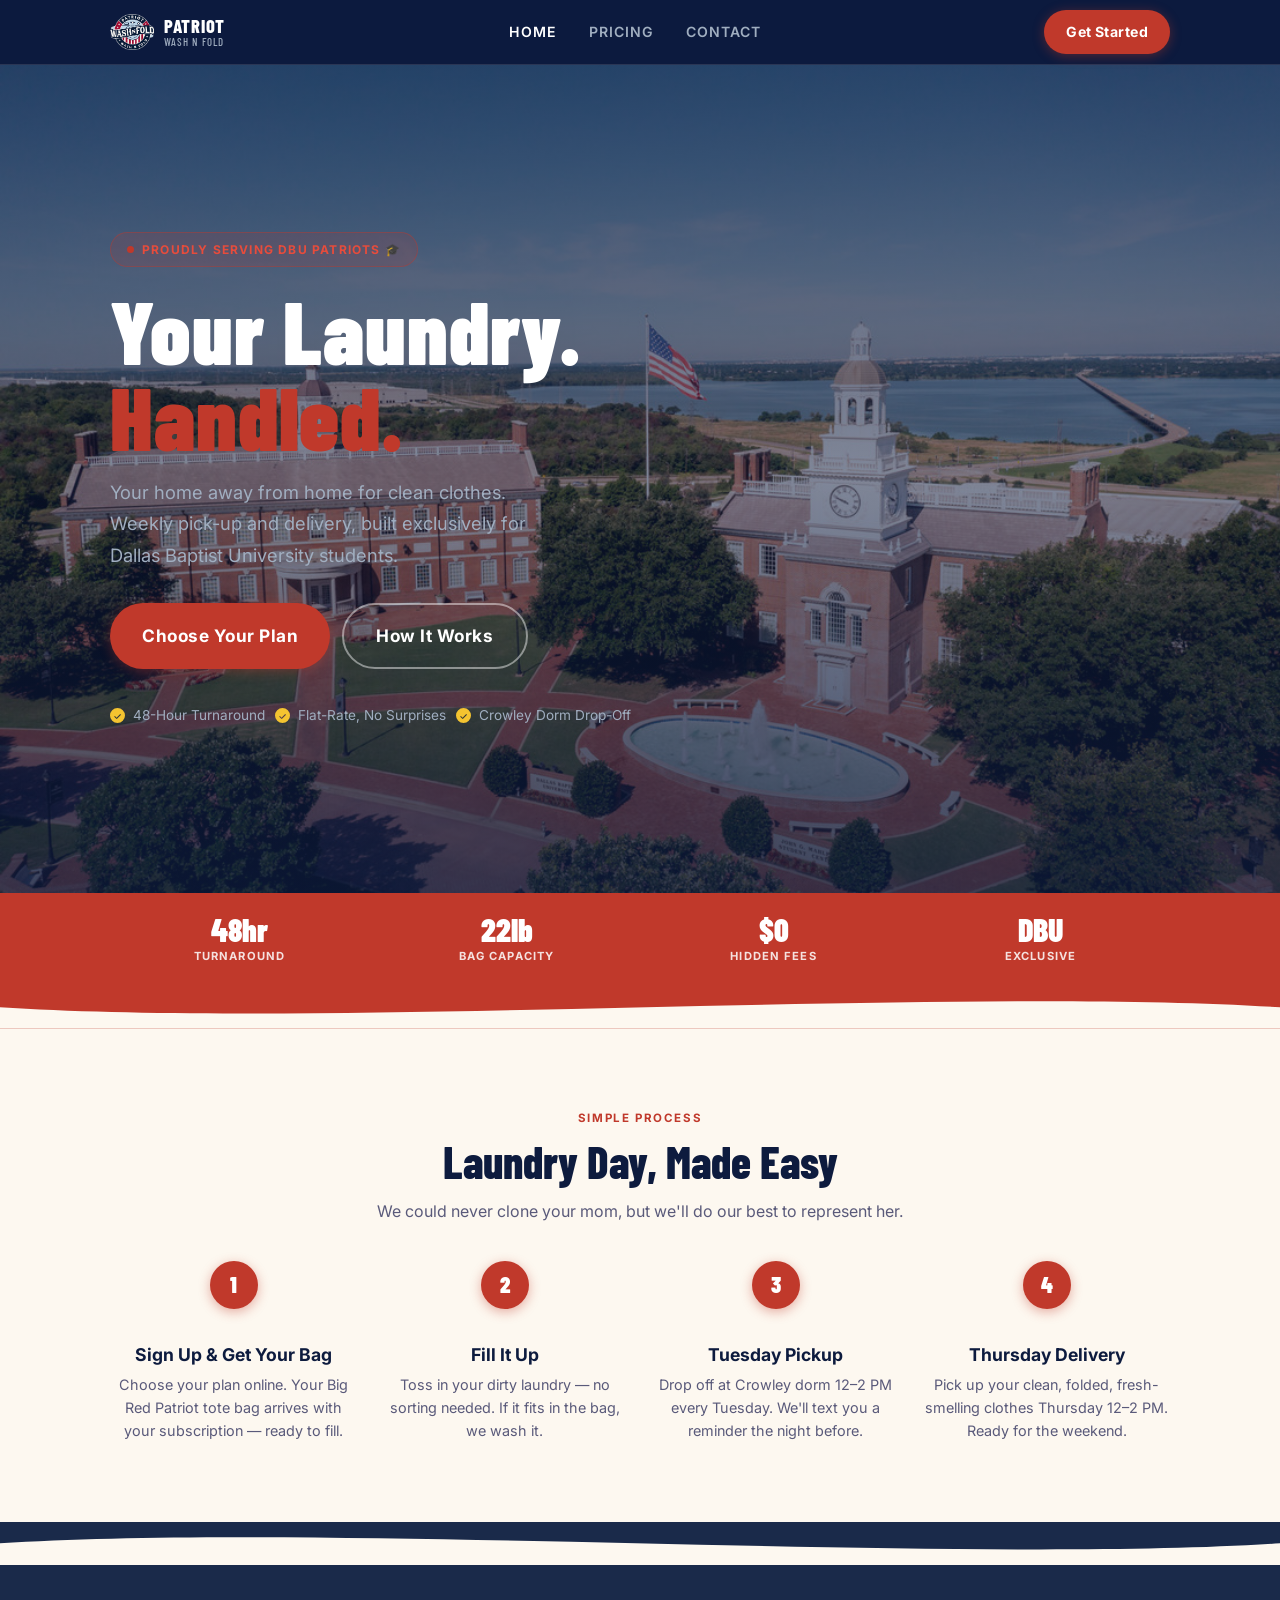
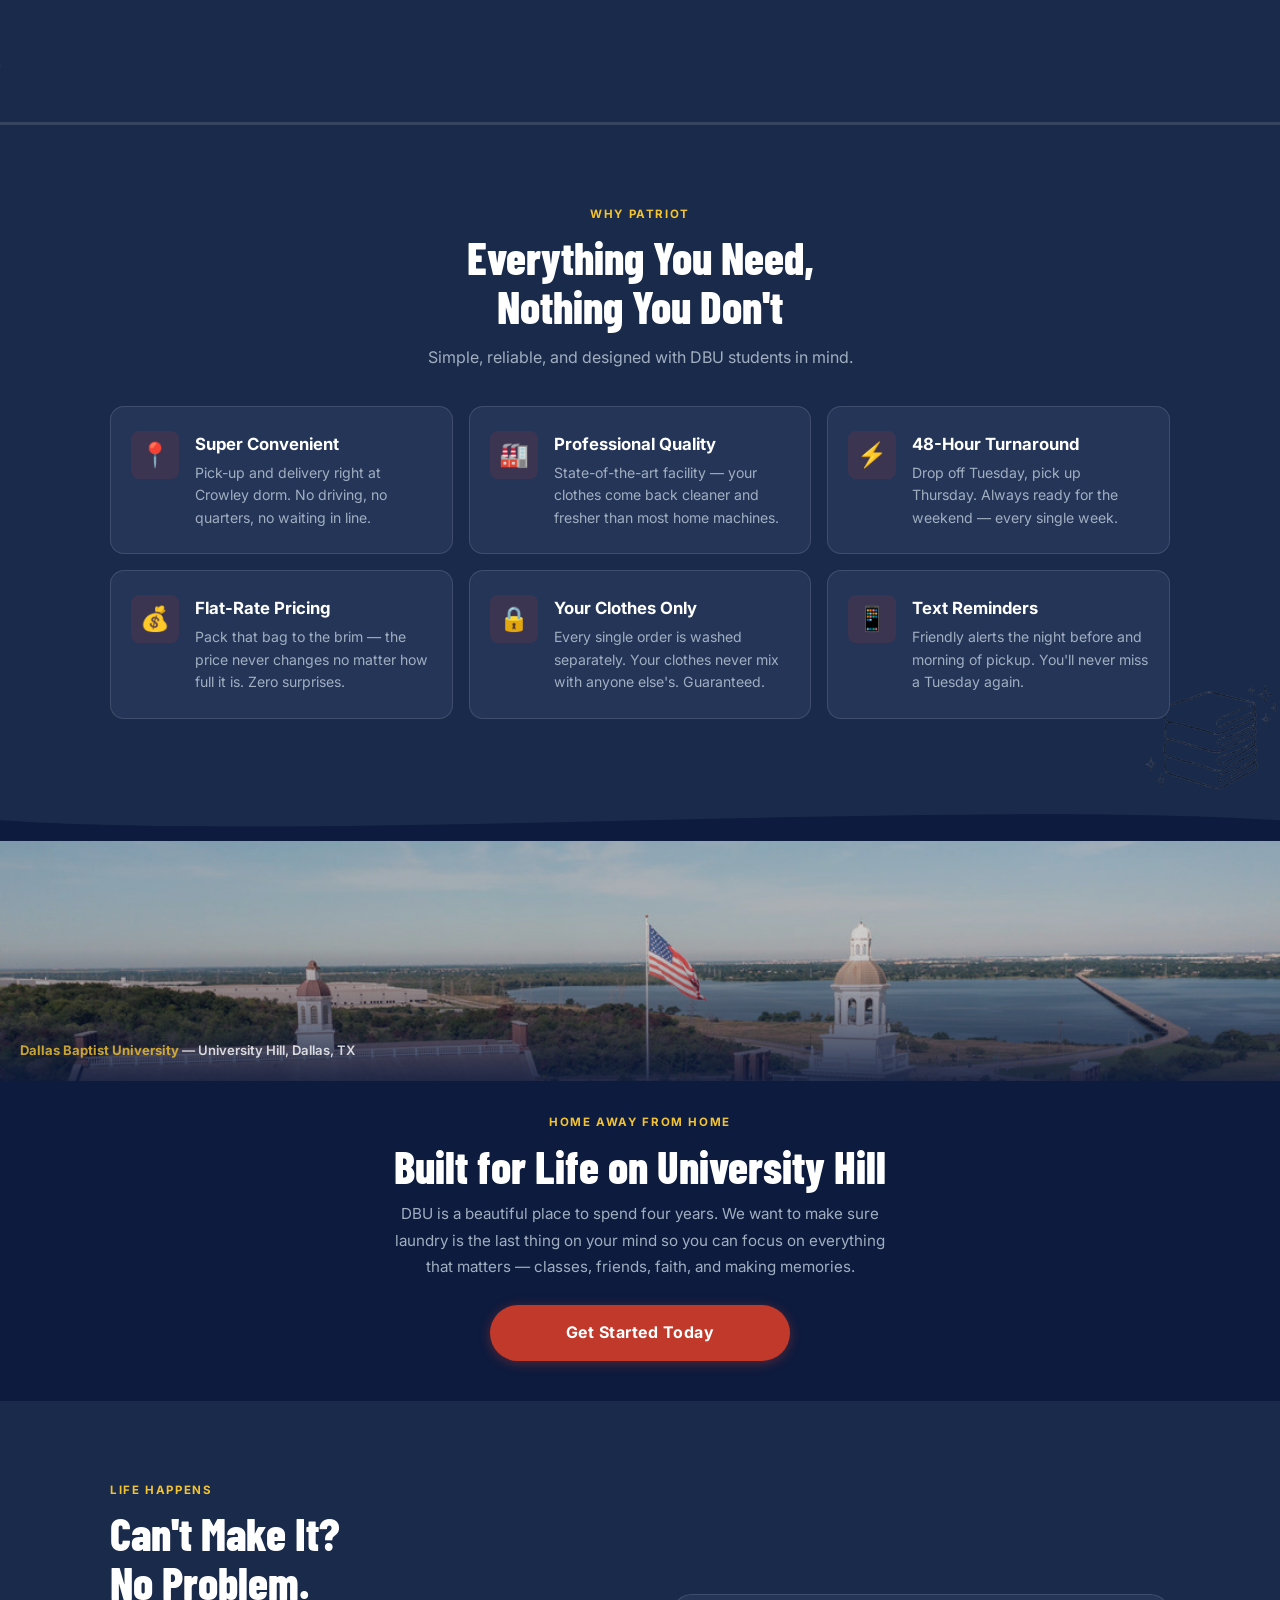
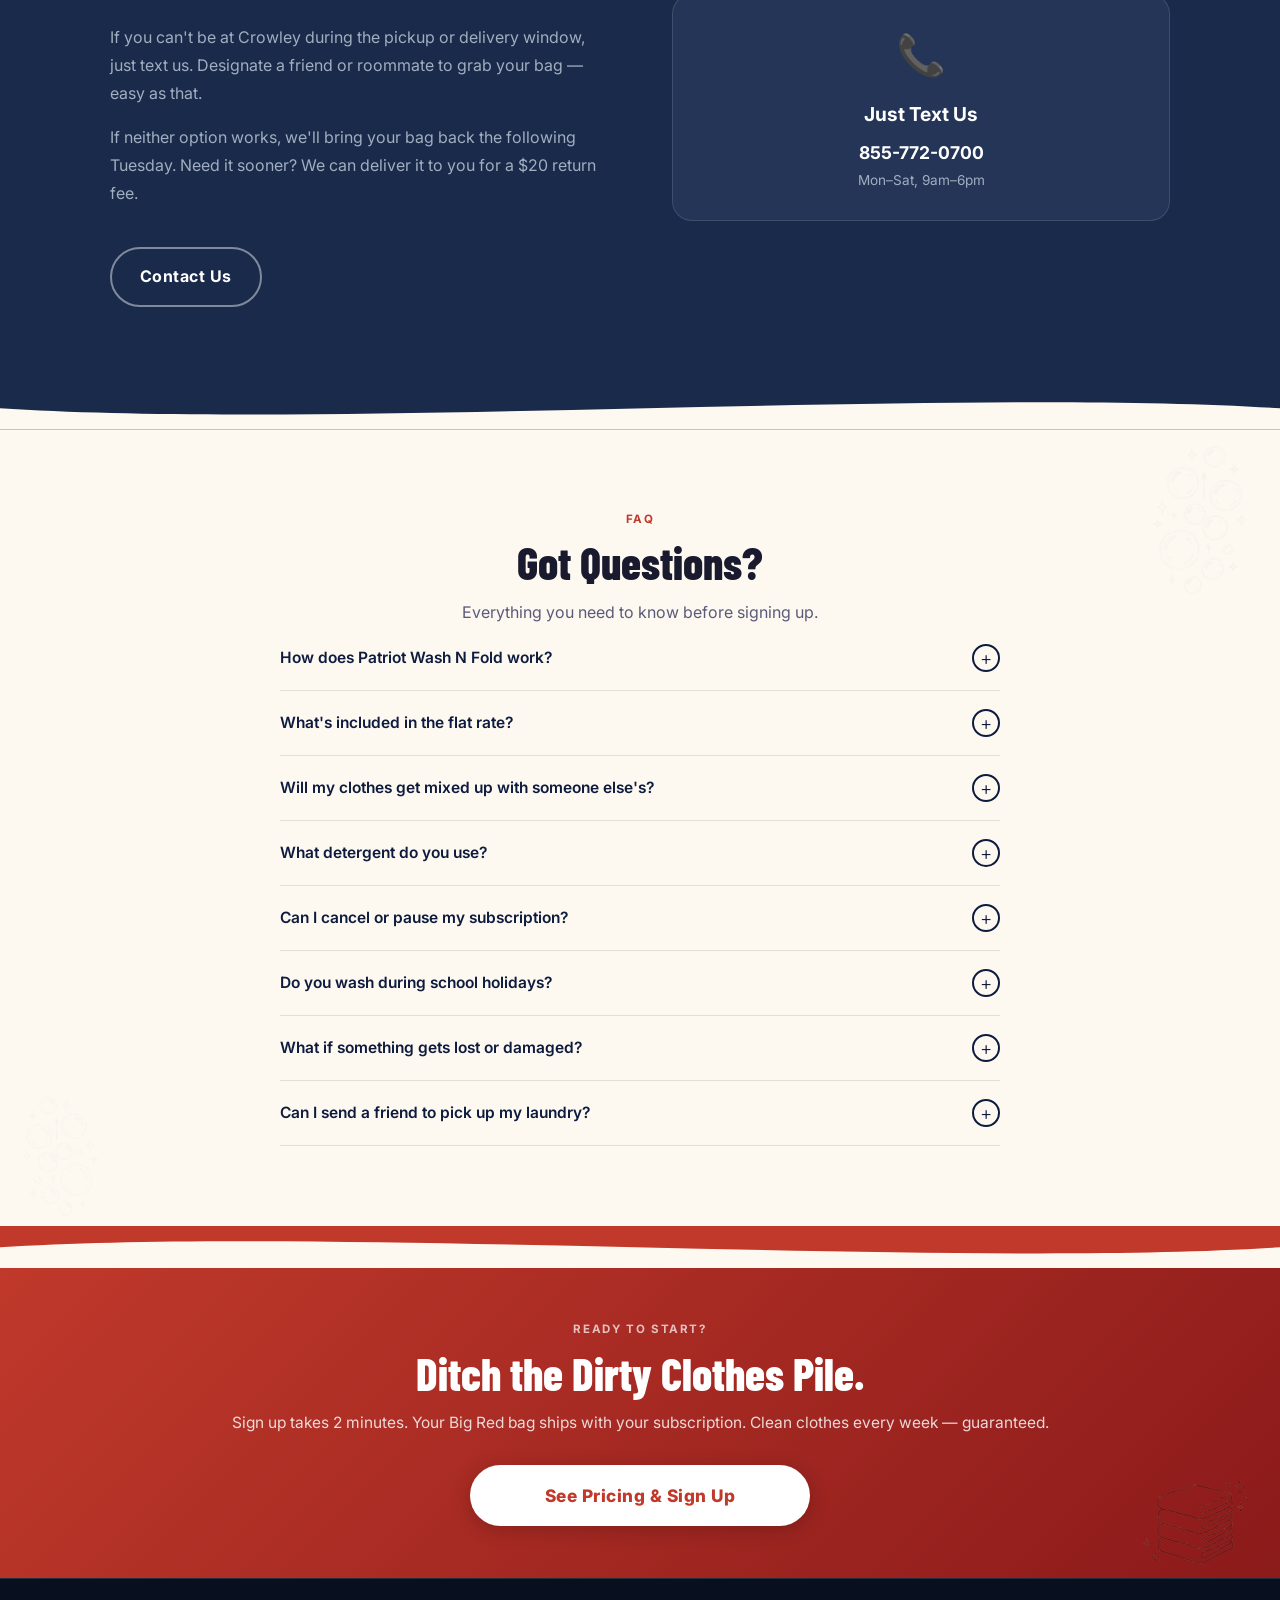
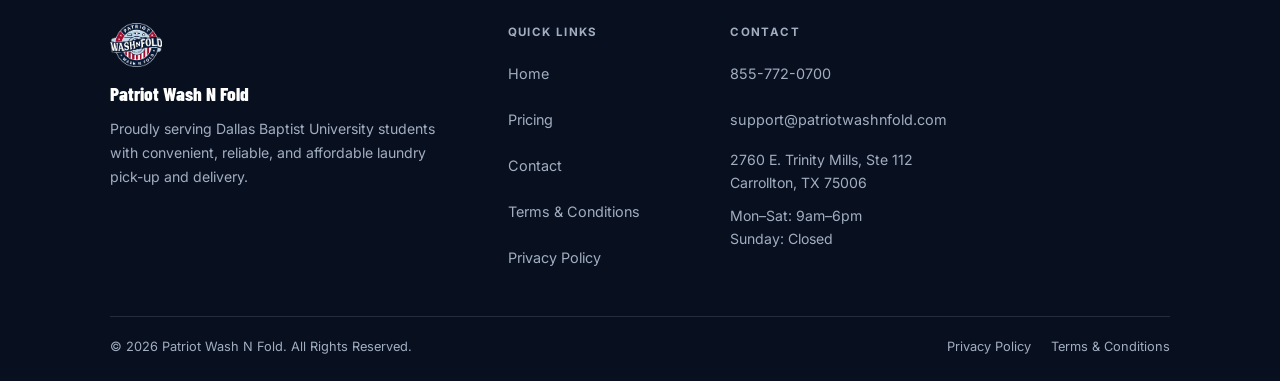
==== index.html @ 6c08ad77 "Animated truck drive-across with bubble trail, chalk on dark sections visible, Maya integration plan" ====
<!DOCTYPE html>
<html lang="en">
<head>
  <meta charset="UTF-8" />
  <meta name="viewport" content="width=device-width, initial-scale=1.0, viewport-fit=cover" />
  <title>Patriot Wash N Fold — Laundry Service for DBU Students</title>
  <meta name="description" content="Patriot Wash N Fold provides weekly pick-up and delivery laundry service for Dallas Baptist University students. Sign up for a semester subscription and never worry about laundry again." />
  <link rel="canonical" href="https://patriotwashnfold.com/" />
  <meta property="og:title" content="Patriot Wash N Fold — DBU Laundry Service" />
  <meta property="og:description" content="Weekly pick-up and delivery laundry service for DBU students. Clean clothes, zero effort." />
  <meta property="og:type" content="website" />

  <link rel="preconnect" href="https://fonts.googleapis.com" />
  <link rel="preconnect" href="https://fonts.gstatic.com" crossorigin />
  <link href="https://fonts.googleapis.com/css2?family=Barlow+Condensed:wght@700;800;900&family=Inter:wght@400;500;600;700&display=swap" rel="stylesheet" />
  <link rel="icon" type="image/webp" href="assets/logo.webp" />
  <link rel="stylesheet" href="css/styles.css" />
  <link rel="stylesheet" href="css/chalk-animations.css" />

  <style>
    :root { --warm-bg: #fdf8f0; }

    /* Hero — campus photo, NO grid */
    .hero {
      background:
        linear-gradient(to bottom,
          rgba(13,27,62,0.70) 0%,
          rgba(13,27,62,0.52) 50%,
          rgba(13,27,62,0.80) 100%),
        url('assets/images/dbu_campus.jpg') center 30% / cover no-repeat;
      min-height: 92vh;
    }
    .hero__grid-overlay { display: none !important; }

    /* Wave dividers */
    .wave { display: block; width: 100%; line-height: 0; overflow: hidden; }
    .wave svg { display: block; width: 100%; }

    /* Warm sections */
    .section--warm {
      background: var(--warm-bg);
      color: #1a1a2e;
      position: relative;
      overflow: hidden;
    }
    .section--warm h2,
    .section--warm h3,
    .section--warm .process-step__title,
    .section--warm .value-card__title { color: var(--color-navy); }
    .section--warm .section-label { color: var(--color-red); }
    .section--warm .section-subtitle,
    .section--warm .process-step__desc,
    .section--warm .value-card__desc { color: #5a5a7a; }
    .section--warm .process-step { border-bottom-color: rgba(0,0,0,0.08); }
    .section--warm .process-step__number { background: var(--color-red); }
    .section--warm .value-card {
      background: #fff;
      border-color: rgba(0,0,0,0.07);
      box-shadow: 0 2px 12px rgba(0,0,0,0.05);
    }
    .section--warm .value-card__icon-wrap { background: rgba(192,57,43,0.07); }

    /* Campus section */
    .campus-section { background: var(--color-navy); padding: 0; overflow: hidden; }
    .campus-img-wrap { position: relative; width: 100%; height: 240px; overflow: hidden; }
    .campus-img-wrap img {
      width: 100%; height: 100%;
      object-fit: cover; object-position: center 30%;
      filter: brightness(0.82);
    }
    .campus-overlay {
      position: absolute; inset: 0;
      background: linear-gradient(to top, rgba(13,27,62,0.88) 0%, transparent 55%);
      display: flex; align-items: flex-end; padding: 20px;
    }
    .campus-caption { color: #fff; font-size: 0.82rem; font-weight: 600; opacity: 0.8; }
    .campus-caption strong { color: var(--color-gold); }
    .campus-body { padding: 32px 0 40px; text-align: center; }
    .campus-body h2 { margin-bottom: 10px; }
    .campus-body p { color: var(--color-text-muted); font-size: 0.95rem; line-height: 1.75; max-width: 520px; margin: 0 auto 24px; }

    /* FAQ */
    .faq-section { background: var(--warm-bg); color: #1a1a2e; position: relative; overflow: hidden; }
    .faq-section .faq-question { color: var(--color-navy); }
    .faq-section .faq-answer__inner { color: #5a5a7a; }
    .faq-section .faq-item { border-bottom-color: rgba(0,0,0,0.1); }
    .faq-section .section-label { color: var(--color-red); }
    .faq-section .container { position: relative; z-index: 1; }

    /* CTA */
    .cta-banner {
      background: linear-gradient(135deg, var(--color-red) 0%, #8b1a1a 100%);
      text-align: center;
      padding: 52px 0;
      position: relative;
      overflow: hidden;
    }
    .cta-banner .container { position: relative; z-index: 1; }
    .cta-banner .section-label { color: rgba(255,255,255,0.7); }
    .cta-banner h2 { margin-bottom: 12px; }
    .cta-banner p { color: rgba(255,255,255,0.82); font-size: 0.97rem; line-height: 1.7; margin-bottom: 28px; }

    /* Bag display in stats bar area — sits right of the bar on desktop */
    .stats-bar { position: relative; overflow: hidden; }
    .stats-chalk-bag {
      display: none; /* hidden on mobile */
      position: absolute;
      right: 12px;
      top: 50%;
      transform: translateY(-50%);
      width: 72px;
      filter: invert(1) brightness(1.3);
      opacity: 0.45;
      pointer-events: none;
    }
  </style>
</head>
<body>

  <!-- NAV -->
  <nav class="nav" role="navigation" aria-label="Main navigation">
    <div class="container">
      <div class="nav__inner">
        <a href="index.html" class="nav__logo" aria-label="Patriot Wash N Fold Home">
          <img src="assets/logo.webp" alt="Patriot Wash N Fold Logo" width="44" height="44" />
          <div class="nav__logo-text">PATRIOT <span>Wash N Fold</span></div>
        </a>
        <div class="nav__links">
          <a href="index.html" class="active">Home</a>
          <a href="pricing.html">Pricing</a>
          <a href="contact.html">Contact</a>
        </div>
        <a href="pricing.html" class="btn btn--primary btn--inline btn--sm nav__cta-desktop">Get Started</a>
        <button class="nav__hamburger" id="nav-hamburger" aria-label="Open menu" aria-expanded="false" aria-controls="nav-mobile">
          <span></span><span></span><span></span>
        </button>
      </div>
      <div class="nav__mobile" id="nav-mobile" role="menu">
        <a href="index.html" role="menuitem" class="active">Home</a>
        <a href="pricing.html" role="menuitem">Pricing</a>
        <a href="contact.html" role="menuitem">Contact</a>
        <a href="pricing.html" class="btn btn--primary" role="menuitem" style="margin: 8px 20px 4px; width: calc(100% - 40px);">Get Started</a>
      </div>
    </div>
  </nav>

  <!-- HERO — clean campus photo, no grid -->
  <section class="hero" aria-label="Hero">
    <div class="container">
      <div class="hero__content">
        <div class="hero__badge">Proudly Serving DBU Patriots 🎓</div>
        <h1 class="hero__title">
          Your Laundry.<br>
          <span class="line-red">Handled.</span>
        </h1>
        <p class="hero__subtitle">
          Your home away from home for clean clothes. Weekly pick-up and delivery, built exclusively for Dallas Baptist University students.
        </p>
        <div class="hero__actions">
          <a href="pricing.html" class="btn btn--primary btn--lg">Choose Your Plan</a>
          <a href="#how-it-works" class="btn btn--outline btn--lg">How It Works</a>
        </div>
        <div class="hero__trust">
          <div class="hero__trust-item">
            <svg width="15" height="15" fill="currentColor" viewBox="0 0 16 16" aria-hidden="true"><path d="M8 0a8 8 0 1 0 0 16A8 8 0 0 0 8 0zm3.5 7.5-4 4a.5.5 0 0 1-.708 0l-2-2a.5.5 0 1 1 .708-.708L7 10.293l3.646-3.647a.5.5 0 0 1 .708.708z"/></svg>
            48-Hour Turnaround
          </div>
          <div class="hero__trust-item">
            <svg width="15" height="15" fill="currentColor" viewBox="0 0 16 16" aria-hidden="true"><path d="M8 0a8 8 0 1 0 0 16A8 8 0 0 0 8 0zm3.5 7.5-4 4a.5.5 0 0 1-.708 0l-2-2a.5.5 0 1 1 .708-.708L7 10.293l3.646-3.647a.5.5 0 0 1 .708.708z"/></svg>
            Flat-Rate, No Surprises
          </div>
          <div class="hero__trust-item">
            <svg width="15" height="15" fill="currentColor" viewBox="0 0 16 16" aria-hidden="true"><path d="M8 0a8 8 0 1 0 0 16A8 8 0 0 0 8 0zm3.5 7.5-4 4a.5.5 0 0 1-.708 0l-2-2a.5.5 0 1 1 .708-.708L7 10.293l3.646-3.647a.5.5 0 0 1 .708.708z"/></svg>
            Crowley Dorm Drop-Off
          </div>
        </div>
      </div>
    </div>
  </section>

  <!-- STATS BAR — chalk bag peeks in on desktop -->
  <div class="stats-bar" aria-label="Key stats">
    <img src="assets/images/chalk_bag.png" alt="" aria-hidden="true" class="stats-chalk-bag" />
    <div class="container">
      <div class="stats-bar__inner">
        <div class="stat-item"><div class="stat-item__number">48hr</div><div class="stat-item__label">Turnaround</div></div>
        <div class="stat-item"><div class="stat-item__number">22lb</div><div class="stat-item__label">Bag Capacity</div></div>
        <div class="stat-item"><div class="stat-item__number">$0</div><div class="stat-item__label">Hidden Fees</div></div>
        <div class="stat-item"><div class="stat-item__number">DBU</div><div class="stat-item__label">Exclusive</div></div>
      </div>
    </div>
  </div>

  <!-- WAVE -->
  <div class="wave" style="background: var(--color-red);" aria-hidden="true">
    <svg viewBox="0 0 1200 40" preserveAspectRatio="none" style="fill: var(--warm-bg);">
      <path d="M0,20 C300,40 900,0 1200,20 L1200,40 L0,40 Z"/>
    </svg>
  </div>

  <!-- HOW IT WORKS — warm cream, no chalk overlays here (they're on dark sections) -->
  <section class="section section--warm" id="how-it-works" aria-labelledby="hiw-title">
    <div class="container">
      <div class="text-center">
        <span class="section-label">Simple Process</span>
        <h2 class="section-title" id="hiw-title">Laundry Day, Made Easy</h2>
        <p class="section-subtitle">We could never clone your mom, but we'll do our best to represent her.</p>
      </div>

      <div class="process-grid" role="list">
        <div class="process-step fade-in" role="listitem">
          <div class="process-step__number" aria-hidden="true">1</div>
          <div class="process-step__body">
            <div class="process-step__title">Sign Up &amp; Get Your Bag</div>
            <p class="process-step__desc">Choose your plan online. Your Big Red Patriot tote bag arrives with your subscription — ready to fill.</p>
          </div>
        </div>
        <div class="process-step fade-in" role="listitem">
          <div class="process-step__number" aria-hidden="true">2</div>
          <div class="process-step__body">
            <div class="process-step__title">Fill It Up</div>
            <p class="process-step__desc">Toss in your dirty laundry — no sorting needed. If it fits in the bag, we wash it.</p>
          </div>
        </div>
        <div class="process-step fade-in" role="listitem">
          <div class="process-step__number" aria-hidden="true">3</div>
          <div class="process-step__body">
            <div class="process-step__title">Tuesday Pickup</div>
            <p class="process-step__desc">Drop off at Crowley dorm 12–2 PM every Tuesday. We'll text you a reminder the night before.</p>
          </div>
        </div>
        <div class="process-step fade-in" role="listitem">
          <div class="process-step__number" aria-hidden="true">4</div>
          <div class="process-step__body">
            <div class="process-step__title">Thursday Delivery</div>
            <p class="process-step__desc">Pick up your clean, folded, fresh-smelling clothes Thursday 12–2 PM. Ready for the weekend.</p>
          </div>
        </div>
      </div>
    </div>
  </section>

  <!-- WAVE -->
  <div class="wave" style="background: var(--warm-bg);" aria-hidden="true">
    <svg viewBox="0 0 1200 40" preserveAspectRatio="none" style="fill: var(--color-navy-mid);">
      <path d="M0,20 C300,0 900,40 1200,20 L1200,0 L0,0 Z"/>
    </svg>
  </div>

  <!-- ★ TRUCK DRIVE-ACROSS SECTION ★
       The truck animates across the screen when this section scrolls into view.
       Soap bubbles spawn from the exhaust as it drives. -->
  <div class="truck-drive-section" id="truck-drive-section" aria-hidden="true">
    <div class="truck-road"></div>
    <div class="bubble-trail" id="bubble-trail"></div>
    <img
      src="assets/images/chalk_truck.png"
      alt=""
      id="truck-animated"
      class="truck-animated"
    />
  </div>

  <!-- WHY PATRIOT — dark section, chalk laundry visible in corner -->
  <section class="section section--light" aria-labelledby="why-title" style="position: relative; overflow: hidden;">

    <!-- Chalk laundry stack — bottom right, visible white on dark -->
    <img src="assets/images/chalk_laundry.png"
         alt="" aria-hidden="true"
         style="position:absolute; bottom:-20px; right:-10px; width:160px; filter:invert(1) brightness(1.3); opacity:0.40; pointer-events:none; user-select:none; z-index:0;" />

    <div class="container" style="position:relative; z-index:1;">
      <div class="text-center">
        <span class="section-label" style="color: var(--color-gold);">Why Patriot</span>
        <h2 class="section-title" id="why-title">Everything You Need,<br>Nothing You Don't</h2>
        <p class="section-subtitle">Simple, reliable, and designed with DBU students in mind.</p>
      </div>

      <div class="value-grid" role="list">
        <div class="value-card fade-in" role="listitem">
          <div class="value-card__icon-wrap" aria-hidden="true">📍</div>
          <div class="value-card__body">
            <div class="value-card__title">Super Convenient</div>
            <p class="value-card__desc">Pick-up and delivery right at Crowley dorm. No driving, no quarters, no waiting in line.</p>
          </div>
        </div>
        <div class="value-card fade-in" role="listitem">
          <div class="value-card__icon-wrap" aria-hidden="true">🏭</div>
          <div class="value-card__body">
            <div class="value-card__title">Professional Quality</div>
            <p class="value-card__desc">State-of-the-art facility — your clothes come back cleaner and fresher than most home machines.</p>
          </div>
        </div>
        <div class="value-card fade-in" role="listitem">
          <div class="value-card__icon-wrap" aria-hidden="true">⚡</div>
          <div class="value-card__body">
            <div class="value-card__title">48-Hour Turnaround</div>
            <p class="value-card__desc">Drop off Tuesday, pick up Thursday. Always ready for the weekend — every single week.</p>
          </div>
        </div>
        <div class="value-card fade-in" role="listitem">
          <div class="value-card__icon-wrap" aria-hidden="true">💰</div>
          <div class="value-card__body">
            <div class="value-card__title">Flat-Rate Pricing</div>
            <p class="value-card__desc">Pack that bag to the brim — the price never changes no matter how full it is. Zero surprises.</p>
          </div>
        </div>
        <div class="value-card fade-in" role="listitem">
          <div class="value-card__icon-wrap" aria-hidden="true">🔒</div>
          <div class="value-card__body">
            <div class="value-card__title">Your Clothes Only</div>
            <p class="value-card__desc">Every single order is washed separately. Your clothes never mix with anyone else's. Guaranteed.</p>
          </div>
        </div>
        <div class="value-card fade-in" role="listitem">
          <div class="value-card__icon-wrap" aria-hidden="true">📱</div>
          <div class="value-card__body">
            <div class="value-card__title">Text Reminders</div>
            <p class="value-card__desc">Friendly alerts the night before and morning of pickup. You'll never miss a Tuesday again.</p>
          </div>
        </div>
      </div>
    </div>
  </section>

  <!-- WAVE -->
  <div class="wave" style="background: var(--color-navy-mid);" aria-hidden="true">
    <svg viewBox="0 0 1200 40" preserveAspectRatio="none" style="fill: var(--color-navy);">
      <path d="M0,20 C300,40 900,0 1200,20 L1200,40 L0,40 Z"/>
    </svg>
  </div>

  <!-- CAMPUS SECTION -->
  <section class="campus-section" aria-label="About DBU campus">
    <div class="campus-img-wrap">
      <img src="assets/images/dbu_campus.jpg" alt="Dallas Baptist University campus aerial view" />
      <div class="campus-overlay">
        <div class="campus-caption"><strong>Dallas Baptist University</strong> — University Hill, Dallas, TX</div>
      </div>
    </div>
    <div class="container campus-body">
      <span class="section-label" style="color: var(--color-gold);">Home Away From Home</span>
      <h2>Built for Life on University Hill</h2>
      <p>DBU is a beautiful place to spend four years. We want to make sure laundry is the last thing on your mind so you can focus on everything that matters — classes, friends, faith, and making memories.</p>
      <a href="pricing.html" class="btn btn--primary" style="max-width: 300px; margin: 0 auto;">Get Started Today</a>
    </div>
  </section>

  <!-- MISSED PICKUP -->
  <section class="section section--light" aria-labelledby="missed-title">
    <div class="container">
      <div class="missed-grid">
        <div class="fade-in">
          <span class="section-label" style="color: var(--color-gold);">Life Happens</span>
          <h2 id="missed-title">Can't Make It?<br>No Problem.</h2>
          <p class="mt-16" style="color: var(--color-text-muted); line-height: 1.75;">
            If you can't be at Crowley during the pickup or delivery window, just text us. Designate a friend or roommate to grab your bag — easy as that.
          </p>
          <p class="mt-16" style="color: var(--color-text-muted); line-height: 1.75;">
            If neither option works, we'll bring your bag back the following Tuesday. Need it sooner? We can deliver it to you for a $20 return fee.
          </p>
          <a href="contact.html" class="btn btn--outline mt-24" style="width: auto; display: inline-flex;">Contact Us</a>
        </div>
        <div class="info-card fade-in">
          <div class="info-card__icon">📞</div>
          <div class="info-card__title">Just Text Us</div>
          <p class="info-card__desc">
            <a href="tel:8557720700" style="color: var(--color-white); font-weight: 700; font-size: 1.1rem;">855-772-0700</a><br>
            <span style="font-size: 0.85rem;">Mon–Sat, 9am–6pm</span>
          </p>
        </div>
      </div>
    </div>
  </section>

  <!-- WAVE -->
  <div class="wave" style="background: var(--color-navy-mid);" aria-hidden="true">
    <svg viewBox="0 0 1200 40" preserveAspectRatio="none" style="fill: var(--warm-bg);">
      <path d="M0,20 C300,40 900,0 1200,20 L1200,40 L0,40 Z"/>
    </svg>
  </div>

  <!-- FAQ — bubbles as corner texture on warm bg -->
  <section class="section faq-section" aria-labelledby="faq-title">
    <img src="assets/images/chalk_bubbles.png" alt="" aria-hidden="true" class="faq-bubble-tr" />
    <img src="assets/images/chalk_bubbles.png" alt="" aria-hidden="true" class="faq-bubble-bl" />

    <div class="container">
      <div class="text-center">
        <span class="section-label">FAQ</span>
        <h2 class="section-title" id="faq-title">Got Questions?</h2>
        <p class="section-subtitle" style="color: #5a5a7a;">Everything you need to know before signing up.</p>
      </div>

      <div class="faq-list" role="list" style="max-width: 720px; margin: 0 auto;">
        <div class="faq-item" role="listitem">
          <button class="faq-question" aria-expanded="false">How does Patriot Wash N Fold work? <span class="faq-icon" aria-hidden="true">+</span></button>
          <div class="faq-answer"><div class="faq-answer__inner">Sign up online, fill your Big Red Patriot bag with dirty laundry, and drop it off at Crowley dorm on Tuesday between 12–2 PM. We collect it, wash, dry, and fold everything, then return it Thursday between 12–2 PM. No sorting, no quarters, no stress.</div></div>
        </div>
        <div class="faq-item" role="listitem">
          <button class="faq-question" aria-expanded="false">What's included in the flat rate? <span class="faq-icon" aria-hidden="true">+</span></button>
          <div class="faq-answer"><div class="faq-answer__inner">Everything that fits in your 22 lb bag — shirts, pants, yoga pants, undergarments, towels, sheets, and more. One flat price, no matter how full the bag is. No hidden fees, no overages. Sales tax is calculated at checkout.</div></div>
        </div>
        <div class="faq-item" role="listitem">
          <button class="faq-question" aria-expanded="false">Will my clothes get mixed up with someone else's? <span class="faq-icon" aria-hidden="true">+</span></button>
          <div class="faq-answer"><div class="faq-answer__inner">Never. Each order is washed completely separately. Your clothes stay together and are returned exclusively to you. Your bag has a unique ID — no labeling required.</div></div>
        </div>
        <div class="faq-item" role="listitem">
          <button class="faq-question" aria-expanded="false">What detergent do you use? <span class="faq-icon" aria-hidden="true">+</span></button>
          <div class="faq-answer"><div class="faq-answer__inner">We use high-quality scented or hypoallergenic detergents gentle on clothes and skin. If you have preferences or sensitivities, let us know when you sign up and we'll accommodate.</div></div>
        </div>
        <div class="faq-item" role="listitem">
          <button class="faq-question" aria-expanded="false">Can I cancel or pause my subscription? <span class="faq-icon" aria-hidden="true">+</span></button>
          <div class="faq-answer"><div class="faq-answer__inner">Yes! You can cancel or pause your service by contacting us with at least 24-hour notice before your next scheduled pickup. Cancellations are refunded for unused service beyond the current week.</div></div>
        </div>
        <div class="faq-item" role="listitem">
          <button class="faq-question" aria-expanded="false">Do you wash during school holidays? <span class="faq-icon" aria-hidden="true">+</span></button>
          <div class="faq-answer"><div class="faq-answer__inner">No — we only operate during active school weeks when students are on campus. Holiday breaks don't count against your washes, so your 16 or 8 washes cover the weeks you're actually at school.</div></div>
        </div>
        <div class="faq-item" role="listitem">
          <button class="faq-question" aria-expanded="false">What if something gets lost or damaged? <span class="faq-icon" aria-hidden="true">+</span></button>
          <div class="faq-answer"><div class="faq-answer__inner">While rare, you're covered up to $50 per item and $200 per bag for loss or damage caused by our negligence. Notify us within 48 hours of receiving your laundry and we'll make it right.</div></div>
        </div>
        <div class="faq-item" role="listitem">
          <button class="faq-question" aria-expanded="false">Can I send a friend to pick up my laundry? <span class="faq-icon" aria-hidden="true">+</span></button>
          <div class="faq-answer"><div class="faq-answer__inner">Absolutely! If you can't make it to the pickup or delivery window, just text us and designate a friend or roommate to grab your bag. Easy peasy.</div></div>
        </div>
      </div>
    </div>
  </section>

  <!-- WAVE -->
  <div class="wave" style="background: var(--warm-bg);" aria-hidden="true">
    <svg viewBox="0 0 1200 40" preserveAspectRatio="none" style="fill: var(--color-red);">
      <path d="M0,20 C300,0 900,40 1200,20 L1200,0 L0,0 Z"/>
    </svg>
  </div>

  <!-- CTA BANNER — laundry stack visible in corner -->
  <section class="cta-banner" aria-labelledby="cta-title">
    <img src="assets/images/chalk_laundry.png" alt="" aria-hidden="true"
         class="cta-laundry-accent" />
    <div class="container">
      <span class="section-label">Ready to Start?</span>
      <h2 id="cta-title">Ditch the Dirty Clothes Pile.</h2>
      <p>Sign up takes 2 minutes. Your Big Red bag ships with your subscription. Clean clothes every week — guaranteed.</p>
      <a href="pricing.html" class="btn btn--lg" style="background: #fff; color: var(--color-red); font-weight: 800; max-width: 340px; margin: 0 auto; box-shadow: 0 4px 20px rgba(0,0,0,0.2);">See Pricing &amp; Sign Up</a>
    </div>
  </section>

  <!-- FOOTER -->
  <footer class="footer" role="contentinfo">
    <div class="container">
      <div class="footer__inner">
        <div class="footer__brand">
          <img src="assets/logo.webp" alt="Patriot Wash N Fold Logo" width="52" height="52" />
          <div class="footer__brand-name">Patriot Wash N Fold</div>
          <p class="footer__brand-desc">Proudly serving Dallas Baptist University students with convenient, reliable, and affordable laundry pick-up and delivery.</p>
        </div>
        <div class="footer__cols">
          <div>
            <div class="footer__col-title">Quick Links</div>
            <div class="footer__links">
              <a href="index.html">Home</a>
              <a href="pricing.html">Pricing</a>
              <a href="contact.html">Contact</a>
              <a href="terms.html">Terms &amp; Conditions</a>
              <a href="privacy.html">Privacy Policy</a>
            </div>
          </div>
          <div>
            <div class="footer__col-title">Contact</div>
            <div class="footer__links">
              <a href="tel:8557720700">855-772-0700</a>
              <a href="mailto:support@patriotwashnfold.com">support@patriotwashnfold.com</a>
              <span>2760 E. Trinity Mills, Ste 112<br>Carrollton, TX 75006</span>
              <span>Mon–Sat: 9am–6pm<br>Sunday: Closed</span>
            </div>
          </div>
        </div>
      </div>
      <div class="footer__bottom">
        <span>© 2026 Patriot Wash N Fold. All Rights Reserved.</span>
        <div class="footer__bottom-links">
          <a href="privacy.html">Privacy Policy</a>
          <a href="terms.html">Terms &amp; Conditions</a>
        </div>
      </div>
    </div>
  </footer>

  <script src="js/main.js"></script>
  <script src="js/truck-animation.js"></script>
</body>
</html>
---- css/styles.css ----
/* ============================================================
   PATRIOT WASH N FOLD — Mobile-First Stylesheet
   Base styles = phone (390px). Scale up via min-width breakpoints.
   Edit :root variables to retheme the entire site.
   ============================================================ */

/* --- Design Tokens --- */
:root {
  --color-navy:        #0d1b3e;
  --color-navy-mid:    #1a2a4a;
  --color-navy-light:  #243558;
  --color-red:         #c0392b;
  --color-red-hover:   #a93226;
  --color-gold:        #f4c430;
  --color-white:       #ffffff;
  --color-off-white:   #f5f7fa;
  --color-text-muted:  #a0aec0;
  --color-border:      rgba(255,255,255,0.12);

  --font-heading: 'Barlow Condensed', 'Arial Narrow', Arial, sans-serif;
  --font-body:    'Inter', 'Segoe UI', Arial, sans-serif;

  --radius-sm:   8px;
  --radius-md:   14px;
  --radius-lg:   20px;
  --radius-pill: 50px;

  --shadow-card: 0 4px 24px rgba(0,0,0,0.4);
  --shadow-btn:  0 2px 12px rgba(192,57,43,0.4);

  --transition: 0.2s ease;

  /* Touch-safe minimum tap target */
  --tap-min: 48px;
}

/* --- Reset --- */
*, *::before, *::after { box-sizing: border-box; margin: 0; padding: 0; }
html { scroll-behavior: smooth; -webkit-text-size-adjust: 100%; }
body {
  font-family: var(--font-body);
  background: var(--color-navy);
  color: var(--color-white);
  line-height: 1.6;
  -webkit-font-smoothing: antialiased;
  overflow-x: hidden;
}
img { max-width: 100%; height: auto; display: block; }
a { color: inherit; text-decoration: none; }
ul { list-style: none; }
button { font-family: var(--font-body); cursor: pointer; }

/* --- Typography (mobile base) --- */
h1 { font-family: var(--font-heading); font-size: 2.6rem; font-weight: 900; line-height: 1.05; letter-spacing: 0.01em; }
h2 { font-family: var(--font-heading); font-size: 2rem;   font-weight: 800; line-height: 1.1; }
h3 { font-family: var(--font-heading); font-size: 1.5rem; font-weight: 700; line-height: 1.15; }
h4 { font-family: var(--font-heading); font-size: 1.2rem; font-weight: 700; }
p  { margin-bottom: 1rem; }
p:last-child { margin-bottom: 0; }

.text-gold   { color: var(--color-gold); }
.text-red    { color: var(--color-red); }
.text-muted  { color: var(--color-text-muted); }
.text-center { text-align: center; }

/* --- Layout --- */
.container {
  width: 100%;
  padding: 0 20px;   /* 20px side padding on phone */
  margin: 0 auto;
  max-width: 1140px;
}

.section { padding: 52px 0; }
.section--light { background: var(--color-navy-mid); }
.section--white { background: var(--color-off-white); color: var(--color-navy); }
.section--white h2,
.section--white h3 { color: var(--color-navy); }
.section--white .text-muted { color: #5a6a7a; }

.section-label {
  display: block;
  font-size: 0.72rem;
  font-weight: 700;
  text-transform: uppercase;
  letter-spacing: 0.14em;
  color: var(--color-gold);
  margin-bottom: 10px;
}

.section-title { margin-bottom: 12px; }

.section-subtitle {
  font-size: 1rem;
  color: var(--color-text-muted);
  margin-bottom: 36px;
  line-height: 1.65;
}

/* --- Buttons (mobile: full-width by default, large tap targets) --- */
.btn {
  display: flex;
  align-items: center;
  justify-content: center;
  gap: 8px;
  width: 100%;
  min-height: var(--tap-min);
  padding: 15px 28px;
  border-radius: var(--radius-pill);
  font-family: var(--font-body);
  font-size: 1rem;
  font-weight: 700;
  letter-spacing: 0.03em;
  border: none;
  transition: background var(--transition), transform var(--transition), box-shadow var(--transition);
  text-decoration: none;
  white-space: nowrap;
  -webkit-tap-highlight-color: transparent;
  touch-action: manipulation;
}

.btn--primary {
  background: var(--color-red);
  color: var(--color-white);
  box-shadow: var(--shadow-btn);
}
.btn--primary:active { background: var(--color-red-hover); transform: scale(0.98); }

.btn--outline {
  background: transparent;
  color: var(--color-white);
  border: 2px solid rgba(255,255,255,0.45);
}
.btn--outline:active { background: rgba(255,255,255,0.08); }

.btn--gold {
  background: var(--color-gold);
  color: var(--color-navy);
  box-shadow: 0 2px 12px rgba(244,196,48,0.3);
}
.btn--gold:active { background: #e0b020; transform: scale(0.98); }

.btn--ghost {
  background: none;
  border: none;
  color: var(--color-text-muted);
  font-size: 0.9rem;
  font-weight: 600;
  min-height: var(--tap-min);
  padding: 12px 20px;
}

/* Inline (auto-width) — for desktop nav etc */
.btn--inline { width: auto; display: inline-flex; }
.btn--sm { padding: 11px 22px; font-size: 0.88rem; min-height: 42px; }
.btn--lg { padding: 17px 32px; font-size: 1.08rem; }

/* --- Navigation --- */
.nav {
  position: sticky;
  top: 0;
  z-index: 1000;
  background: rgba(13,27,62,0.97);
  backdrop-filter: blur(14px);
  -webkit-backdrop-filter: blur(14px);
  border-bottom: 1px solid var(--color-border);
}

.nav__inner {
  display: flex;
  align-items: center;
  justify-content: space-between;
  height: 64px;
}

.nav__logo {
  display: flex;
  align-items: center;
  gap: 10px;
  flex-shrink: 0;
  min-height: var(--tap-min);
}

.nav__logo img { width: 44px; height: 44px; object-fit: contain; }

.nav__logo-text {
  font-family: var(--font-heading);
  font-size: 1.15rem;
  font-weight: 800;
  letter-spacing: 0.04em;
  line-height: 1.1;
}
.nav__logo-text span {
  display: block;
  font-size: 0.68rem;
  font-weight: 500;
  letter-spacing: 0.1em;
  color: var(--color-text-muted);
  text-transform: uppercase;
}

/* Desktop nav links — hidden on mobile */
.nav__links { display: none; }
.nav__cta-desktop { display: none; }

/* Hamburger — visible on mobile */
.nav__hamburger {
  display: flex;
  flex-direction: column;
  gap: 5px;
  background: none;
  border: none;
  padding: 10px;
  min-width: var(--tap-min);
  min-height: var(--tap-min);
  align-items: center;
  justify-content: center;
  -webkit-tap-highlight-color: transparent;
}
.nav__hamburger span {
  display: block;
  width: 22px;
  height: 2px;
  background: var(--color-white);
  border-radius: 2px;
  transition: var(--transition);
}
.nav__hamburger.open span:nth-child(1) { transform: translateY(7px) rotate(45deg); }
.nav__hamburger.open span:nth-child(2) { opacity: 0; }
.nav__hamburger.open span:nth-child(3) { transform: translateY(-7px) rotate(-45deg); }

/* Mobile drawer */
.nav__mobile {
  display: none;
  flex-direction: column;
  border-top: 1px solid var(--color-border);
  padding: 12px 0 20px;
  background: rgba(13,27,62,0.99);
}
.nav__mobile.open { display: flex; }
.nav__mobile a {
  padding: 14px 20px;
  font-size: 1rem;
  font-weight: 600;
  letter-spacing: 0.05em;
  text-transform: uppercase;
  color: var(--color-text-muted);
  min-height: var(--tap-min);
  display: flex;
  align-items: center;
  -webkit-tap-highlight-color: transparent;
}
.nav__mobile a:active,
.nav__mobile a.active { color: var(--color-white); }
.nav__mobile .btn {
  margin: 8px 20px 0;
  width: calc(100% - 40px);
}

/* --- Hero (mobile) --- */
.hero {
  position: relative;
  min-height: 88vh;
  display: flex;
  align-items: flex-end;
  padding-bottom: 48px;
  overflow: hidden;
  background: linear-gradient(160deg, #0a1628 0%, #0d1b3e 55%, #1a0808 100%);
}

.hero__bg {
  position: absolute;
  inset: 0;
  background:
    radial-gradient(ellipse 120% 60% at 50% 30%, rgba(192,57,43,0.14) 0%, transparent 65%),
    radial-gradient(ellipse 80% 80% at 10% 90%, rgba(13,27,62,0.7) 0%, transparent 60%);
  pointer-events: none;
}

.hero__grid-overlay {
  position: absolute;
  inset: 0;
  background-image:
    linear-gradient(rgba(255,255,255,0.03) 1px, transparent 1px),
    linear-gradient(90deg, rgba(255,255,255,0.03) 1px, transparent 1px);
  background-size: 48px 48px;
  pointer-events: none;
}

.hero__content { position: relative; z-index: 2; width: 100%; }

.hero__badge {
  display: inline-flex;
  align-items: center;
  gap: 8px;
  background: rgba(192,57,43,0.15);
  border: 1px solid rgba(192,57,43,0.4);
  border-radius: var(--radius-pill);
  padding: 7px 16px;
  font-size: 0.75rem;
  font-weight: 700;
  letter-spacing: 0.1em;
  text-transform: uppercase;
  color: #e74c3c;
  margin-bottom: 20px;
}
.hero__badge::before {
  content: '';
  width: 7px; height: 7px;
  border-radius: 50%;
  background: var(--color-red);
  animation: pulse 2s infinite;
}
@keyframes pulse { 0%,100%{opacity:1} 50%{opacity:0.3} }

.hero__title {
  font-size: 3.4rem;
  font-weight: 900;
  line-height: 0.98;
  margin-bottom: 18px;
}
.hero__title .line-red { color: var(--color-red); }

.hero__subtitle {
  font-size: 1rem;
  color: var(--color-text-muted);
  margin-bottom: 32px;
  line-height: 1.7;
  max-width: 420px;
}

.hero__actions {
  display: flex;
  flex-direction: column;
  gap: 12px;
}

.hero__trust {
  margin-top: 36px;
  display: flex;
  flex-direction: column;
  gap: 10px;
}
.hero__trust-item {
  display: flex;
  align-items: center;
  gap: 8px;
  font-size: 0.85rem;
  color: var(--color-text-muted);
}
.hero__trust-item svg { color: var(--color-gold); flex-shrink: 0; }

/* --- Stats Bar --- */
.stats-bar { background: var(--color-red); padding: 20px 0; }
.stats-bar__inner {
  display: grid;
  grid-template-columns: 1fr 1fr;
  gap: 20px 8px;
  text-align: center;
}
.stat-item__number {
  font-family: var(--font-heading);
  font-size: 2rem;
  font-weight: 900;
  line-height: 1;
}
.stat-item__label {
  font-size: 0.7rem;
  font-weight: 700;
  letter-spacing: 0.1em;
  text-transform: uppercase;
  opacity: 0.85;
  margin-top: 3px;
}

/* --- Process Steps (stacked on mobile) --- */
.process-grid {
  display: flex;
  flex-direction: column;
  gap: 0;
  margin-top: 36px;
}

.process-step {
  display: flex;
  align-items: flex-start;
  gap: 20px;
  padding: 20px 0;
  border-bottom: 1px solid var(--color-border);
}
.process-step:last-child { border-bottom: none; }

.process-step__number {
  width: 48px;
  height: 48px;
  border-radius: 50%;
  background: var(--color-red);
  color: var(--color-white);
  font-family: var(--font-heading);
  font-size: 1.4rem;
  font-weight: 900;
  display: flex;
  align-items: center;
  justify-content: center;
  flex-shrink: 0;
  box-shadow: 0 3px 12px rgba(192,57,43,0.4);
}

.process-step__body {}
.process-step__title { font-size: 1.1rem; font-weight: 700; margin-bottom: 4px; }
.process-step__desc { font-size: 0.9rem; color: var(--color-text-muted); line-height: 1.6; }

/* --- Value Cards (single column on mobile) --- */
.value-grid {
  display: flex;
  flex-direction: column;
  gap: 16px;
  margin-top: 36px;
}

.value-card {
  background: var(--color-navy-light);
  border: 1px solid var(--color-border);
  border-radius: var(--radius-md);
  padding: 24px 20px;
  display: flex;
  align-items: flex-start;
  gap: 16px;
}

.value-card__icon-wrap {
  width: 48px;
  height: 48px;
  border-radius: var(--radius-sm);
  background: rgba(192,57,43,0.15);
  display: flex;
  align-items: center;
  justify-content: center;
  font-size: 1.5rem;
  flex-shrink: 0;
}

.value-card__body {}
.value-card__title { font-size: 1.05rem; font-weight: 700; margin-bottom: 4px; }
.value-card__desc { font-size: 0.88rem; color: var(--color-text-muted); line-height: 1.6; }

/* --- Info Card (missed pickup etc) --- */
.info-card {
  background: var(--color-navy-light);
  border: 1px solid var(--color-border);
  border-radius: var(--radius-lg);
  padding: 28px 24px;
  text-align: center;
  margin-top: 28px;
}
.info-card__icon { font-size: 2.5rem; margin-bottom: 12px; }
.info-card__title { font-size: 1.2rem; font-weight: 700; margin-bottom: 8px; }
.info-card__desc { font-size: 0.9rem; color: var(--color-text-muted); line-height: 1.7; }

/* --- FAQ Accordion --- */
.faq-list { margin-top: 36px; }

.faq-item { border-bottom: 1px solid var(--color-border); }

.faq-question {
  width: 100%;
  background: none;
  border: none;
  color: inherit;
  font-family: var(--font-body);
  font-size: 0.97rem;
  font-weight: 600;
  text-align: left;
  padding: 18px 0;
  min-height: var(--tap-min);
  cursor: pointer;
  display: flex;
  justify-content: space-between;
  align-items: center;
  gap: 16px;
  -webkit-tap-highlight-color: transparent;
  transition: color var(--transition);
}
.faq-question:active { color: var(--color-red); }
.section--white .faq-question { color: var(--color-navy); }

.faq-icon {
  flex-shrink: 0;
  width: 28px; height: 28px;
  border-radius: 50%;
  border: 2px solid currentColor;
  display: flex;
  align-items: center;
  justify-content: center;
  font-size: 1.2rem;
  font-weight: 300;
  transition: transform var(--transition), background var(--transition), color var(--transition);
}
.faq-item.open .faq-icon {
  transform: rotate(45deg);
  background: var(--color-red);
  border-color: var(--color-red);
  color: var(--color-white);
}

.faq-answer { max-height: 0; overflow: hidden; transition: max-height 0.32s ease; }
.faq-item.open .faq-answer { max-height: 500px; }
.faq-answer__inner {
  padding: 0 0 18px;
  font-size: 0.92rem;
  color: var(--color-text-muted);
  line-height: 1.75;
}
.section--white .faq-answer__inner { color: #5a6a7a; }

/* --- Plan Wizard (mobile-first card flow) --- */
.plan-wizard {
  background: var(--color-navy-mid);
  border: 1px solid var(--color-border);
  border-radius: var(--radius-lg);
  padding: 28px 20px;
  box-shadow: var(--shadow-card);
}

/* Progress dots */
.wizard-progress {
  display: flex;
  align-items: center;
  margin-bottom: 32px;
}
.wizard-step-dot {
  width: 30px; height: 30px;
  border-radius: 50%;
  border: 2px solid var(--color-border);
  background: transparent;
  display: flex; align-items: center; justify-content: center;
  font-size: 0.78rem; font-weight: 700;
  color: var(--color-text-muted);
  flex-shrink: 0;
  transition: all var(--transition);
}
.wizard-step-dot.active { border-color: var(--color-red); background: var(--color-red); color: var(--color-white); }
.wizard-step-dot.done   { border-color: var(--color-gold); background: var(--color-gold); color: var(--color-navy); font-size: 0.9rem; }
.wizard-step-line { flex: 1; height: 2px; background: var(--color-border); transition: background var(--transition); }
.wizard-step-line.done { background: var(--color-gold); }

.wizard-question {
  font-family: var(--font-heading);
  font-size: 1.6rem;
  font-weight: 800;
  text-align: center;
  margin-bottom: 24px;
  line-height: 1.15;
}

/* Step 1 options — stacked on mobile */
.wizard-options {
  display: flex;
  flex-direction: column;
  gap: 12px;
}

.wizard-option {
  background: var(--color-navy-light);
  border: 2px solid var(--color-border);
  border-radius: var(--radius-md);
  padding: 20px 18px;
  display: flex;
  align-items: center;
  gap: 16px;
  text-align: left;
  cursor: pointer;
  min-height: 72px;
  transition: border-color var(--transition), background var(--transition);
  -webkit-tap-highlight-color: transparent;
  touch-action: manipulation;
  width: 100%;
}
.wizard-option:active,
.wizard-option.selected {
  border-color: var(--color-red);
  background: rgba(192,57,43,0.1);
}

.wizard-option__icon { font-size: 2rem; flex-shrink: 0; }
.wizard-option__body {}
.wizard-option__title { font-size: 1.05rem; font-weight: 700; margin-bottom: 2px; }
.wizard-option__desc { font-size: 0.82rem; color: var(--color-text-muted); line-height: 1.5; }

/* Payment comparison — stacked on mobile */
.payment-comparison {
  display: flex;
  flex-direction: column;
  gap: 16px;
}

.payment-card {
  background: var(--color-navy-light);
  border: 2px solid var(--color-border);
  border-radius: var(--radius-md);
  padding: 24px 20px;
  position: relative;
  transition: border-color var(--transition);
}
.payment-card--recommended { border-color: var(--color-gold); background: rgba(244,196,48,0.05); }

.payment-card__badge {
  position: absolute;
  top: -13px; left: 50%;
  transform: translateX(-50%);
  background: var(--color-gold);
  color: var(--color-navy);
  font-size: 0.68rem;
  font-weight: 800;
  letter-spacing: 0.1em;
  text-transform: uppercase;
  padding: 4px 14px;
  border-radius: var(--radius-pill);
  white-space: nowrap;
}

.payment-card__label {
  font-size: 0.75rem;
  font-weight: 700;
  letter-spacing: 0.1em;
  text-transform: uppercase;
  color: var(--color-text-muted);
  margin-bottom: 10px;
}

.payment-card__price {
  font-family: var(--font-heading);
  font-size: 3rem;
  font-weight: 900;
  line-height: 1;
  margin-bottom: 4px;
}

.payment-card__price-sub {
  font-size: 0.85rem;
  color: var(--color-text-muted);
  margin-bottom: 12px;
}

.payment-card__savings {
  display: inline-block;
  background: rgba(244,196,48,0.12);
  border: 1px solid rgba(244,196,48,0.4);
  color: var(--color-gold);
  font-size: 0.78rem;
  font-weight: 700;
  padding: 4px 12px;
  border-radius: var(--radius-pill);
  margin-bottom: 16px;
}

.payment-card__features {
  font-size: 0.85rem;
  color: var(--color-text-muted);
  line-height: 1.7;
  margin-bottom: 18px;
}

/* Plan comparison table */
.plan-table-wrap { overflow-x: auto; margin-top: 36px; -webkit-overflow-scrolling: touch; }
.plan-table { width: 100%; border-collapse: collapse; font-size: 0.88rem; min-width: 520px; }
.plan-table th {
  background: var(--color-navy-light);
  padding: 12px 14px;
  text-align: left;
  font-size: 0.75rem;
  font-weight: 700;
  letter-spacing: 0.06em;
  text-transform: uppercase;
  color: var(--color-text-muted);
  border-bottom: 1px solid var(--color-border);
}
.plan-table td {
  padding: 14px;
  border-bottom: 1px solid var(--color-border);
  vertical-align: middle;
}
.plan-table tr:last-child td { border-bottom: none; }
.plan-name { font-weight: 700; font-size: 0.95rem; }
.plan-badge {
  display: inline-block;
  padding: 3px 10px;
  border-radius: var(--radius-pill);
  font-size: 0.68rem;
  font-weight: 700;
  letter-spacing: 0.06em;
  text-transform: uppercase;
  margin-top: 4px;
}
.plan-badge--red   { background: rgba(192,57,43,0.2); color: #e74c3c; }
.plan-badge--white { background: rgba(255,255,255,0.1); color: #ddd; }
.plan-badge--blue  { background: rgba(52,152,219,0.2); color: #5dade2; }

/* Annual notice */
.annual-notice {
  background: rgba(244,196,48,0.07);
  border: 1px solid rgba(244,196,48,0.28);
  border-radius: var(--radius-md);
  padding: 16px 18px;
  margin-top: 28px;
  font-size: 0.88rem;
  color: var(--color-text-muted);
  display: flex;
  gap: 12px;
  align-items: flex-start;
  line-height: 1.65;
}
.annual-notice__icon { font-size: 1rem; flex-shrink: 0; margin-top: 2px; }

/* --- Checkout / Contact Forms --- */
.form-card {
  background: var(--color-navy-mid);
  border: 1px solid var(--color-border);
  border-radius: var(--radius-lg);
  padding: 28px 20px;
  box-shadow: var(--shadow-card);
}

.form-title { font-size: 1.4rem; font-weight: 700; margin-bottom: 6px; }
.form-subtitle { font-size: 0.88rem; color: var(--color-text-muted); margin-bottom: 24px; line-height: 1.6; }

.form-selected-plan {
  background: rgba(192,57,43,0.1);
  border: 1px solid rgba(192,57,43,0.3);
  border-radius: var(--radius-sm);
  padding: 12px 14px;
  margin-bottom: 24px;
  font-size: 0.85rem;
  display: flex;
  flex-direction: column;
  gap: 4px;
}
.form-selected-plan strong { color: var(--color-red); font-size: 0.92rem; }

.form-group { margin-bottom: 18px; }

.form-label {
  display: block;
  font-size: 0.82rem;
  font-weight: 600;
  letter-spacing: 0.03em;
  color: var(--color-text-muted);
  margin-bottom: 7px;
}

.form-input,
.form-select,
.form-textarea {
  width: 100%;
  background: var(--color-navy-light);
  border: 1px solid var(--color-border);
  border-radius: var(--radius-sm);
  color: var(--color-white);
  font-family: var(--font-body);
  font-size: 1rem;         /* 16px prevents iOS auto-zoom */
  padding: 14px 16px;
  min-height: var(--tap-min);
  transition: border-color var(--transition);
  outline: none;
  appearance: none;
  -webkit-appearance: none;
}
.form-input::placeholder,
.form-textarea::placeholder { color: rgba(255,255,255,0.28); }
.form-input:focus,
.form-select:focus,
.form-textarea:focus {
  border-color: var(--color-red);
  box-shadow: 0 0 0 3px rgba(192,57,43,0.18);
}
.form-textarea { resize: vertical; min-height: 110px; }

.form-checkbox-group {
  display: flex;
  align-items: flex-start;
  gap: 14px;
  margin-bottom: 18px;
}
.form-checkbox {
  width: 22px; height: 22px;
  flex-shrink: 0;
  margin-top: 1px;
  accent-color: var(--color-red);
  cursor: pointer;
}
.form-checkbox-label {
  font-size: 0.85rem;
  color: var(--color-text-muted);
  line-height: 1.55;
}
.form-checkbox-label a { color: var(--color-red); text-decoration: underline; }

.form-error {
  font-size: 0.8rem;
  color: #e74c3c;
  margin-top: 6px;
  display: none;
}
.form-error.visible { display: block; }

.form-success {
  background: rgba(39,174,96,0.1);
  border: 1px solid rgba(39,174,96,0.35);
  border-radius: var(--radius-sm);
  padding: 18px;
  color: #2ecc71;
  font-size: 0.9rem;
  margin-top: 16px;
  display: none;
  text-align: center;
  line-height: 1.6;
}
.form-success.visible { display: block; }

/* --- Contact Info --- */
.contact-info__item {
  display: flex;
  align-items: flex-start;
  gap: 16px;
  margin-bottom: 24px;
}
.contact-info__icon {
  width: 44px; height: 44px;
  border-radius: var(--radius-sm);
  background: rgba(192,57,43,0.12);
  border: 1px solid rgba(192,57,43,0.28);
  display: flex; align-items: center; justify-content: center;
  font-size: 1.2rem;
  flex-shrink: 0;
}
.contact-info__label {
  font-size: 0.72rem;
  font-weight: 700;
  letter-spacing: 0.1em;
  text-transform: uppercase;
  color: var(--color-text-muted);
  margin-bottom: 3px;
}
.contact-info__value { font-size: 0.97rem; font-weight: 600; line-height: 1.5; }
.contact-info__value a:active { color: var(--color-red); }

/* --- Page Hero (inner pages) --- */
.page-hero {
  background: linear-gradient(160deg, #0a1628 0%, #0d1b3e 100%);
  padding: 52px 0 40px;
  text-align: center;
  border-bottom: 1px solid var(--color-border);
}
.page-hero h1 { margin-bottom: 10px; }
.page-hero__subtitle { color: var(--color-text-muted); font-size: 0.97rem; line-height: 1.6; }

/* --- Prose (Terms / Privacy) --- */
.prose {
  font-size: 0.94rem;
  line-height: 1.8;
  color: var(--color-text-muted);
}
.prose h2 { font-size: 1.3rem; color: var(--color-white); margin: 32px 0 10px; }
.prose h3 { font-size: 1.05rem; color: var(--color-white); margin: 20px 0 6px; }
.prose p { margin-bottom: 14px; }
.prose ul { list-style: disc; padding-left: 22px; margin-bottom: 14px; }
.prose ul li { margin-bottom: 6px; }
.prose strong { color: var(--color-white); }
.prose .highlight-box {
  background: rgba(244,196,48,0.07);
  border-left: 4px solid var(--color-gold);
  border-radius: 0 var(--radius-sm) var(--radius-sm) 0;
  padding: 16px 18px;
  margin: 20px 0;
  color: var(--color-white);
  font-size: 0.92rem;
  line-height: 1.7;
}

/* --- Footer --- */
.footer {
  background: #080f1f;
  border-top: 1px solid var(--color-border);
  padding: 44px 0 24px;
}
.footer__brand { margin-bottom: 32px; }
.footer__brand img { width: 52px; margin-bottom: 12px; }
.footer__brand-name { font-family: var(--font-heading); font-size: 1.2rem; font-weight: 800; margin-bottom: 8px; }
.footer__brand-desc { font-size: 0.88rem; color: var(--color-text-muted); line-height: 1.7; }

.footer__cols {
  display: grid;
  grid-template-columns: 1fr 1fr;
  gap: 28px 20px;
  margin-bottom: 36px;
}
.footer__col-title {
  font-size: 0.72rem;
  font-weight: 700;
  letter-spacing: 0.12em;
  text-transform: uppercase;
  color: var(--color-text-muted);
  margin-bottom: 14px;
}
.footer__links { display: flex; flex-direction: column; gap: 10px; }
.footer__links a {
  font-size: 0.9rem;
  color: var(--color-text-muted);
  min-height: 36px;
  display: flex;
  align-items: center;
  -webkit-tap-highlight-color: transparent;
}
.footer__links a:active { color: var(--color-white); }
.footer__links span { font-size: 0.88rem; color: var(--color-text-muted); line-height: 1.65; }

.footer__bottom {
  border-top: 1px solid var(--color-border);
  padding-top: 20px;
  display: flex;
  flex-direction: column;
  gap: 10px;
  font-size: 0.8rem;
  color: var(--color-text-muted);
  text-align: center;
}
.footer__bottom-links { display: flex; justify-content: center; gap: 20px; }
.footer__bottom-links a:active { color: var(--color-white); }

/* --- CTA Banner --- */
.cta-banner {
  background: linear-gradient(160deg, #1a0808 0%, #0d1b3e 100%);
  text-align: center;
  padding: 52px 0;
}
.cta-banner h2 { margin-bottom: 14px; }
.cta-banner p { color: var(--color-text-muted); margin-bottom: 32px; font-size: 0.97rem; line-height: 1.7; }

/* --- Utility --- */
.hidden  { display: none !important; }
.mt-8    { margin-top: 8px; }
.mt-16   { margin-top: 16px; }
.mt-24   { margin-top: 24px; }
.mt-32   { margin-top: 32px; }
.mb-8    { margin-bottom: 8px; }
.mb-16   { margin-bottom: 16px; }
.mb-24   { margin-bottom: 24px; }
.divider { border: none; border-top: 1px solid var(--color-border); margin: 28px 0; }

/* Fade-in scroll animation */
.fade-in { opacity: 0; transform: translateY(16px); transition: opacity 0.45s ease, transform 0.45s ease; }
.fade-in.visible { opacity: 1; transform: translateY(0); }

/* ============================================================
   TABLET — 640px+
   ============================================================ */
@media (min-width: 640px) {
  .container { padding: 0 32px; }
  .section { padding: 64px 0; }

  h1 { font-size: 3.2rem; }
  h2 { font-size: 2.4rem; }

  .hero { align-items: center; padding-bottom: 0; }
  .hero__title { font-size: 4.2rem; }
  .hero__actions { flex-direction: row; }
  .hero__actions .btn { width: auto; }
  .hero__trust { flex-direction: row; flex-wrap: wrap; }

  .stats-bar__inner { grid-template-columns: repeat(4, 1fr); }

  .process-grid {
    display: grid;
    grid-template-columns: 1fr 1fr;
    gap: 24px;
  }
  .process-step { flex-direction: column; align-items: center; text-align: center; border-bottom: none; padding: 0; }
  .process-step__number { margin-bottom: 12px; }

  .value-grid { display: grid; grid-template-columns: 1fr 1fr; gap: 16px; }

  .wizard-options { display: grid; grid-template-columns: 1fr 1fr 1fr; }
  .wizard-option { flex-direction: column; text-align: center; }
  .wizard-option__icon { font-size: 2.4rem; }

  .payment-comparison { flex-direction: row; }
  .payment-card { flex: 1; }

  .plan-wizard { padding: 36px 32px; }
  .form-card { padding: 36px 32px; }

  .footer__cols { grid-template-columns: 1fr 1fr 1fr; }
  .footer__bottom { flex-direction: row; justify-content: space-between; text-align: left; }
  .footer__bottom-links { justify-content: flex-end; }
}

/* ============================================================
   DESKTOP — 1024px+
   ============================================================ */
@media (min-width: 1024px) {
  .container { padding: 0 40px; }
  .section { padding: 80px 0; }

  h1 { font-size: 5rem; }
  h2 { font-size: 2.8rem; }

  /* Show desktop nav, hide hamburger */
  .nav__links { display: flex; align-items: center; gap: 32px; }
  .nav__links a {
    font-size: 0.88rem;
    font-weight: 600;
    letter-spacing: 0.07em;
    text-transform: uppercase;
    color: var(--color-text-muted);
    transition: color var(--transition);
    min-height: auto;
  }
  .nav__links a:hover, .nav__links a.active { color: var(--color-white); }
  .nav__cta-desktop { display: inline-flex; }
  .nav__hamburger { display: none; }

  .hero { min-height: 90vh; }
  .hero__title { font-size: 5.5rem; }
  .hero__subtitle { font-size: 1.15rem; }

  .process-grid { grid-template-columns: repeat(4, 1fr); }

  .value-grid { grid-template-columns: repeat(3, 1fr); }

  .contact-grid {
    display: grid;
    grid-template-columns: 1fr 1.5fr;
    gap: 56px;
    align-items: start;
  }

  .missed-grid {
    display: grid;
    grid-template-columns: 1fr 1fr;
    gap: 64px;
    align-items: center;
  }

  .footer__brand { margin-bottom: 0; }
  .footer__inner {
    display: grid;
    grid-template-columns: 2fr 1fr 1fr 1fr;
    gap: 48px;
    margin-bottom: 40px;
  }
  .footer__cols { display: contents; }
}
---- css/chalk-animations.css ----
/* ============================================================
   PATRIOT WASH N FOLD — Chalk Animations
   The truck drive-across and bubble trail animation
   ============================================================ */

/* ── Truck Drive-Across Section ─────────────────────────────── */
.truck-drive-section {
  background: var(--color-navy-mid);
  overflow: hidden;
  position: relative;
  padding: 0;
  height: 160px;
  display: flex;
  align-items: center;
}

.truck-road {
  position: absolute;
  bottom: 0;
  left: 0;
  right: 0;
  height: 3px;
  background: rgba(255,255,255,0.12);
}

/* The truck itself */
.truck-animated {
  position: absolute;
  bottom: 12px;
  left: -280px;
  width: 220px;
  filter: invert(1) brightness(1.3);
  opacity: 0.9;
  /* Will be driven by JS via transform */
  will-change: transform;
  transition: none;
}

/* Bubble trail container */
.bubble-trail {
  position: absolute;
  bottom: 0;
  left: 0;
  right: 0;
  top: 0;
  pointer-events: none;
  overflow: hidden;
}

/* Individual animated bubbles — created by JS */
.soap-bubble {
  position: absolute;
  border-radius: 50%;
  border: 2px solid rgba(255,255,255,0.55);
  background: radial-gradient(circle at 35% 35%, rgba(255,255,255,0.25), transparent 60%);
  animation: bubbleFloat var(--duration, 2.5s) ease-out forwards;
  pointer-events: none;
}

@keyframes bubbleFloat {
  0% {
    transform: translateY(0) scale(1);
    opacity: 0.7;
  }
  50% {
    opacity: 0.5;
  }
  100% {
    transform: translateY(-120px) scale(0.4);
    opacity: 0;
  }
}

/* ── Chalk illustrations on dark sections — visible white ──── */
/* These are placed on dark navy backgrounds so we invert them */
.chalk-on-dark {
  filter: invert(1) brightness(1.3);
  opacity: 0.55;
  pointer-events: none;
  user-select: none;
}

/* ── Chalk on warm/light sections — subtle dark watermark ──── */
.chalk-on-light {
  filter: none;
  opacity: 0.10;
  pointer-events: none;
  user-select: none;
}

/* ── FAQ bubbles — positioned in corners of FAQ section ──────── */
.faq-bubble-tr {
  position: absolute;
  top: -10px;
  right: -20px;
  width: 200px;
  filter: none;
  opacity: 0.13;
  pointer-events: none;
  user-select: none;
}

.faq-bubble-bl {
  position: absolute;
  bottom: -10px;
  left: -20px;
  width: 160px;
  filter: none;
  opacity: 0.10;
  transform: scaleX(-1);
  pointer-events: none;
  user-select: none;
}

/* ── Laundry stack — CTA section accent ─────────────────────── */
.cta-laundry-accent {
  position: absolute;
  bottom: -10px;
  right: 20px;
  width: 130px;
  filter: invert(1) brightness(1.3);
  opacity: 0.30;
  pointer-events: none;
  user-select: none;
}

/* ── Bag showcase — sits in the stats bar area ───────────────── */
.bag-showcase {
  position: absolute;
  right: 0;
  top: 50%;
  transform: translateY(-50%);
  width: 90px;
  filter: invert(1) brightness(1.3);
  opacity: 0.40;
  pointer-events: none;
  user-select: none;
}

/* ── Truck drive-across trigger animation ────────────────────── */
.truck-animated.drive {
  animation: truckDrive 3.2s cubic-bezier(0.25, 0.46, 0.45, 0.94) forwards;
}

@keyframes truckDrive {
  0%   { transform: translateX(0); }
  100% { transform: translateX(calc(100vw + 300px)); }
}
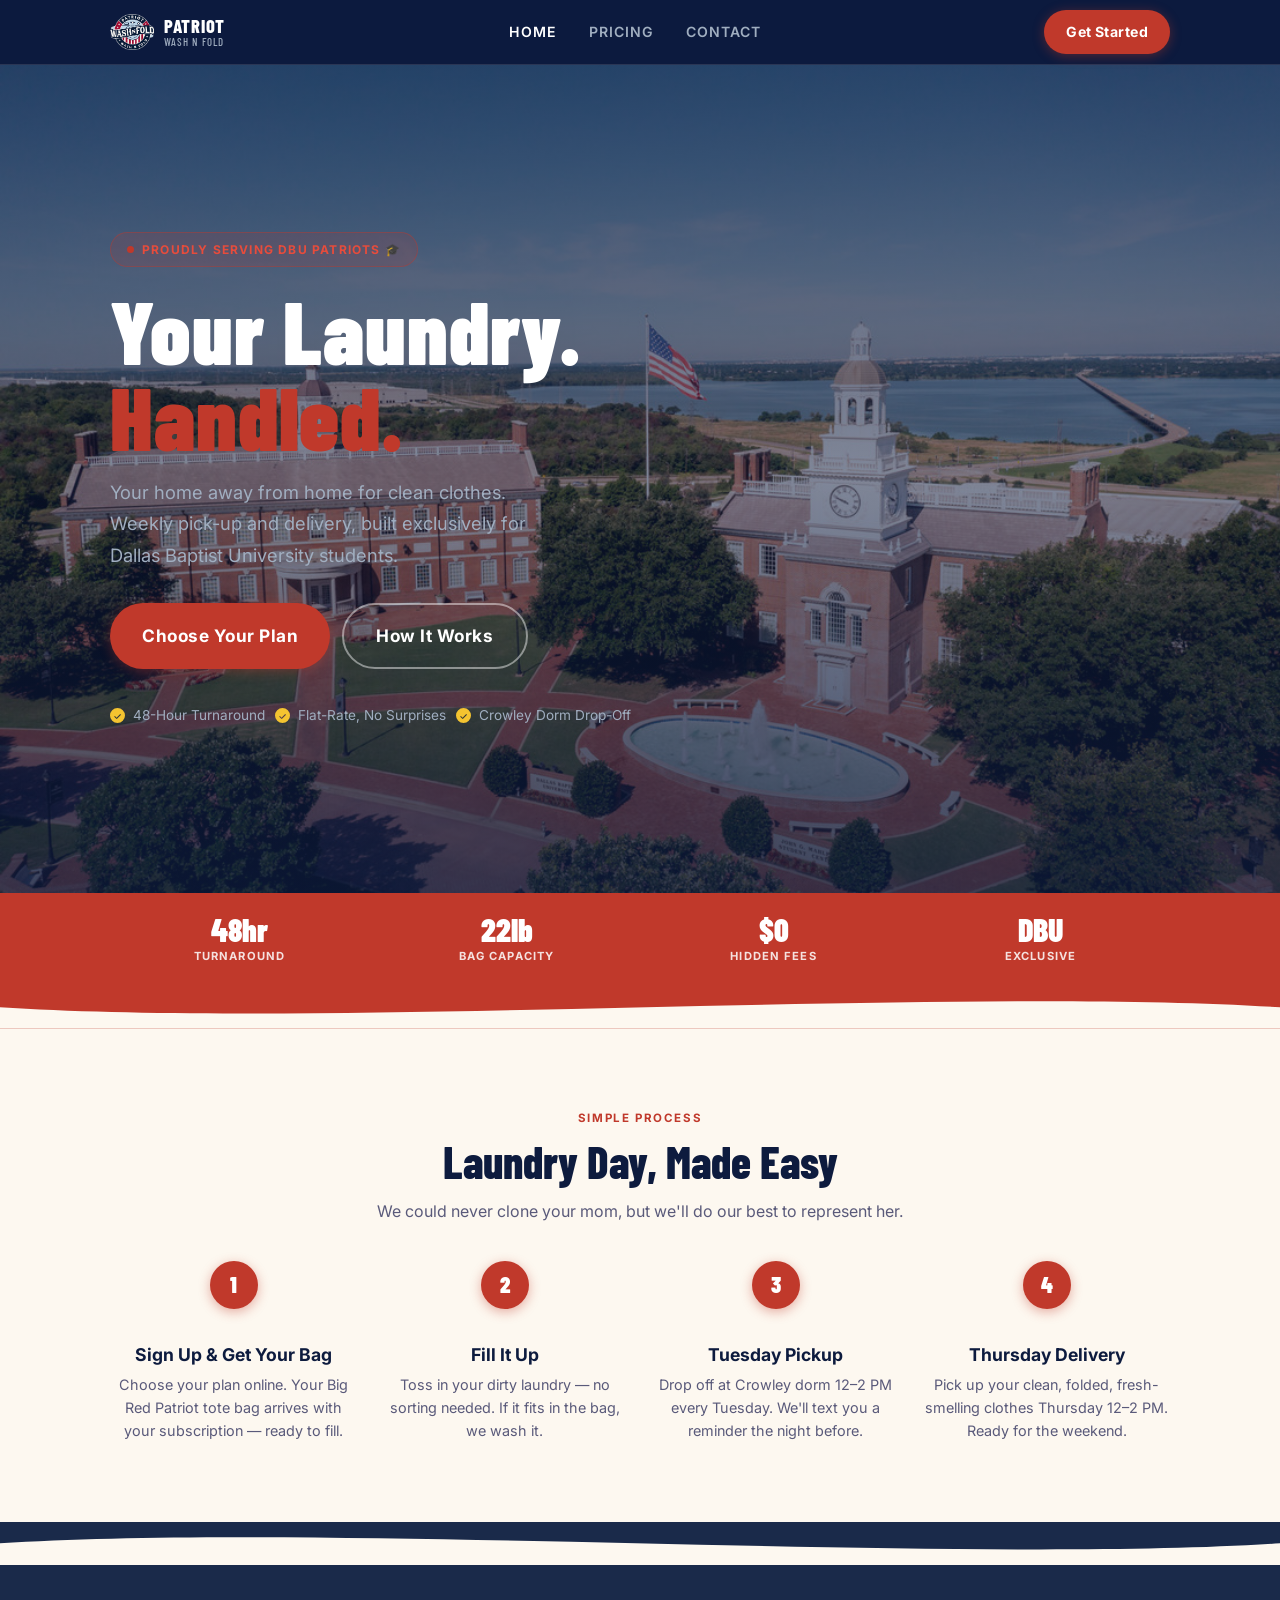
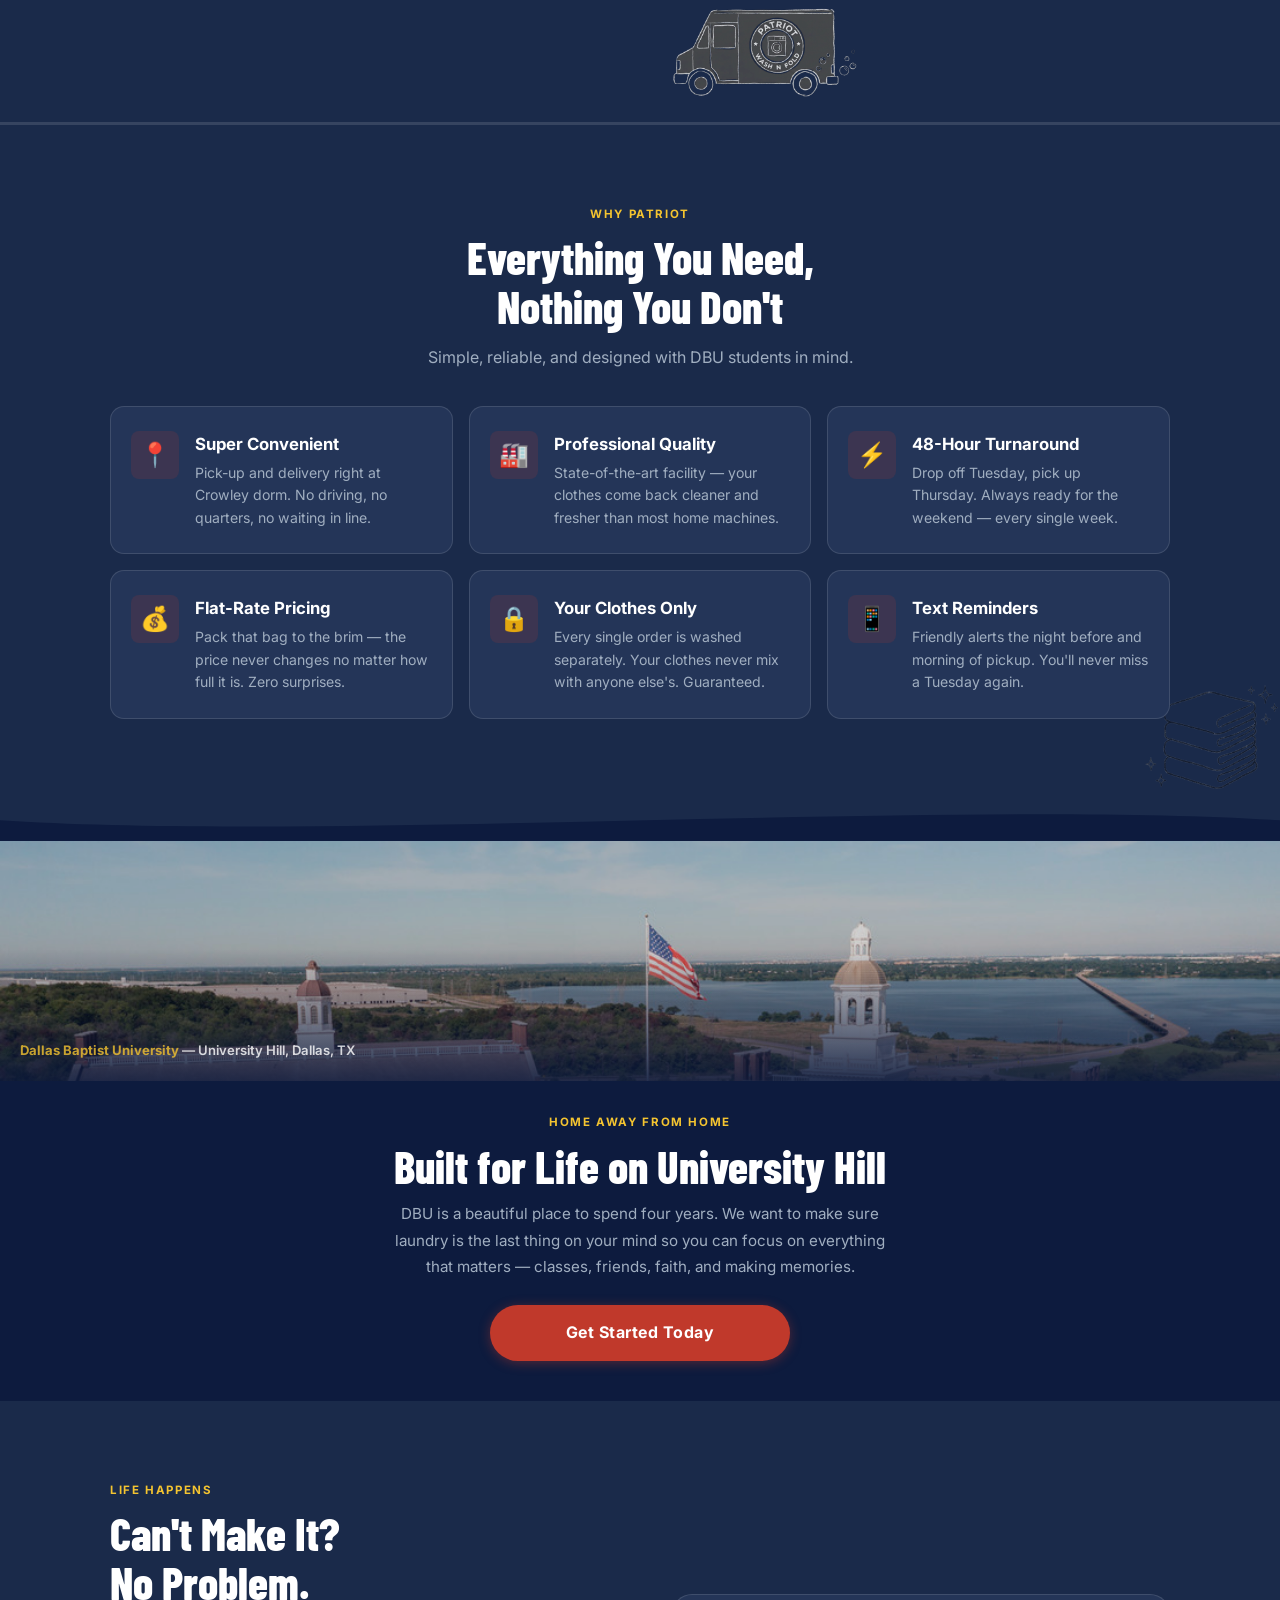
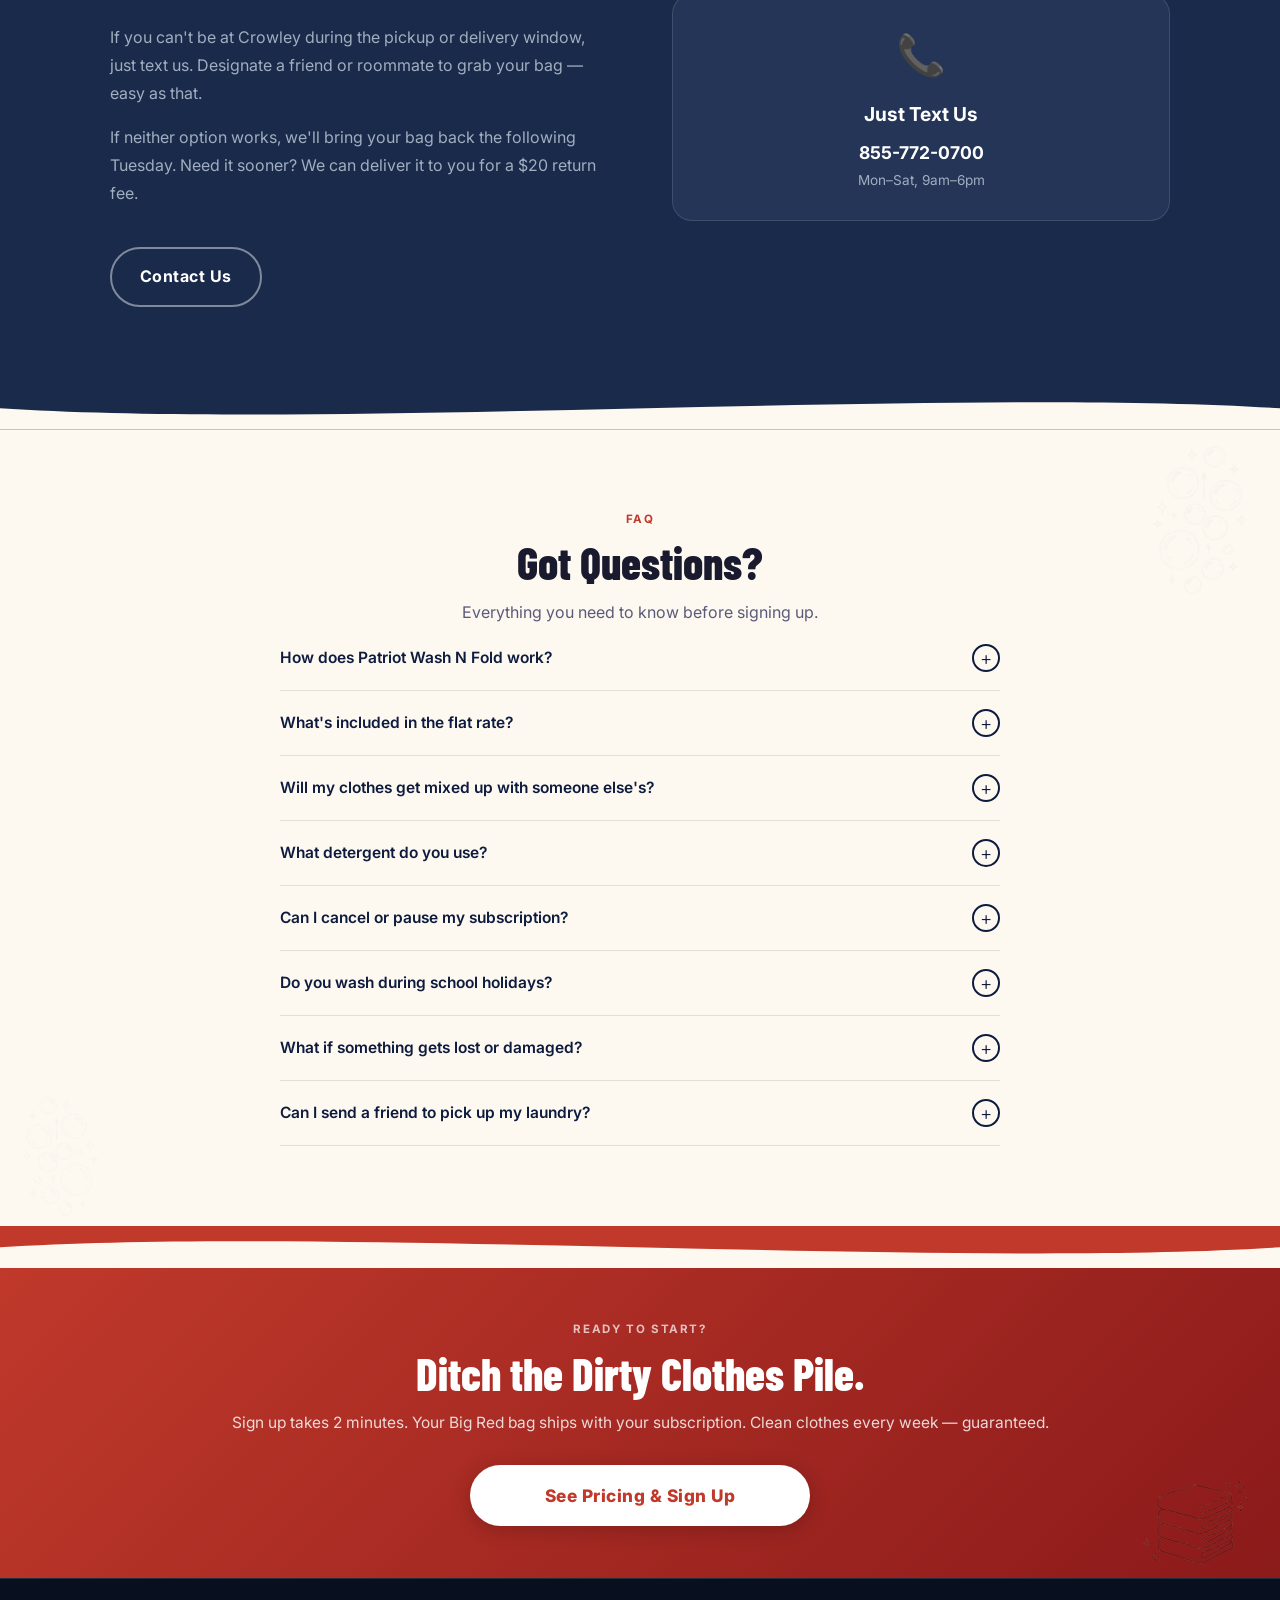
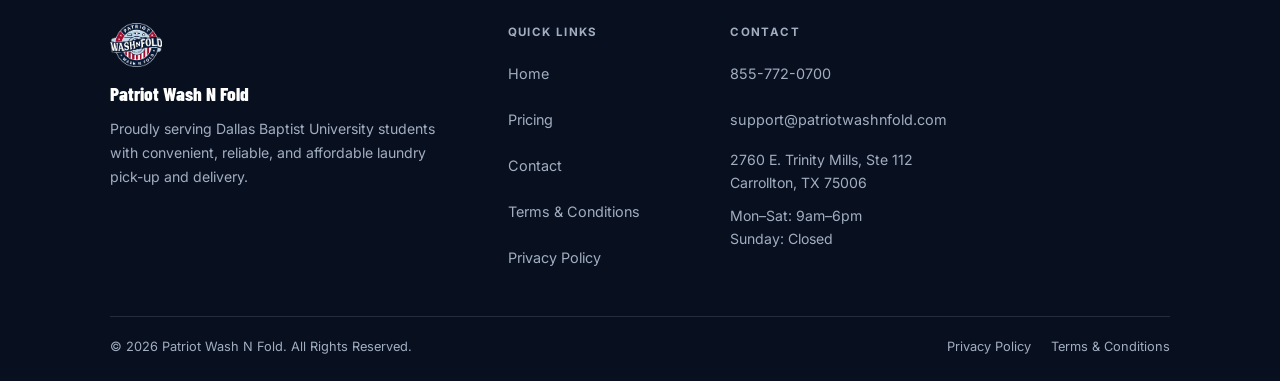
==== commit 25fd405e: "Fix truck direction (right to left), add lurch stop + bag drop + drive-off sequence" ====
--- a/index.html
+++ b/index.html
@@ -248,11 +248,18 @@
   </div>
 
   <!-- ★ TRUCK DRIVE-ACROSS SECTION ★
-       The truck animates across the screen when this section scrolls into view.
-       Soap bubbles spawn from the exhaust as it drives. -->
+       Truck drives in from right, lurches to a stop, bag drops out, truck drives off. -->
   <div class="truck-drive-section" id="truck-drive-section" aria-hidden="true">
     <div class="truck-road"></div>
     <div class="bubble-trail" id="bubble-trail"></div>
+    <!-- The bag that plops out -->
+    <img
+      src="assets/images/chalk_bag.png"
+      alt=""
+      id="truck-bag-drop"
+      class="truck-bag-drop"
+    />
+    <!-- The truck -->
     <img
       src="assets/images/chalk_truck.png"
       alt=""
--- a/css/chalk-animations.css
+++ b/css/chalk-animations.css
@@ -23,16 +23,44 @@
   background: rgba(255,255,255,0.12);
 }
 
-/* The truck itself */
+/* The truck itself — faces LEFT (driving in from right) */
 .truck-animated {
   position: absolute;
   bottom: 12px;
-  left: -280px;
+  left: calc(100vw + 20px); /* starts off-screen right */
   width: 220px;
   filter: invert(1) brightness(1.3);
-  opacity: 0.9;
-  /* Will be driven by JS via transform */
-  will-change: transform;
+  opacity: 0.92;
+  will-change: left;
+  transition: none;
+  /* Flip horizontally so truck faces left */
+  transform: scaleX(-1);
+}
+
+/* Back door of the truck — overlaid on the truck's right side (which is the back when facing left) */
+/* Implemented as a CSS overlay element */
+.truck-door-overlay {
+  position: absolute;
+  bottom: 12px;
+  width: 52px;
+  height: 72px;
+  background: rgba(30,50,90,0.85);
+  border: 2px solid rgba(255,255,255,0.3);
+  border-radius: 3px;
+  transform-origin: left center;
+  transform: perspective(200px) rotateY(0deg);
+  transition: none;
+  z-index: 2;
+}
+
+/* The bag that drops out */
+.truck-bag-drop {
+  position: absolute;
+  width: 52px;
+  display: none;
+  filter: invert(1) brightness(1.3);
+  opacity: 1;
+  z-index: 3;
   transition: none;
 }
 
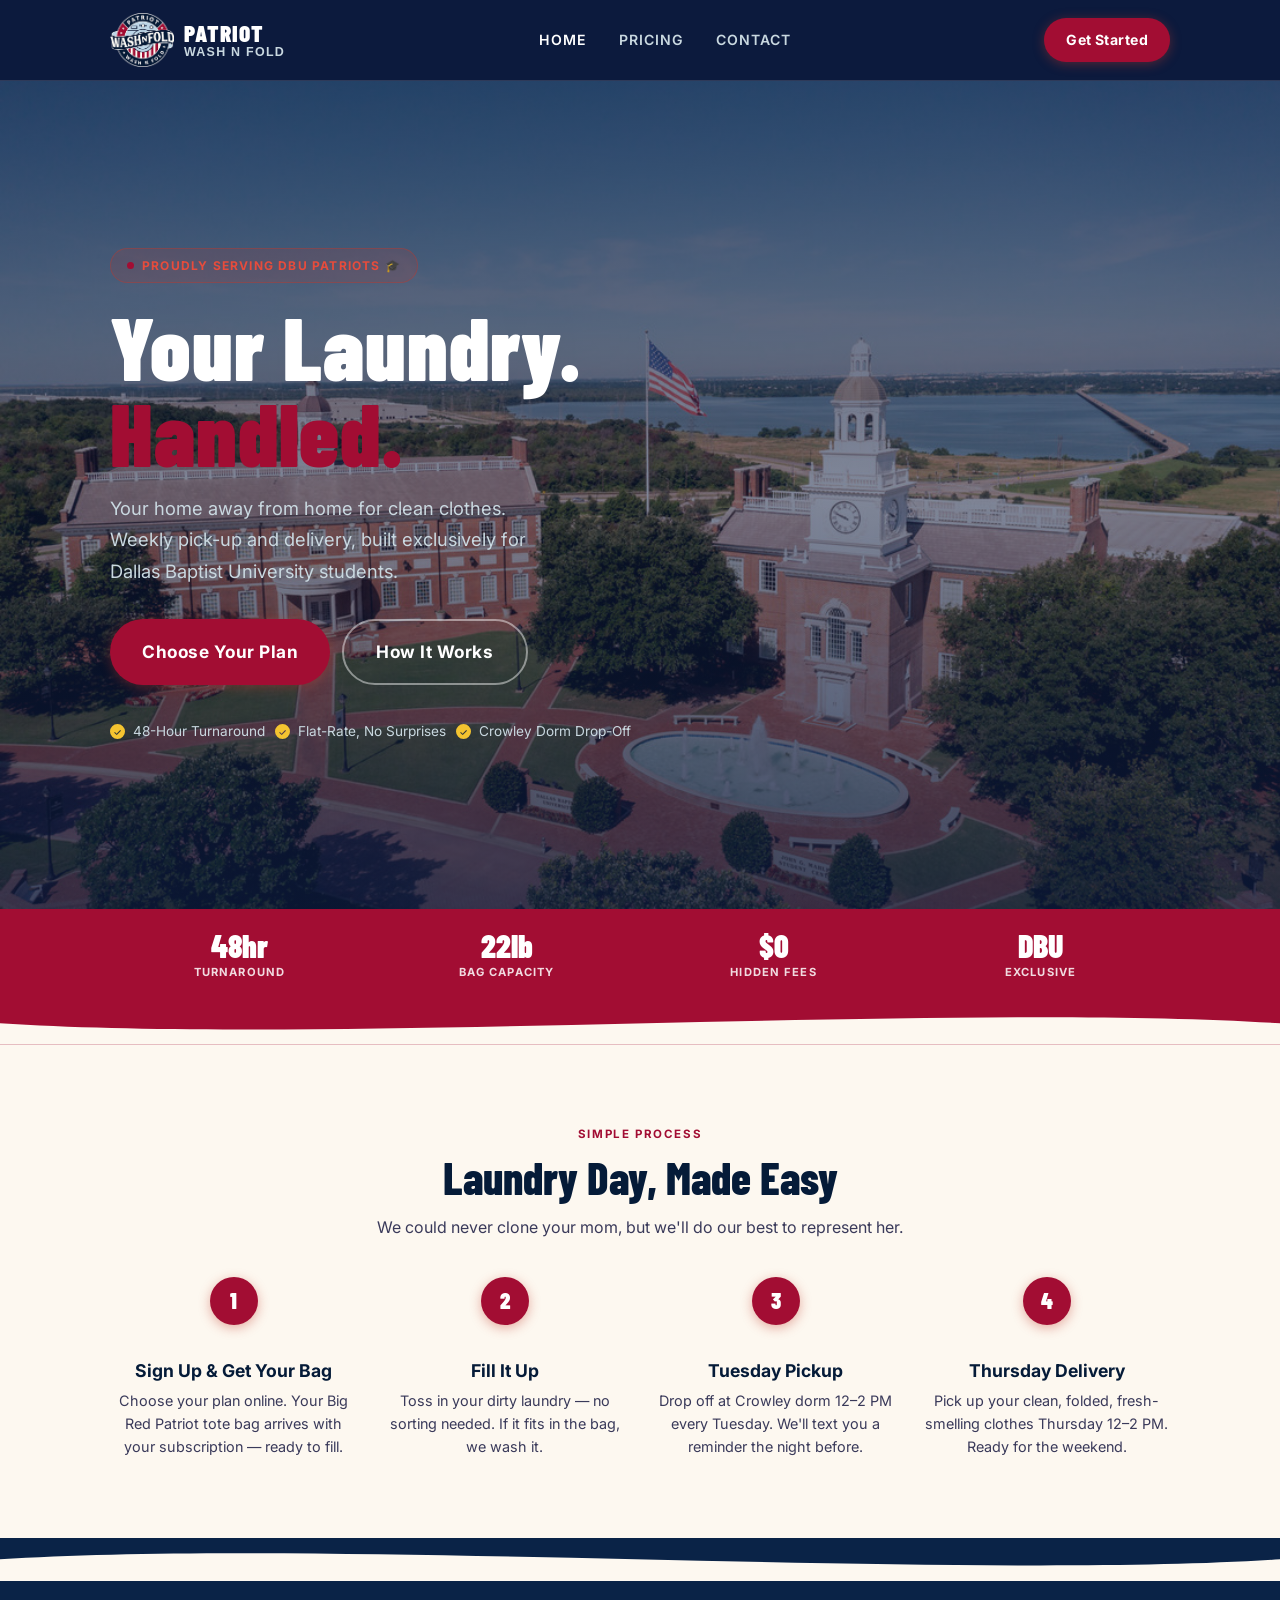
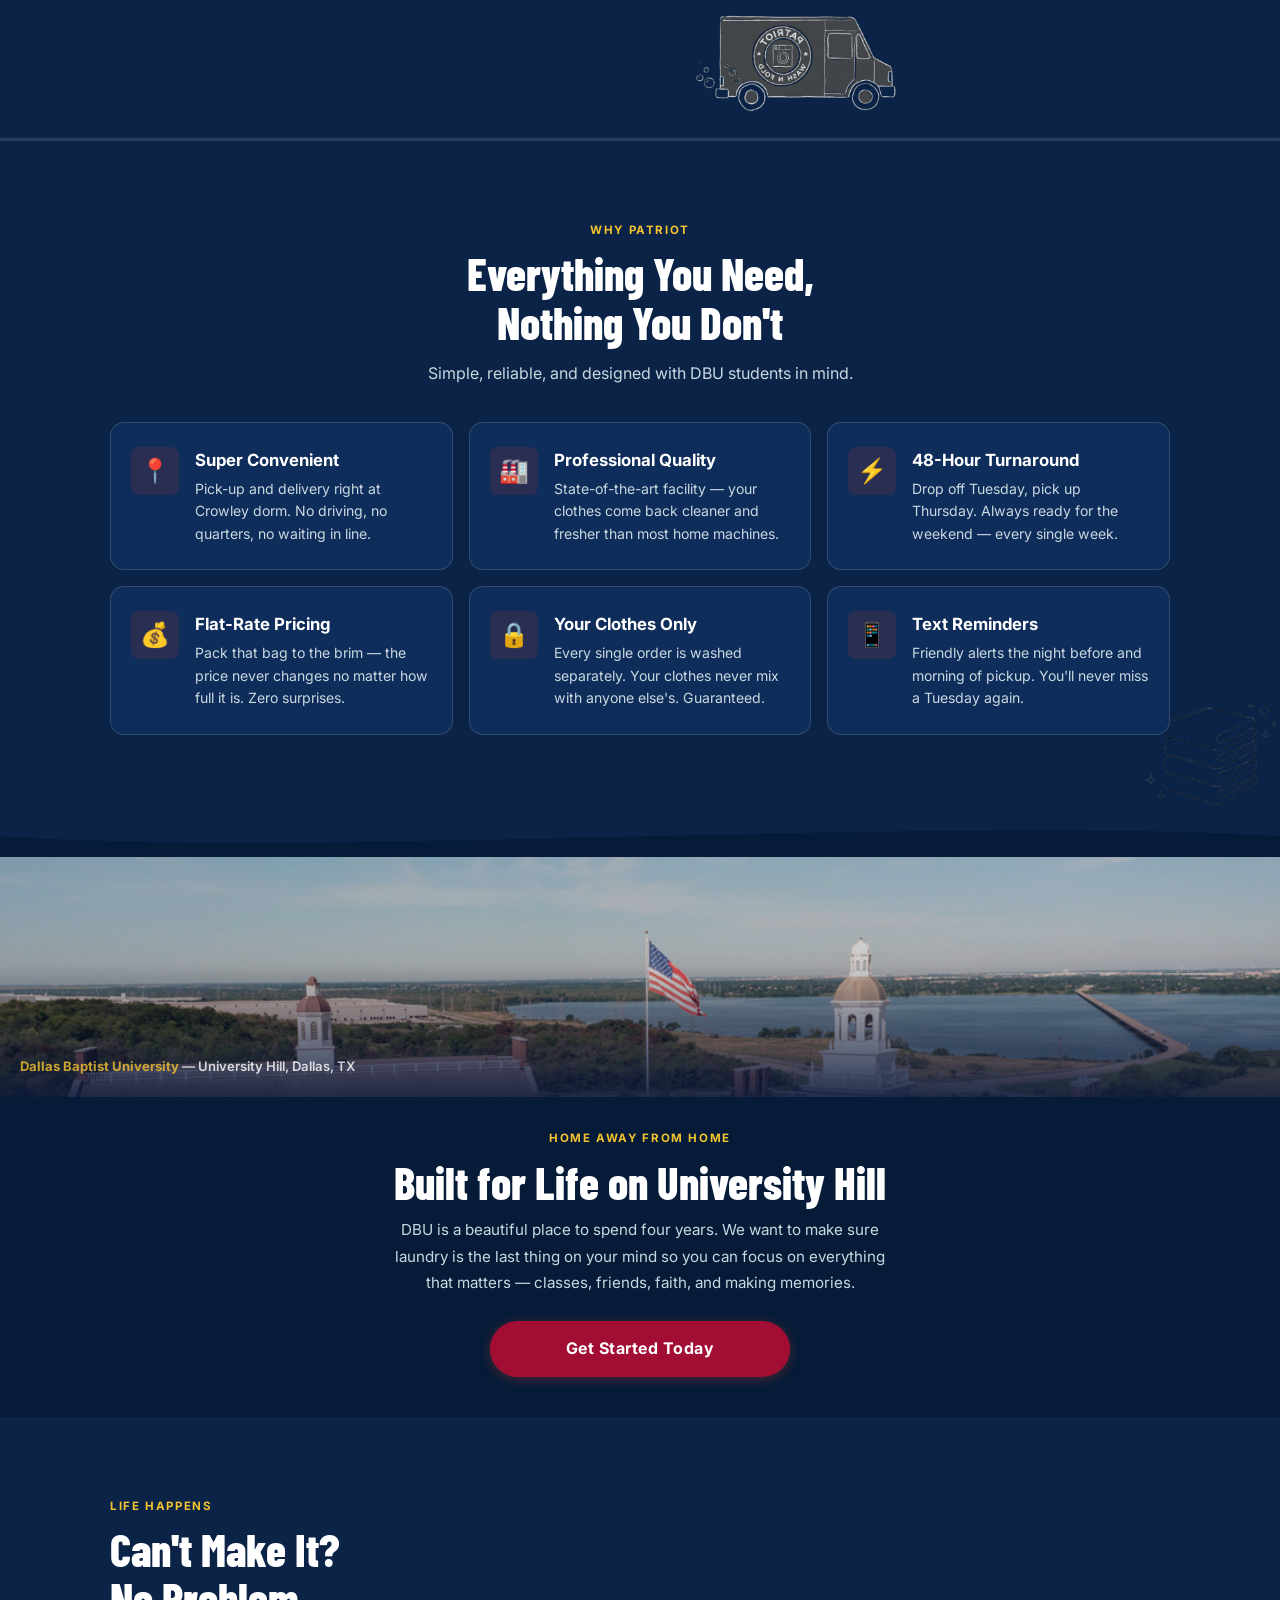
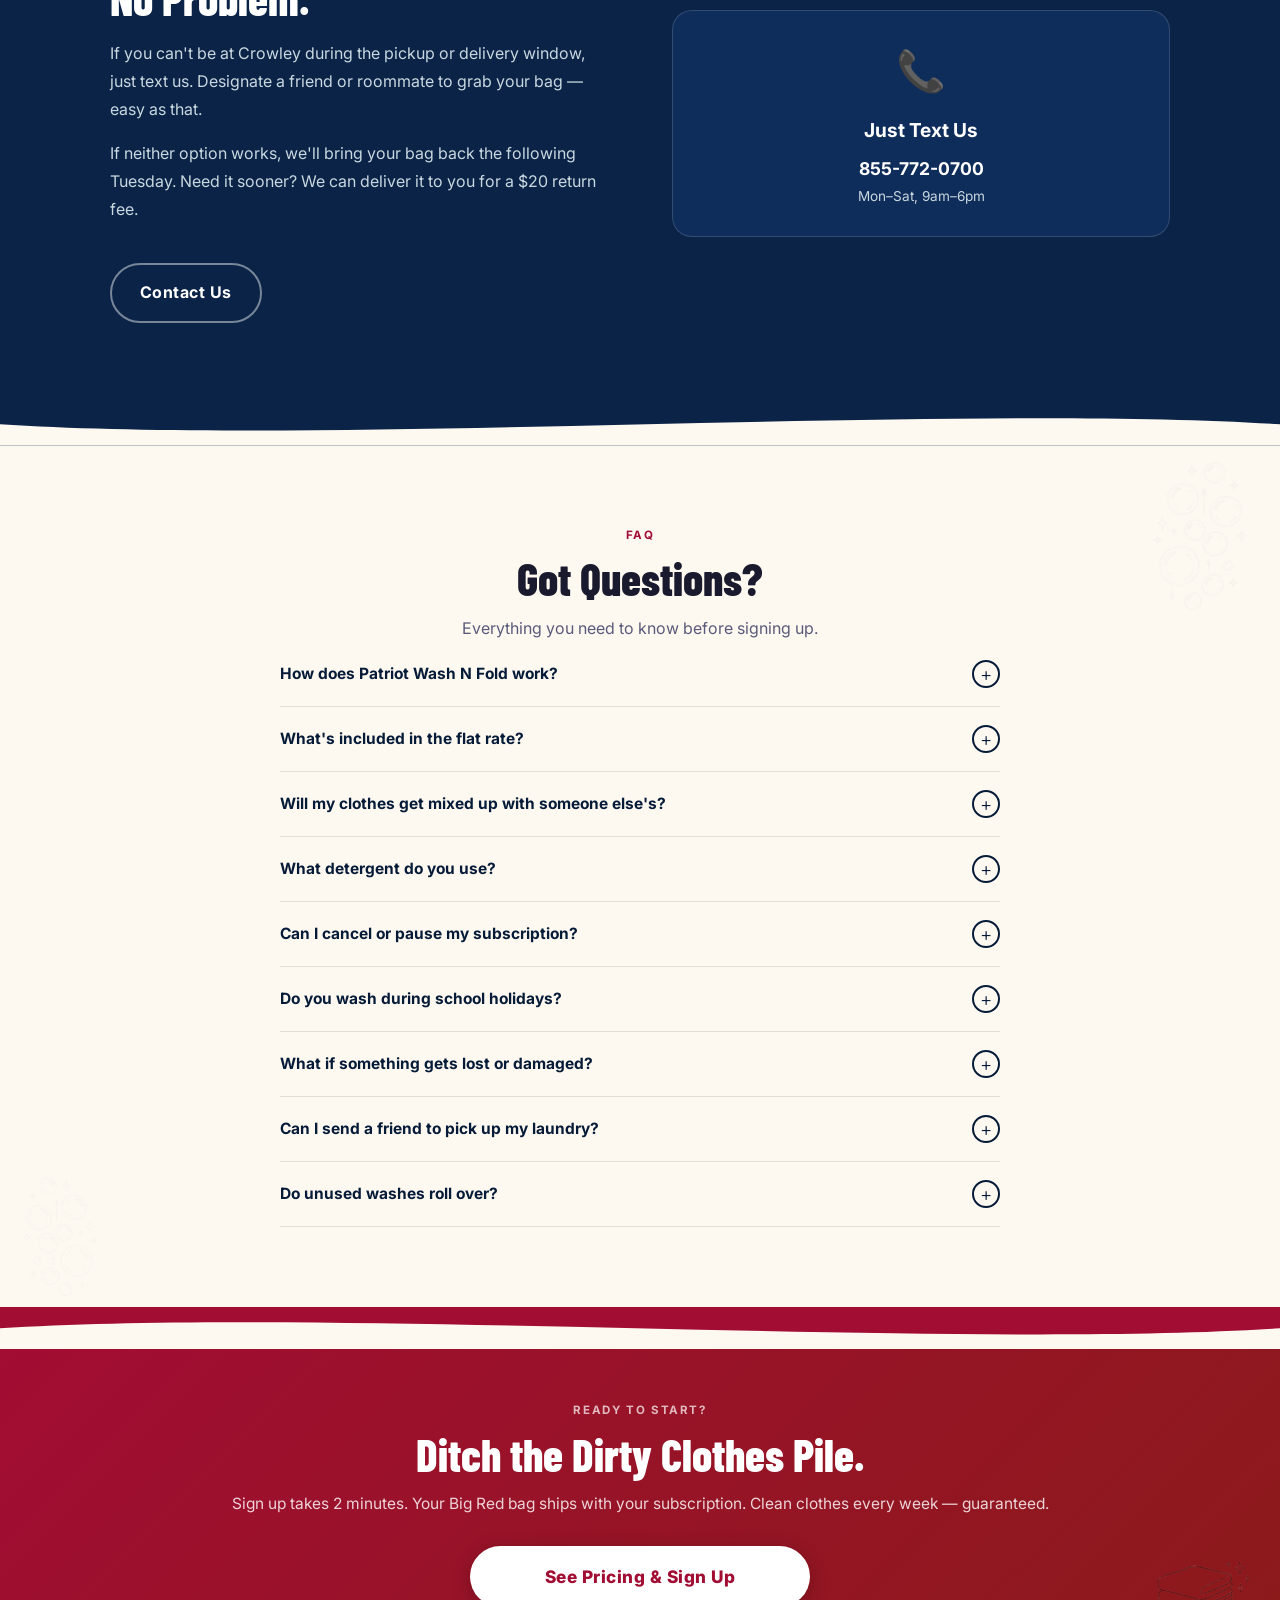
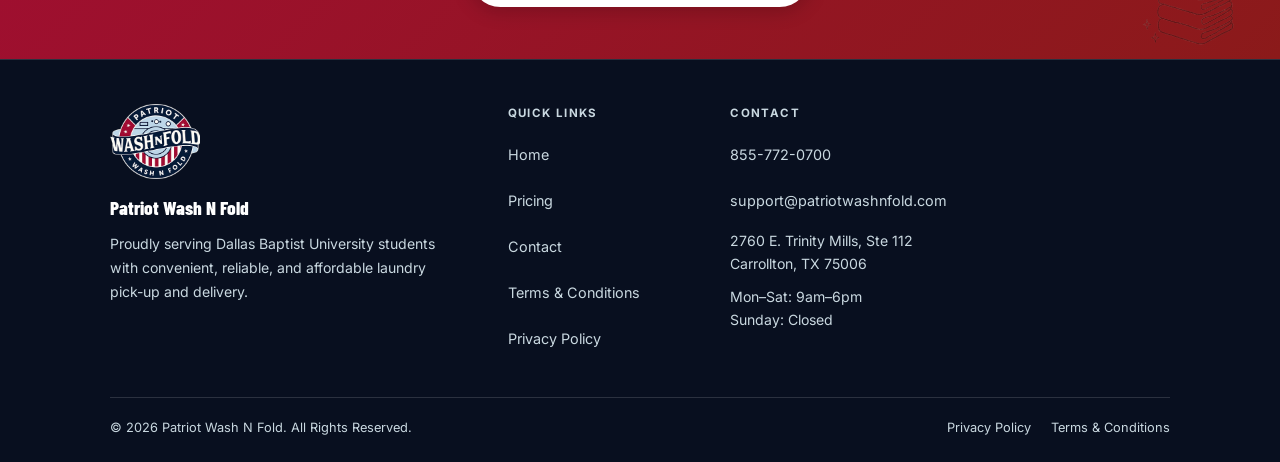
==== commit 1df51973: "Exact DBU hex colors, larger logo, contrast fixes, realistic truck animation, pricing copy updates, " ====
--- a/index.html
+++ b/index.html
@@ -50,7 +50,7 @@
     .section--warm .section-label { color: var(--color-red); }
     .section--warm .section-subtitle,
     .section--warm .process-step__desc,
-    .section--warm .value-card__desc { color: #5a5a7a; }
+    .section--warm .value-card__desc { color: #3a3a5a; } /* dark enough for contrast on warm cream */
     .section--warm .process-step { border-bottom-color: rgba(0,0,0,0.08); }
     .section--warm .process-step__number { background: var(--color-red); }
     .section--warm .value-card {
@@ -81,8 +81,8 @@
 
     /* FAQ */
     .faq-section { background: var(--warm-bg); color: #1a1a2e; position: relative; overflow: hidden; }
-    .faq-section .faq-question { color: var(--color-navy); }
-    .faq-section .faq-answer__inner { color: #5a5a7a; }
+    .faq-section .faq-question { color: var(--color-navy); font-weight: 700; }
+    .faq-section .faq-answer__inner { color: #2a2a4a; } /* strong contrast on warm cream */
     .faq-section .faq-item { border-bottom-color: rgba(0,0,0,0.1); }
     .faq-section .section-label { color: var(--color-red); }
     .faq-section .container { position: relative; z-index: 1; }
@@ -122,7 +122,7 @@
     <div class="container">
       <div class="nav__inner">
         <a href="index.html" class="nav__logo" aria-label="Patriot Wash N Fold Home">
-          <img src="assets/logo.webp" alt="Patriot Wash N Fold Logo" width="44" height="44" />
+          <img src="assets/logo.webp" alt="Patriot Wash N Fold Logo" width="64" height="64" />
           <div class="nav__logo-text">PATRIOT <span>Wash N Fold</span></div>
         </a>
         <div class="nav__links">
@@ -432,6 +432,10 @@
           <button class="faq-question" aria-expanded="false">Can I send a friend to pick up my laundry? <span class="faq-icon" aria-hidden="true">+</span></button>
           <div class="faq-answer"><div class="faq-answer__inner">Absolutely! If you can't make it to the pickup or delivery window, just text us and designate a friend or roommate to grab your bag. Easy peasy.</div></div>
         </div>
+        <div class="faq-item" role="listitem">
+          <button class="faq-question" aria-expanded="false">Do unused washes roll over? <span class="faq-icon" aria-hidden="true">+</span></button>
+          <div class="faq-answer"><div class="faq-answer__inner">No — unused washes do not roll over. Your Red or White Plan includes a set number of washes for the semester, and any washes not used simply expire at the end of the semester. There are no credits or carryovers to the following semester.</div></div>
+        </div>
       </div>
     </div>
   </section>
@@ -460,7 +464,7 @@
     <div class="container">
       <div class="footer__inner">
         <div class="footer__brand">
-          <img src="assets/logo.webp" alt="Patriot Wash N Fold Logo" width="52" height="52" />
+          <img src="assets/logo.webp" alt="Patriot Wash N Fold Logo" width="90" height="90" />
           <div class="footer__brand-name">Patriot Wash N Fold</div>
           <p class="footer__brand-desc">Proudly serving Dallas Baptist University students with convenient, reliable, and affordable laundry pick-up and delivery.</p>
         </div>
--- a/css/styles.css
+++ b/css/styles.css
@@ -6,16 +6,17 @@
 
 /* --- Design Tokens --- */
 :root {
-  --color-navy:        #0d1b3e;
-  --color-navy-mid:    #1a2a4a;
-  --color-navy-light:  #243558;
-  --color-red:         #c0392b;
-  --color-red-hover:   #a93226;
-  --color-gold:        #f4c430;
+  /* Exact DBU / Patriot Wash N Fold brand colors from live site */
+  --color-navy:        #051b38;   /* DBU official navy — from live site */
+  --color-navy-mid:    #0a2347;   /* slightly lighter navy for cards/sections */
+  --color-navy-light:  #0f2d5a;   /* lightest navy for card backgrounds */
+  --color-red:         #a20d33;   /* DBU official crimson red — from live site */
+  --color-red-hover:   #8a0b2b;   /* darker red for hover */
+  --color-gold:        #f4c430;   /* warm gold accent */
   --color-white:       #ffffff;
   --color-off-white:   #f5f7fa;
-  --color-text-muted:  #a0aec0;
-  --color-border:      rgba(255,255,255,0.12);
+  --color-text-muted:  #c9d8e0;   /* from live site muted text */
+  --color-border:      rgba(255,255,255,0.14);
 
   --font-heading: 'Barlow Condensed', 'Arial Narrow', Arial, sans-serif;
   --font-body:    'Inter', 'Segoe UI', Arial, sans-serif;
@@ -170,7 +171,7 @@
   display: flex;
   align-items: center;
   justify-content: space-between;
-  height: 64px;
+  height: 80px;
 }
 
 .nav__logo {
@@ -181,19 +182,20 @@
   min-height: var(--tap-min);
 }
 
-.nav__logo img { width: 44px; height: 44px; object-fit: contain; }
+.nav__logo img { width: 64px; height: 64px; object-fit: contain; }
 
 .nav__logo-text {
   font-family: var(--font-heading);
-  font-size: 1.15rem;
-  font-weight: 800;
+  font-size: 1.45rem;
+  font-weight: 900;
   letter-spacing: 0.04em;
-  line-height: 1.1;
+  line-height: 1.05;
+  color: var(--color-white);
 }
 .nav__logo-text span {
   display: block;
-  font-size: 0.68rem;
-  font-weight: 500;
+  font-size: 0.78rem;
+  font-weight: 600;
   letter-spacing: 0.1em;
   color: var(--color-text-muted);
   text-transform: uppercase;
@@ -884,7 +886,7 @@
   padding: 44px 0 24px;
 }
 .footer__brand { margin-bottom: 32px; }
-.footer__brand img { width: 52px; margin-bottom: 12px; }
+.footer__brand img { width: 90px; margin-bottom: 14px; }
 .footer__brand-name { font-family: var(--font-heading); font-size: 1.2rem; font-weight: 800; margin-bottom: 8px; }
 .footer__brand-desc { font-size: 0.88rem; color: var(--color-text-muted); line-height: 1.7; }
 
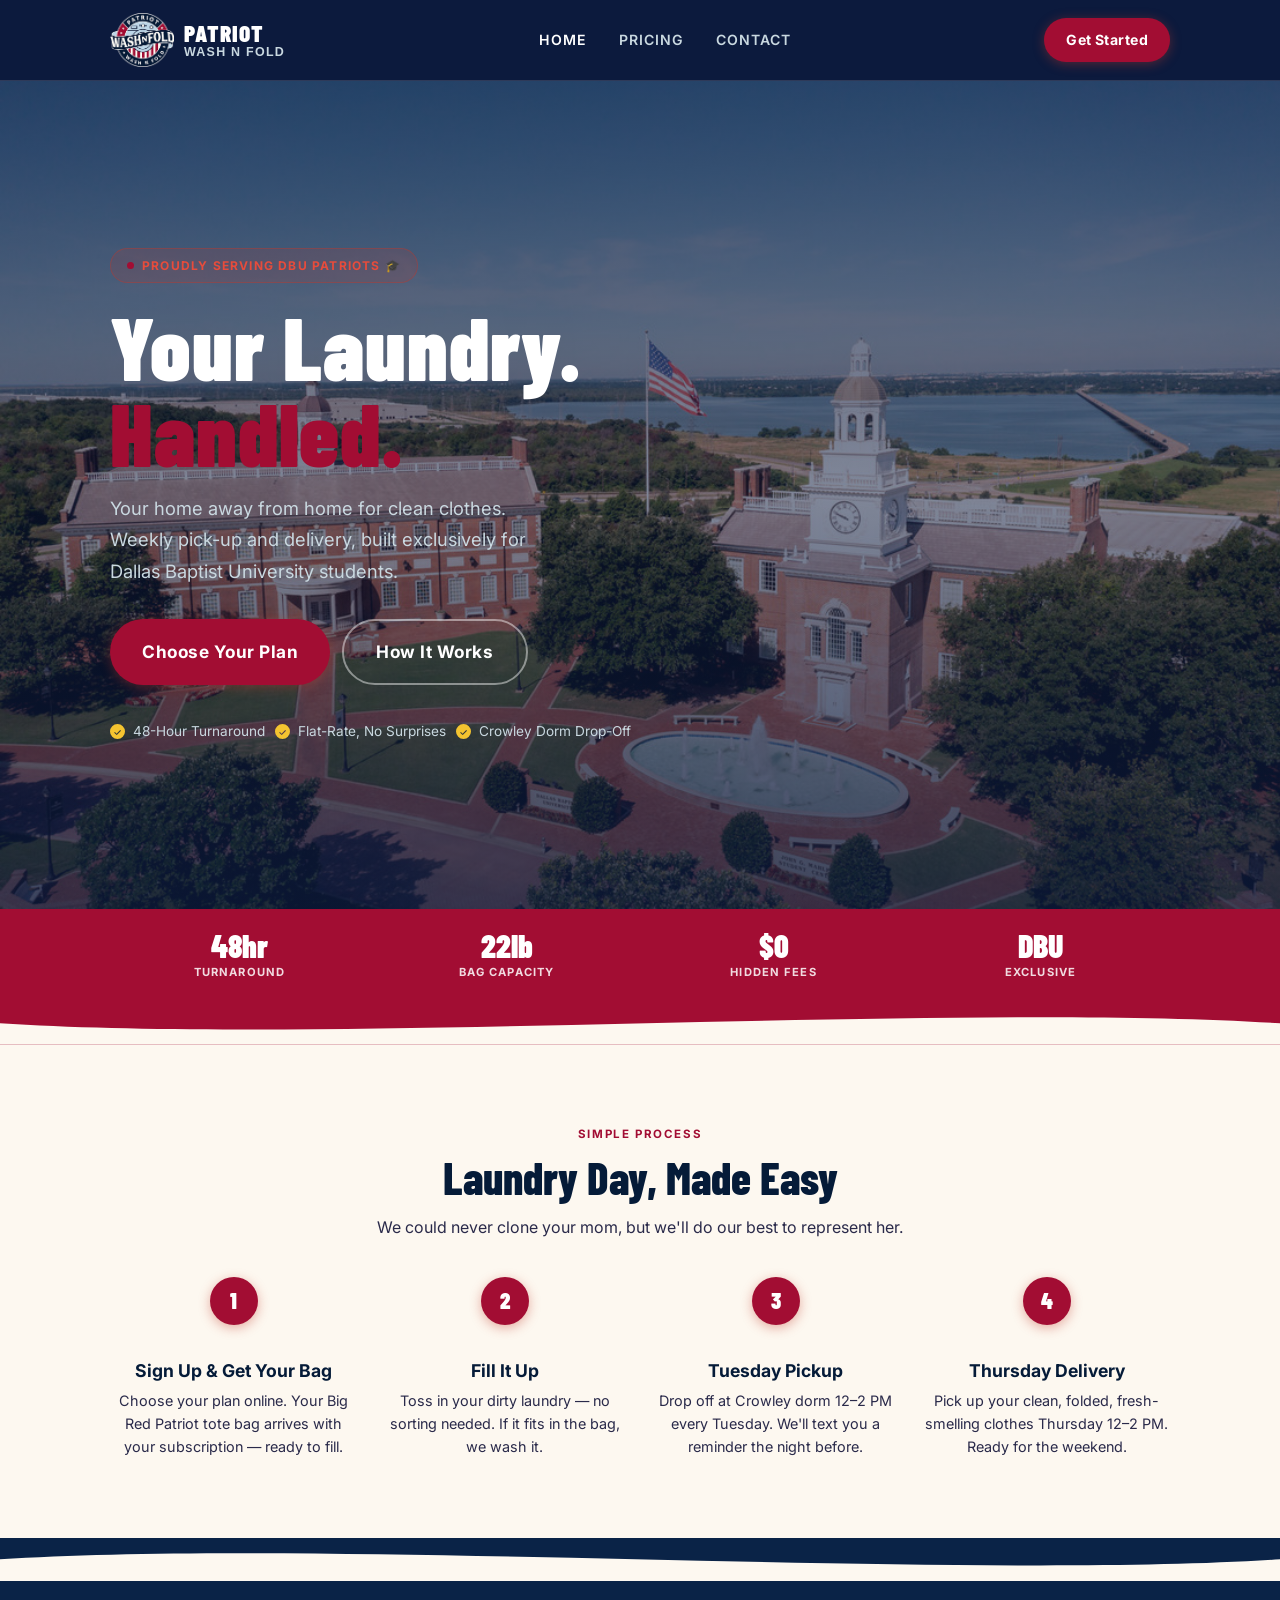
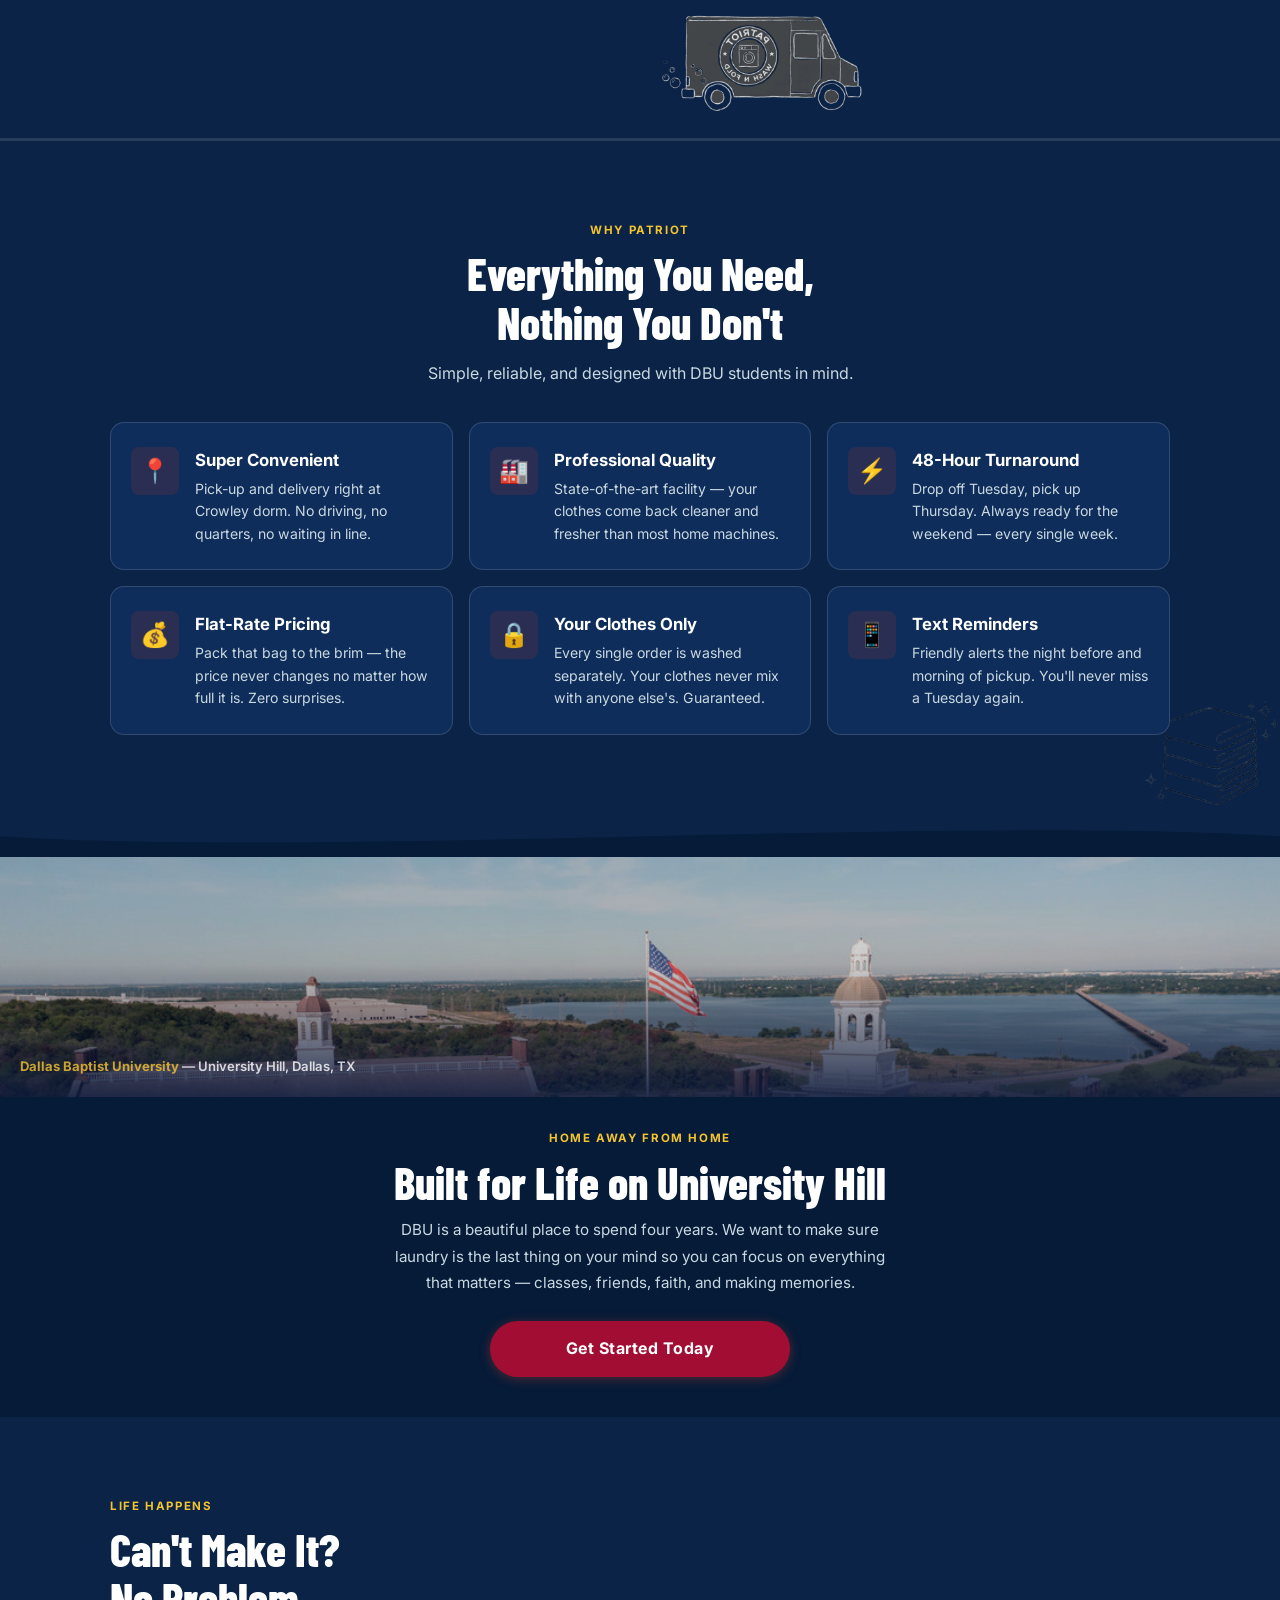
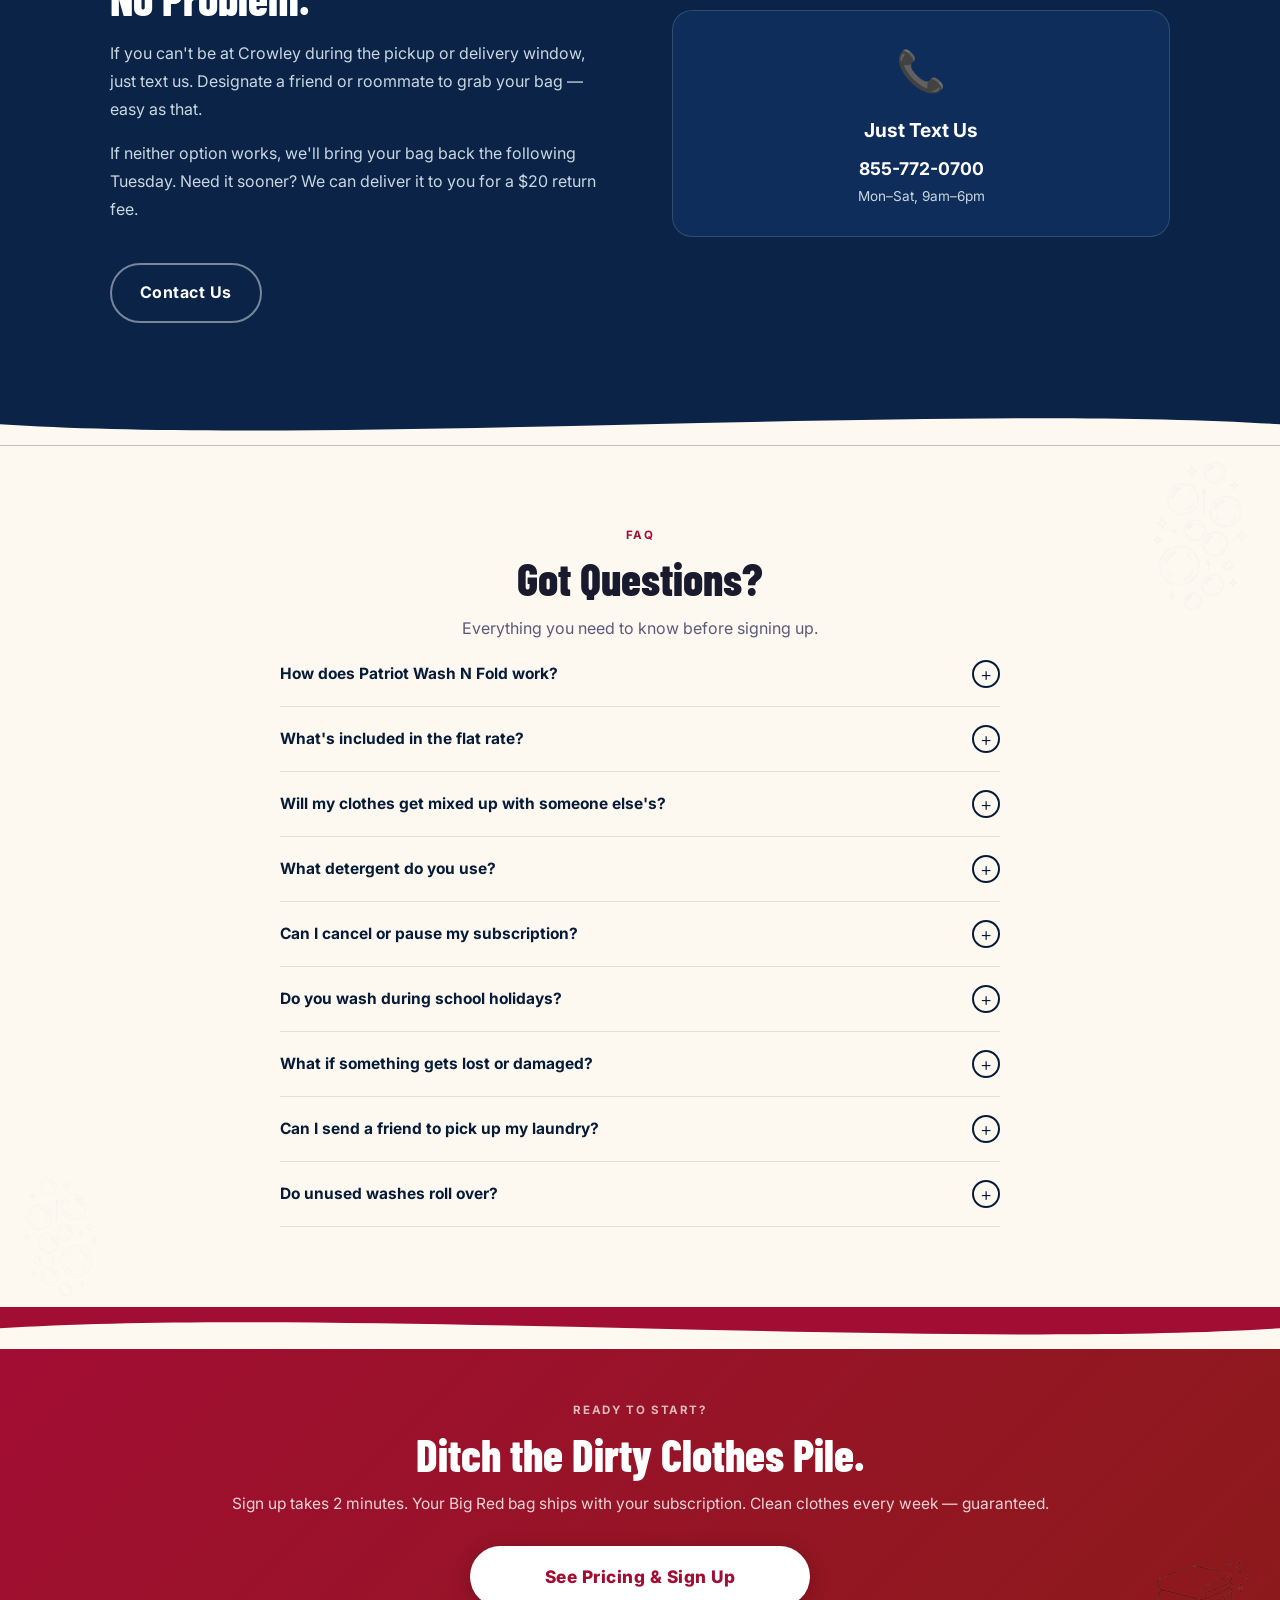
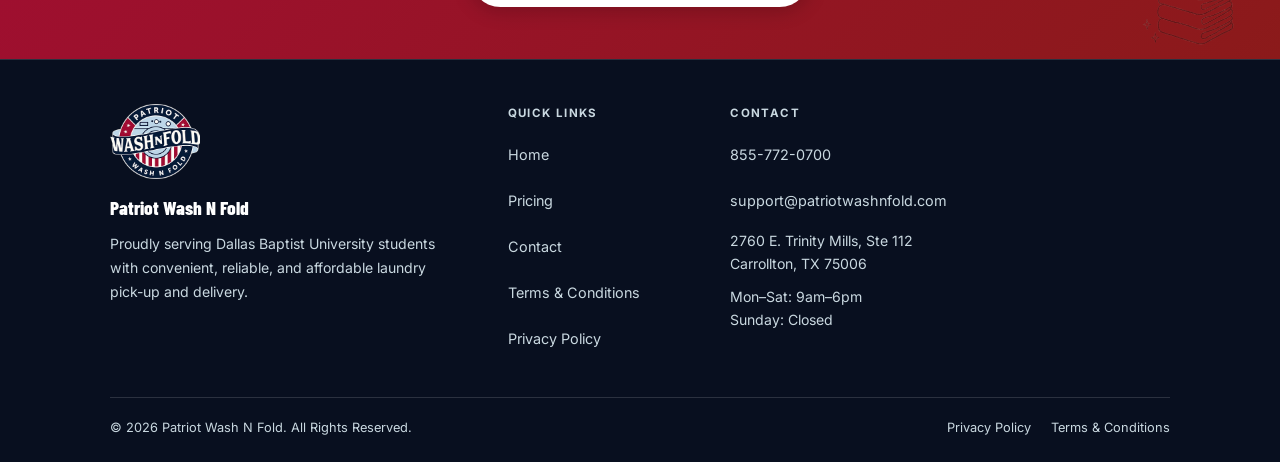
==== commit 8034aad2: "Fix contrast on warm sections, process step visibility, fade-in fallback" ====
--- a/index.html
+++ b/index.html
@@ -50,15 +50,21 @@
     .section--warm .section-label { color: var(--color-red); }
     .section--warm .section-subtitle,
     .section--warm .process-step__desc,
-    .section--warm .value-card__desc { color: #3a3a5a; } /* dark enough for contrast on warm cream */
-    .section--warm .process-step { border-bottom-color: rgba(0,0,0,0.08); }
-    .section--warm .process-step__number { background: var(--color-red); }
+    .section--warm .value-card__desc { color: #2a2a4a; }
+    .section--warm .process-step { border-bottom-color: rgba(0,0,0,0.12); }
+    .section--warm .process-step__number {
+      background: var(--color-red);
+      color: #fff;
+      opacity: 1 !important;
+    }
+    .section--warm .process-step__title { color: #051b38 !important; font-weight: 700; }
+    .section--warm .process-step__desc { color: #2a2a4a !important; }
     .section--warm .value-card {
       background: #fff;
-      border-color: rgba(0,0,0,0.07);
-      box-shadow: 0 2px 12px rgba(0,0,0,0.05);
-    }
-    .section--warm .value-card__icon-wrap { background: rgba(192,57,43,0.07); }
+      border-color: rgba(0,0,0,0.08);
+      box-shadow: 0 2px 12px rgba(0,0,0,0.06);
+    }
+    .section--warm .value-card__icon-wrap { background: rgba(162,13,51,0.08); }
 
     /* Campus section */
     .campus-section { background: var(--color-navy); padding: 0; overflow: hidden; }
--- a/css/styles.css
+++ b/css/styles.css
@@ -951,7 +951,10 @@
 
 /* Fade-in scroll animation */
 .fade-in { opacity: 0; transform: translateY(16px); transition: opacity 0.45s ease, transform 0.45s ease; }
-.fade-in.visible { opacity: 1; transform: translateY(0); }
+.fade-in.visible { opacity: 1 !important; transform: translateY(0); }
+/* Ensure fade-in elements that haven't triggered yet still show after 1s */
+.fade-in { animation: fadeInFallback 0s 1.2s forwards; }
+@keyframes fadeInFallback { to { opacity: 1; transform: translateY(0); } }
 
 /* ============================================================
    TABLET — 640px+
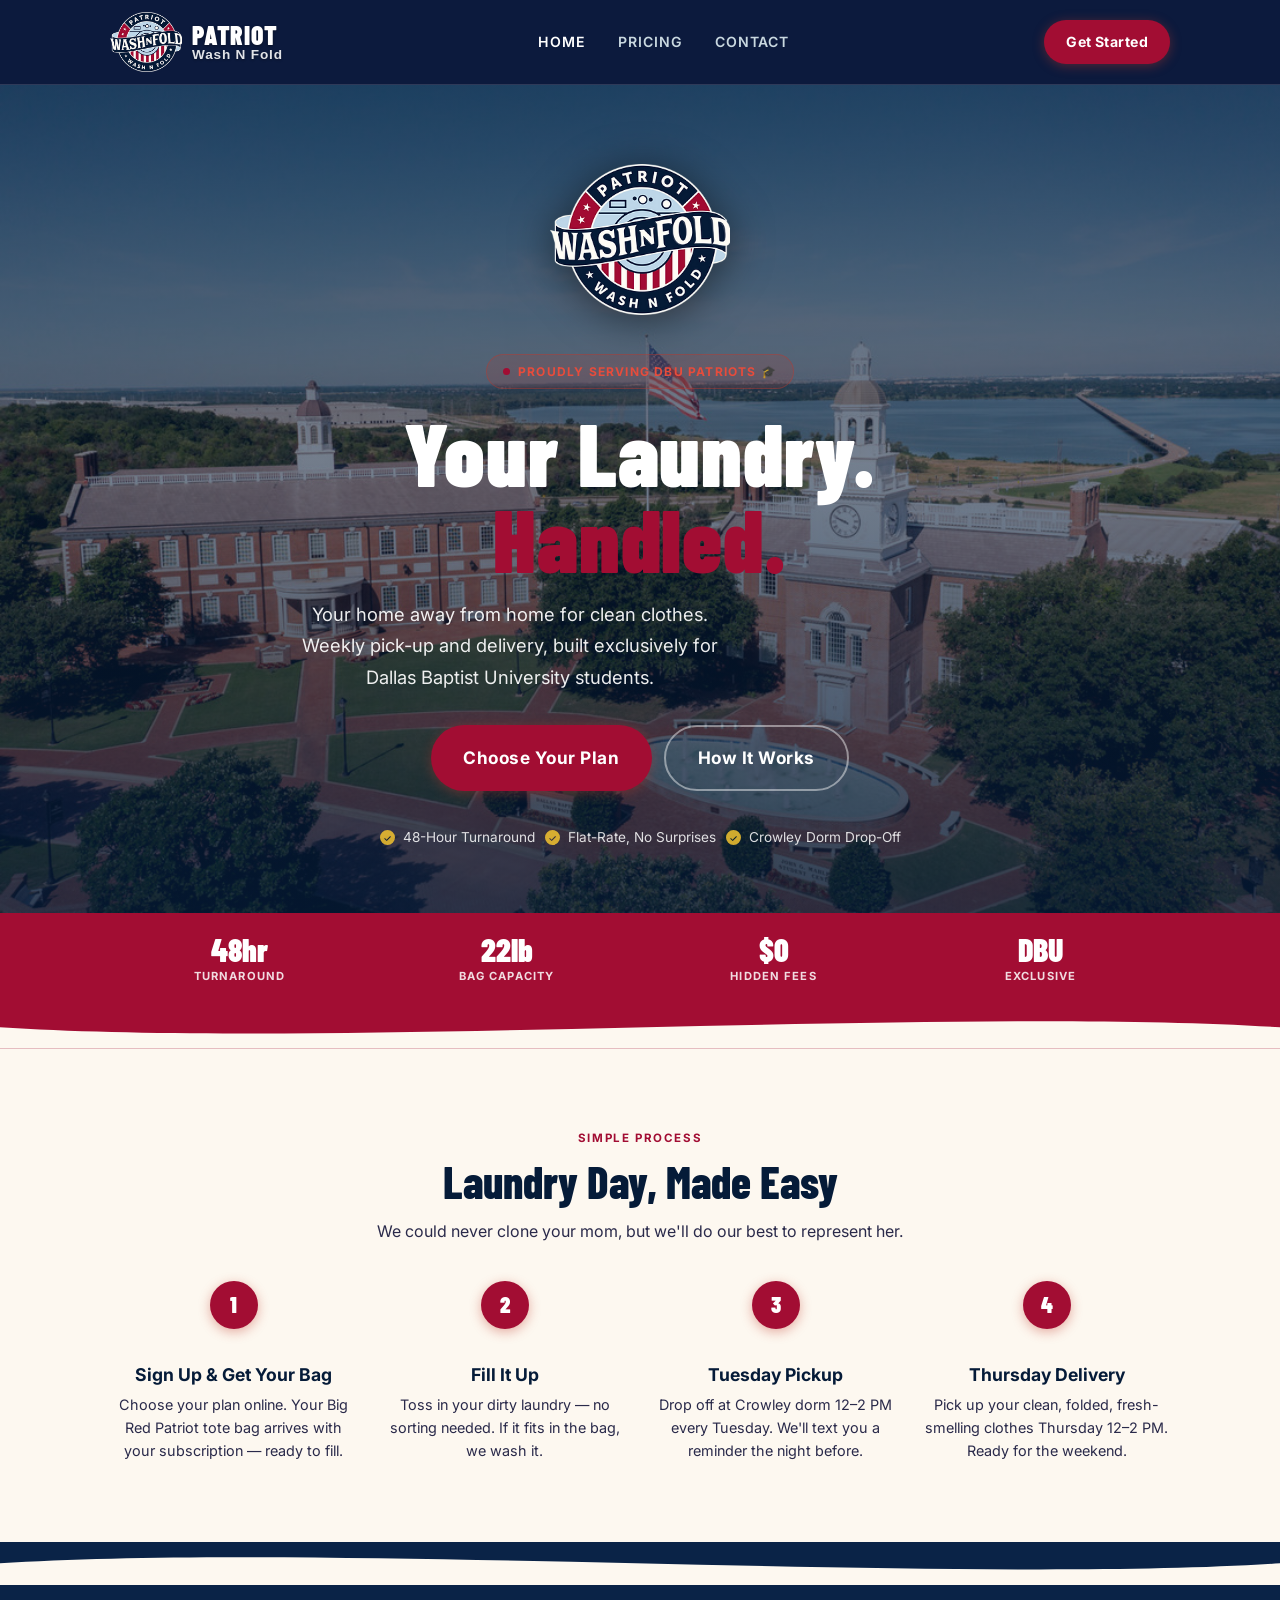
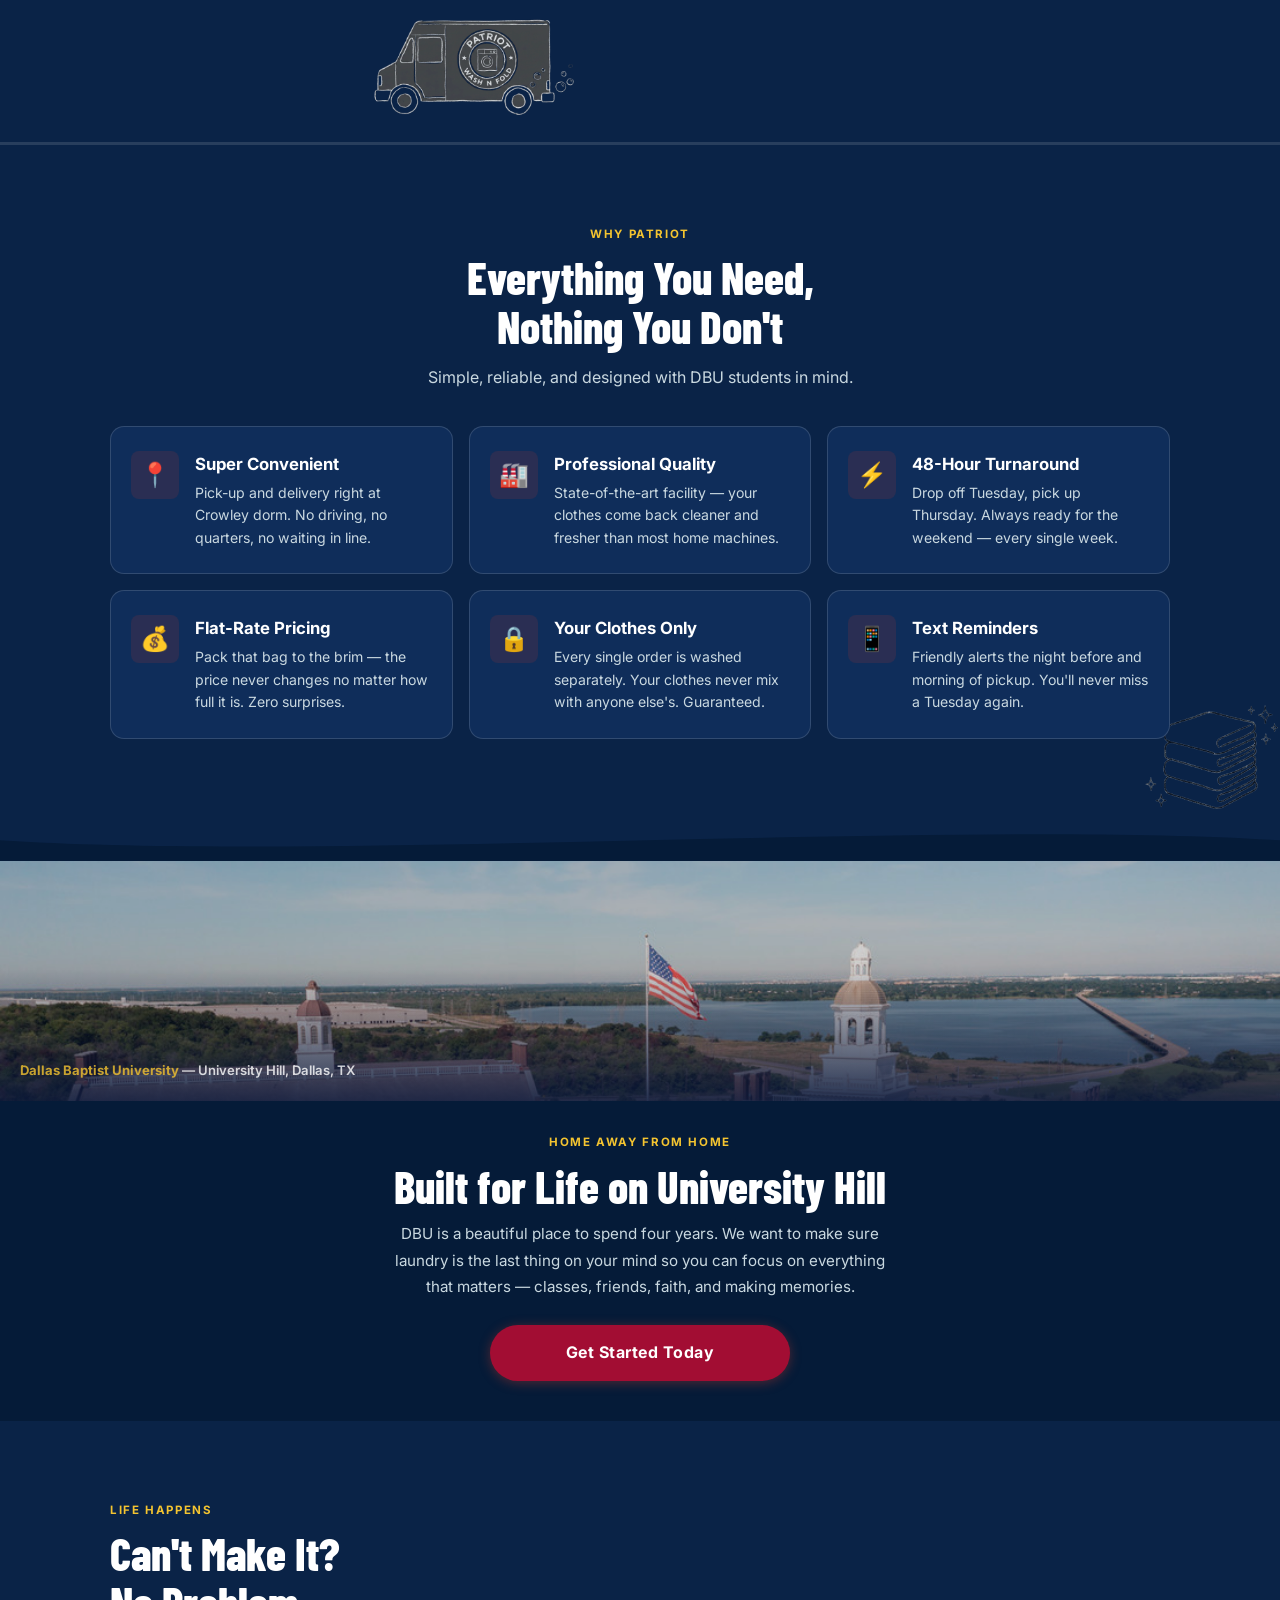
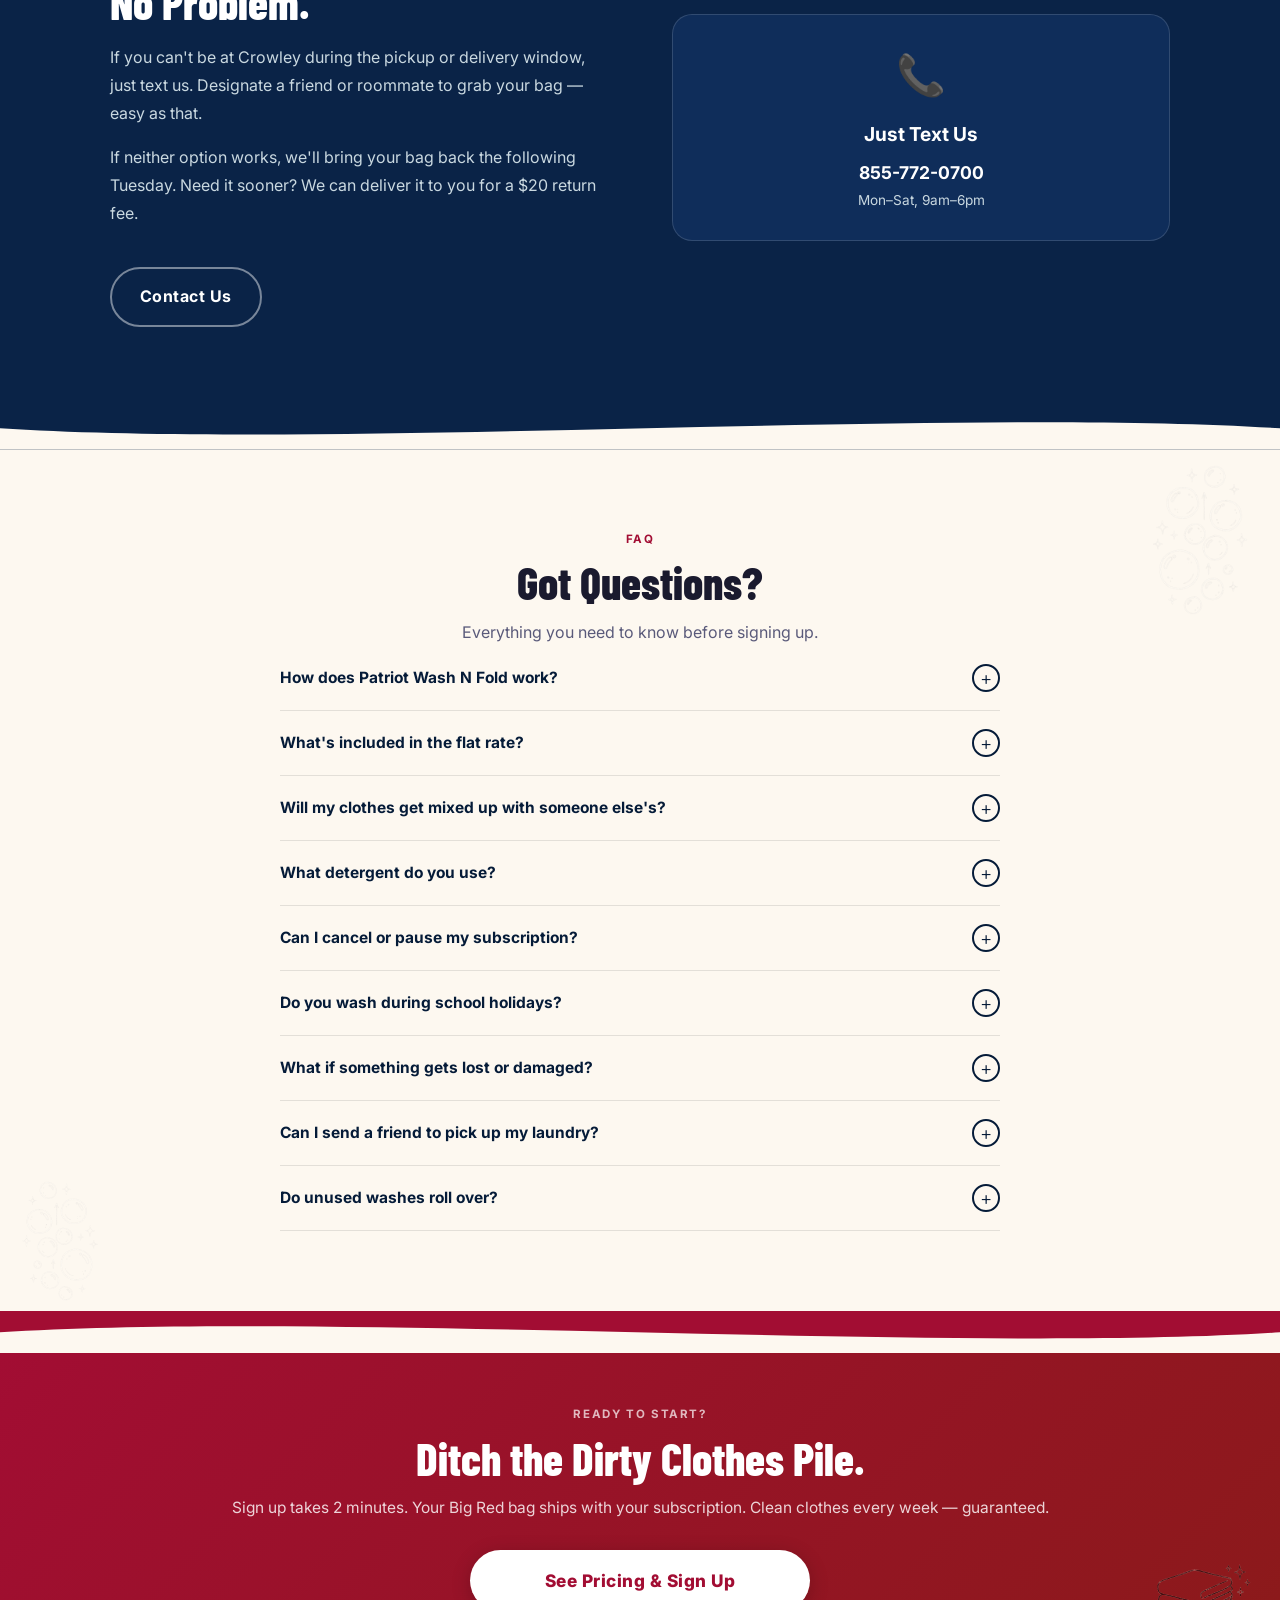
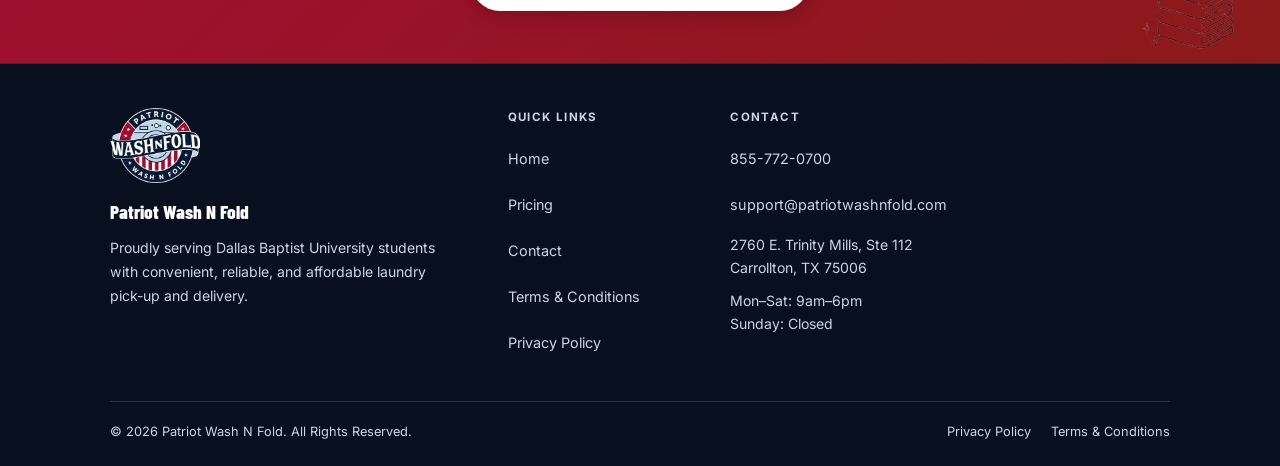
==== commit d5ed11d1: "Hero logo focal point, white text contrast, truck direction fixed, chalk visible, wizard text white," ====
--- a/index.html
+++ b/index.html
@@ -24,13 +24,27 @@
     .hero {
       background:
         linear-gradient(to bottom,
-          rgba(13,27,62,0.70) 0%,
-          rgba(13,27,62,0.52) 50%,
-          rgba(13,27,62,0.80) 100%),
+          rgba(5,27,56,0.72) 0%,
+          rgba(5,27,56,0.55) 45%,
+          rgba(5,27,56,0.82) 100%),
         url('assets/images/dbu_campus.jpg') center 30% / cover no-repeat;
       min-height: 92vh;
     }
     .hero__grid-overlay { display: none !important; }
+
+    /* Hero logo focal point — centered large logo above headline */
+    .hero-logo-focal {
+      display: block;
+      width: 180px;
+      height: 180px;
+      object-fit: contain;
+      margin: 0 auto 24px;
+      filter: drop-shadow(0 4px 20px rgba(0,0,0,0.5));
+    }
+
+    /* Hero text — pure white, high contrast */
+    .hero__subtitle { color: #ffffff !important; opacity: 0.92; }
+    .hero__trust-item { color: #ffffff !important; opacity: 0.85; }
 
     /* Wave dividers */
     .wave { display: block; width: 100%; line-height: 0; overflow: hidden; }
@@ -153,20 +167,21 @@
   <!-- HERO — clean campus photo, no grid -->
   <section class="hero" aria-label="Hero">
     <div class="container">
-      <div class="hero__content">
-        <div class="hero__badge">Proudly Serving DBU Patriots 🎓</div>
-        <h1 class="hero__title">
-          Your Laundry.<br>
-          <span class="line-red">Handled.</span>
+      <div class="hero__content" style="text-align: center; max-width: 680px; margin: 0 auto;">
+        <!-- Logo as focal point, centered in hero -->
+        <img src="assets/logo.webp" alt="Patriot Wash N Fold" class="hero-logo-focal" />
+        <div class="hero__badge" style="display: inline-flex;">Proudly Serving DBU Patriots 🎓</div>
+        <h1 class="hero__title" style="text-align: center;">
+          Your Laundry. <span class="line-red">Handled.</span>
         </h1>
         <p class="hero__subtitle">
           Your home away from home for clean clothes. Weekly pick-up and delivery, built exclusively for Dallas Baptist University students.
         </p>
-        <div class="hero__actions">
-          <a href="pricing.html" class="btn btn--primary btn--lg">Choose Your Plan</a>
-          <a href="#how-it-works" class="btn btn--outline btn--lg">How It Works</a>
-        </div>
-        <div class="hero__trust">
+        <div class="hero__actions" style="justify-content: center;">
+          <a href="pricing.html" class="btn btn--primary btn--lg" style="width: auto;">Choose Your Plan</a>
+          <a href="#how-it-works" class="btn btn--outline btn--lg" style="width: auto;">How It Works</a>
+        </div>
+        <div class="hero__trust" style="justify-content: center;">
           <div class="hero__trust-item">
             <svg width="15" height="15" fill="currentColor" viewBox="0 0 16 16" aria-hidden="true"><path d="M8 0a8 8 0 1 0 0 16A8 8 0 0 0 8 0zm3.5 7.5-4 4a.5.5 0 0 1-.708 0l-2-2a.5.5 0 1 1 .708-.708L7 10.293l3.646-3.647a.5.5 0 0 1 .708.708z"/></svg>
             48-Hour Turnaround
@@ -280,7 +295,7 @@
     <!-- Chalk laundry stack — bottom right, visible white on dark -->
     <img src="assets/images/chalk_laundry.png"
          alt="" aria-hidden="true"
-         style="position:absolute; bottom:-20px; right:-10px; width:160px; filter:invert(1) brightness(1.3); opacity:0.40; pointer-events:none; user-select:none; z-index:0;" />
+         style="position:absolute; bottom:-20px; right:-10px; width:160px; filter:invert(1) brightness(1.8); opacity:0.60; pointer-events:none; user-select:none; z-index:0;" />
 
     <div class="container" style="position:relative; z-index:1;">
       <div class="text-center">
--- a/css/styles.css
+++ b/css/styles.css
@@ -171,7 +171,7 @@
   display: flex;
   align-items: center;
   justify-content: space-between;
-  height: 80px;
+  height: 84px;
 }
 
 .nav__logo {
@@ -182,23 +182,25 @@
   min-height: var(--tap-min);
 }
 
-.nav__logo img { width: 64px; height: 64px; object-fit: contain; }
+.nav__logo img { width: 72px; height: 72px; object-fit: contain; flex-shrink: 0; }
 
 .nav__logo-text {
   font-family: var(--font-heading);
-  font-size: 1.45rem;
+  font-size: 1.6rem;
   font-weight: 900;
-  letter-spacing: 0.04em;
-  line-height: 1.05;
-  color: var(--color-white);
+  letter-spacing: 0.03em;
+  line-height: 1.0;
+  color: #ffffff;
+  text-shadow: 0 1px 3px rgba(0,0,0,0.4);
 }
 .nav__logo-text span {
   display: block;
-  font-size: 0.78rem;
-  font-weight: 600;
-  letter-spacing: 0.1em;
-  color: var(--color-text-muted);
-  text-transform: uppercase;
+  font-size: 0.85rem;
+  font-weight: 700;
+  letter-spacing: 0.06em;
+  color: #ffffff;
+  opacity: 0.88;
+  text-transform: none;
 }
 
 /* Desktop nav links — hidden on mobile */
@@ -586,8 +588,8 @@
 
 .wizard-option__icon { font-size: 2rem; flex-shrink: 0; }
 .wizard-option__body {}
-.wizard-option__title { font-size: 1.05rem; font-weight: 700; margin-bottom: 2px; }
-.wizard-option__desc { font-size: 0.82rem; color: var(--color-text-muted); line-height: 1.5; }
+.wizard-option__title { font-size: 1.05rem; font-weight: 700; margin-bottom: 2px; color: #ffffff; }
+.wizard-option__desc { font-size: 0.82rem; color: #c9d8e0; line-height: 1.5; }
 
 /* Payment comparison — stacked on mobile */
 .payment-comparison {
--- a/css/chalk-animations.css
+++ b/css/chalk-animations.css
@@ -23,18 +23,19 @@
   background: rgba(255,255,255,0.12);
 }
 
-/* The truck itself — faces LEFT (driving in from right) */
+/* The truck itself — faces RIGHT (driving in from left side, moving right)
+   The chalk truck image already faces right by default.
+   We start it off-screen LEFT and drive it RIGHT. */
 .truck-animated {
   position: absolute;
   bottom: 12px;
-  left: calc(100vw + 20px); /* starts off-screen right */
+  left: calc(-260px); /* starts off-screen left */
   width: 220px;
   filter: invert(1) brightness(1.3);
   opacity: 0.92;
   will-change: left;
   transition: none;
-  /* Flip horizontally so truck faces left */
-  transform: scaleX(-1);
+  transform: none; /* NO flip — truck faces right naturally */
 }
 
 /* Back door of the truck — overlaid on the truck's right side (which is the back when facing left) */
@@ -123,7 +124,7 @@
   right: -20px;
   width: 200px;
   filter: none;
-  opacity: 0.13;
+  opacity: 0.18;
   pointer-events: none;
   user-select: none;
 }
@@ -134,7 +135,7 @@
   left: -20px;
   width: 160px;
   filter: none;
-  opacity: 0.10;
+  opacity: 0.15;
   transform: scaleX(-1);
   pointer-events: none;
   user-select: none;
@@ -146,8 +147,8 @@
   bottom: -10px;
   right: 20px;
   width: 130px;
-  filter: invert(1) brightness(1.3);
-  opacity: 0.30;
+  filter: invert(1) brightness(1.6);
+  opacity: 0.55;
   pointer-events: none;
   user-select: none;
 }
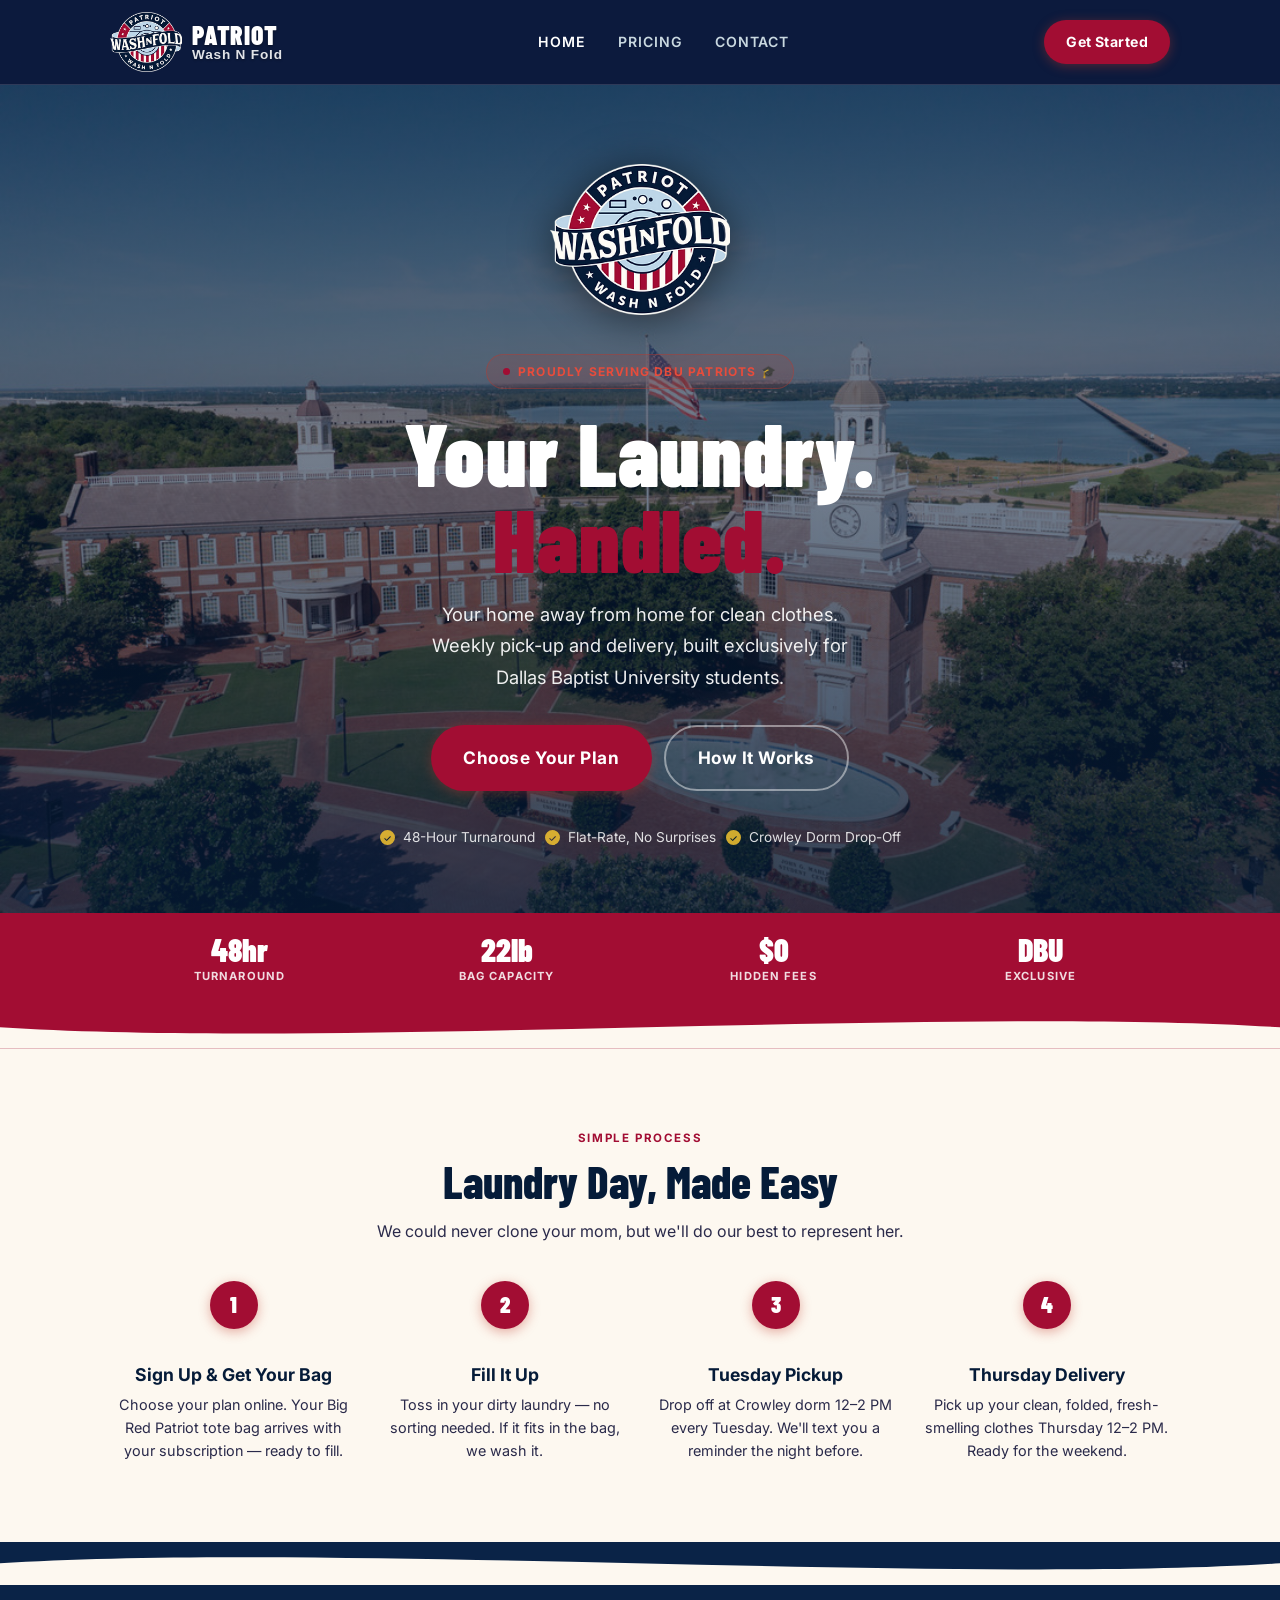
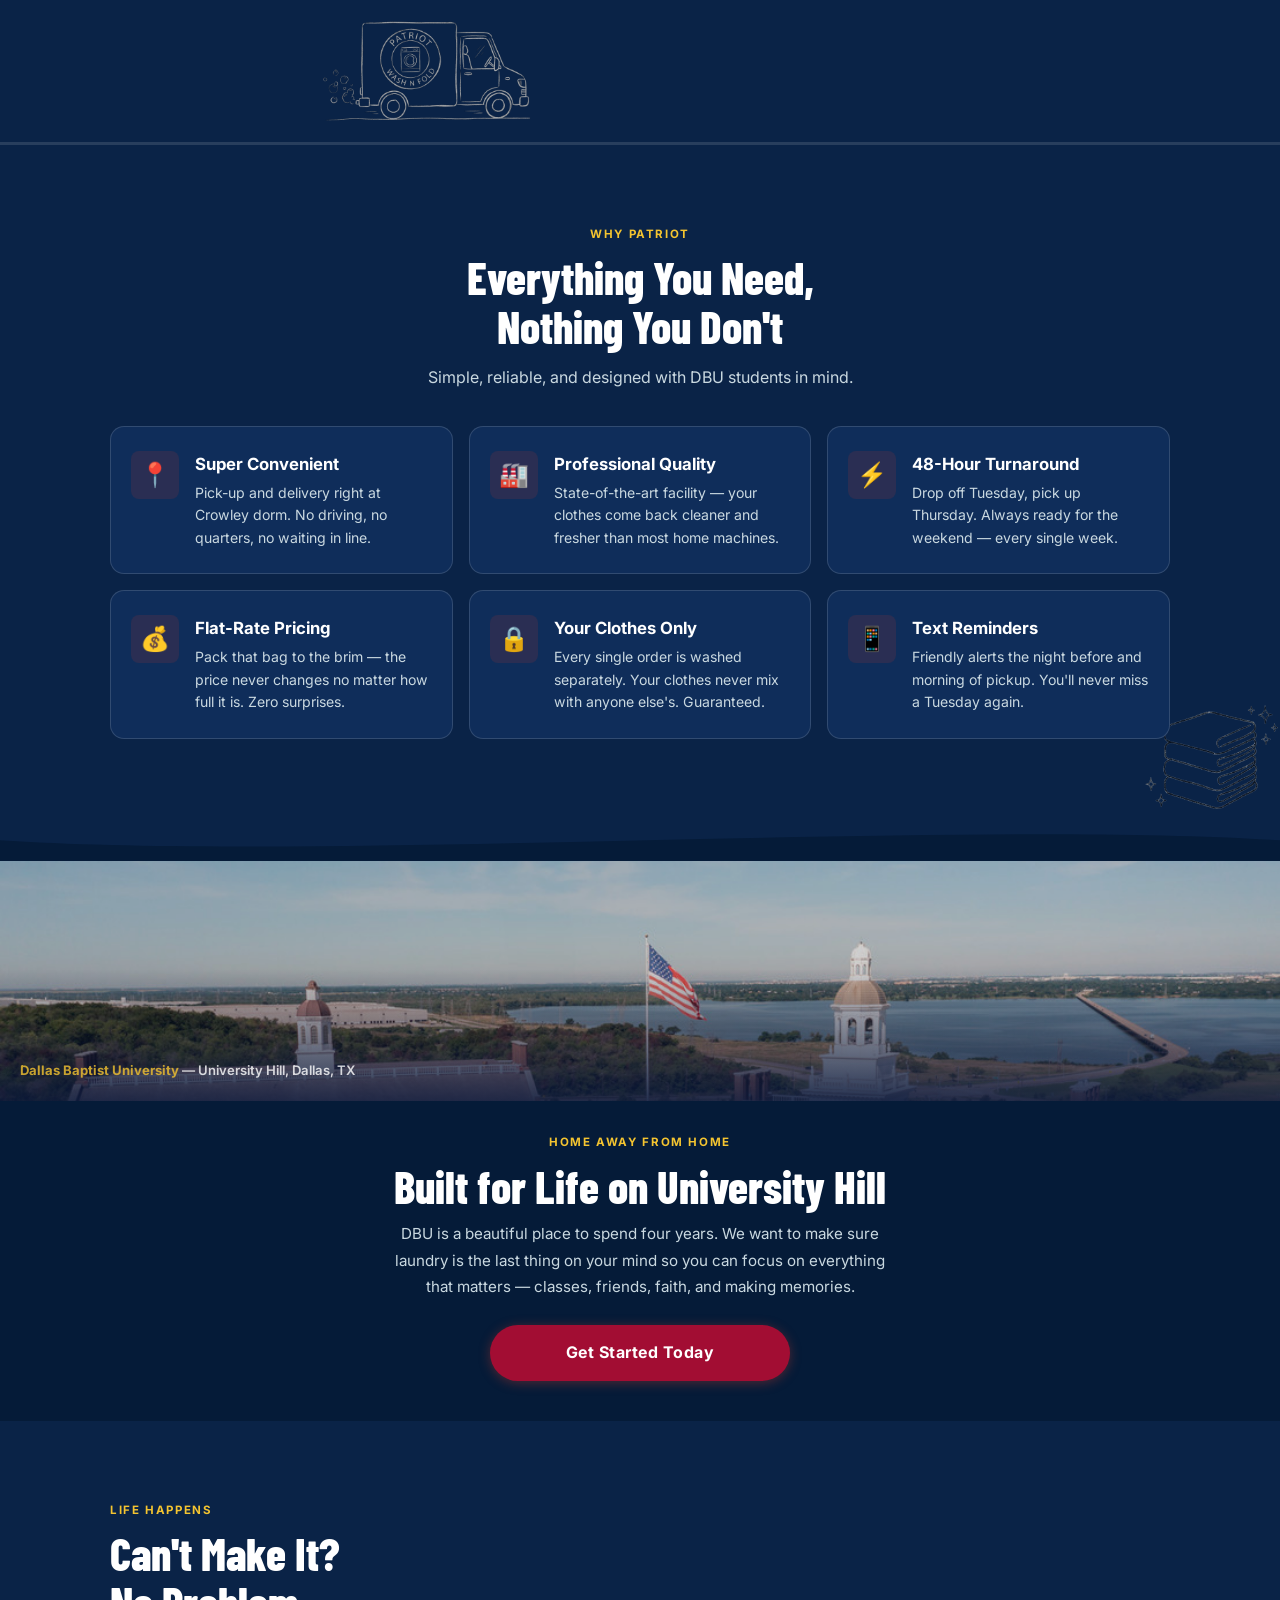
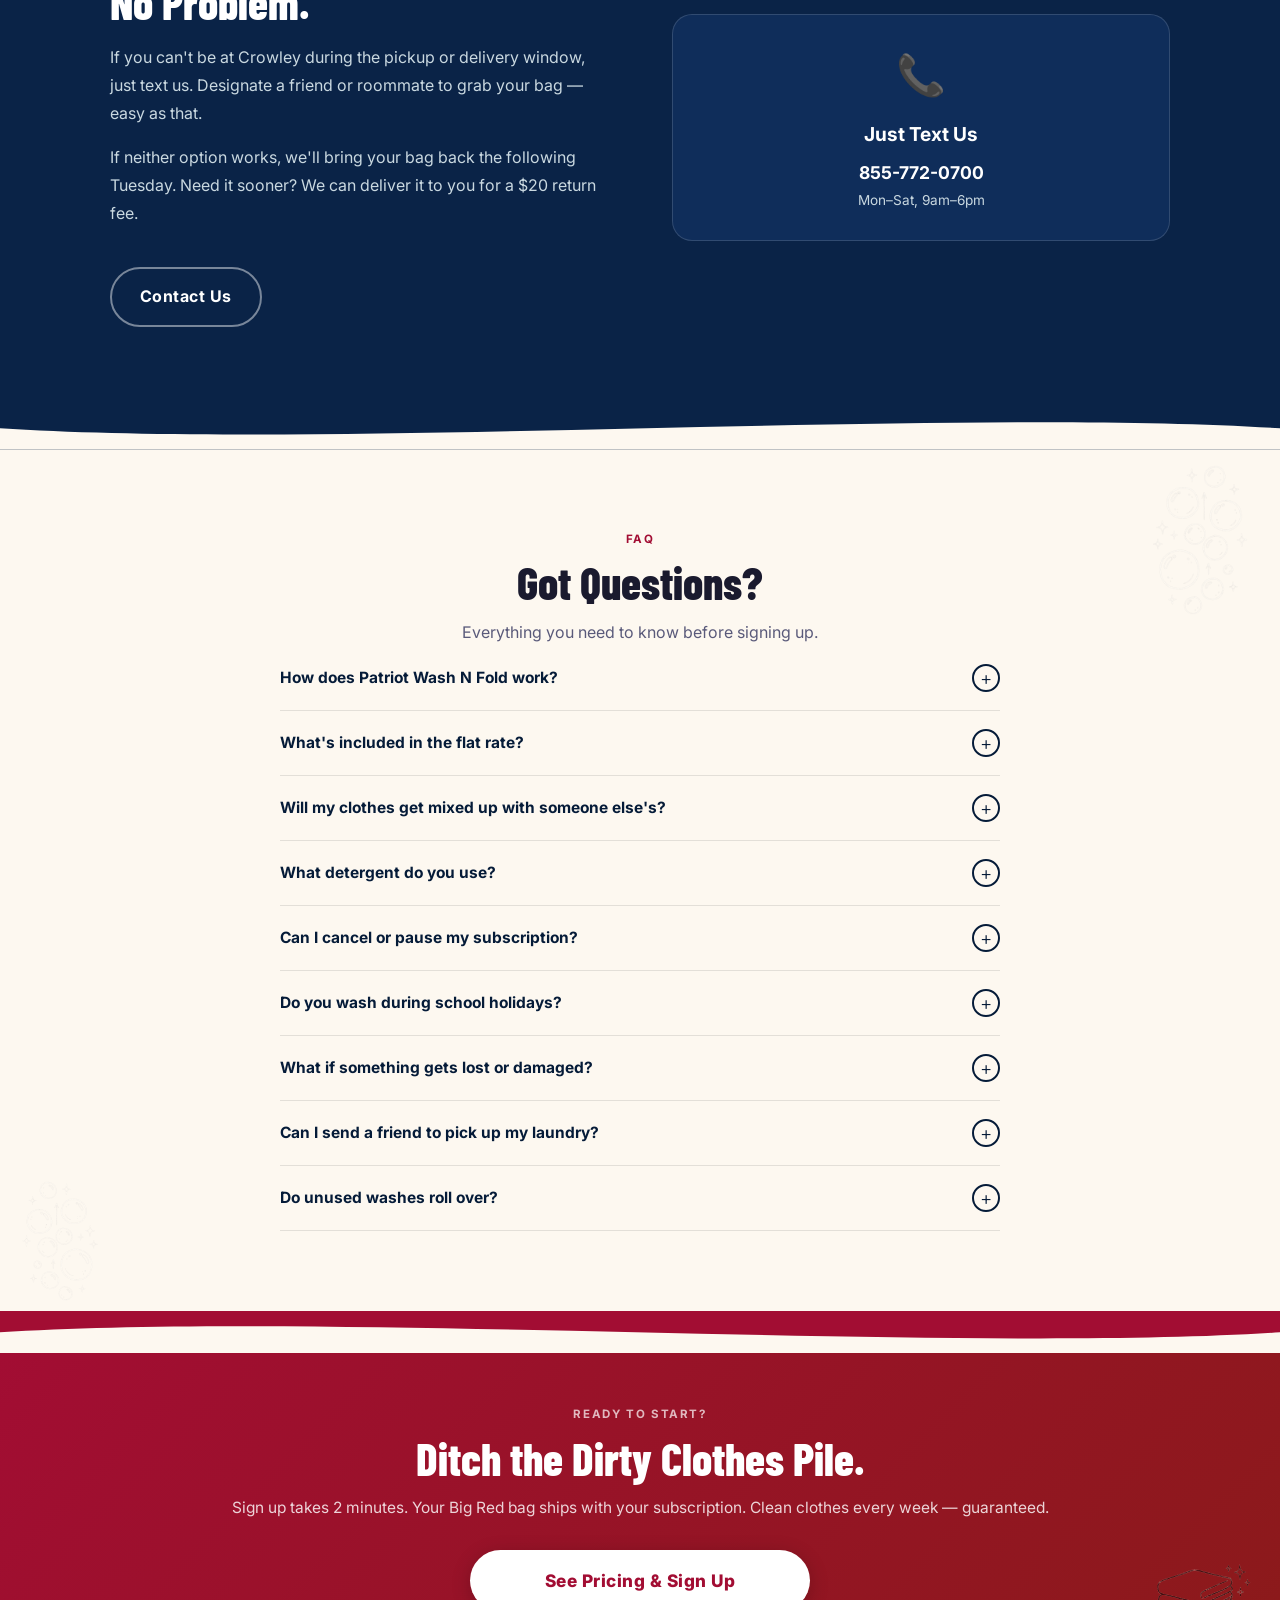
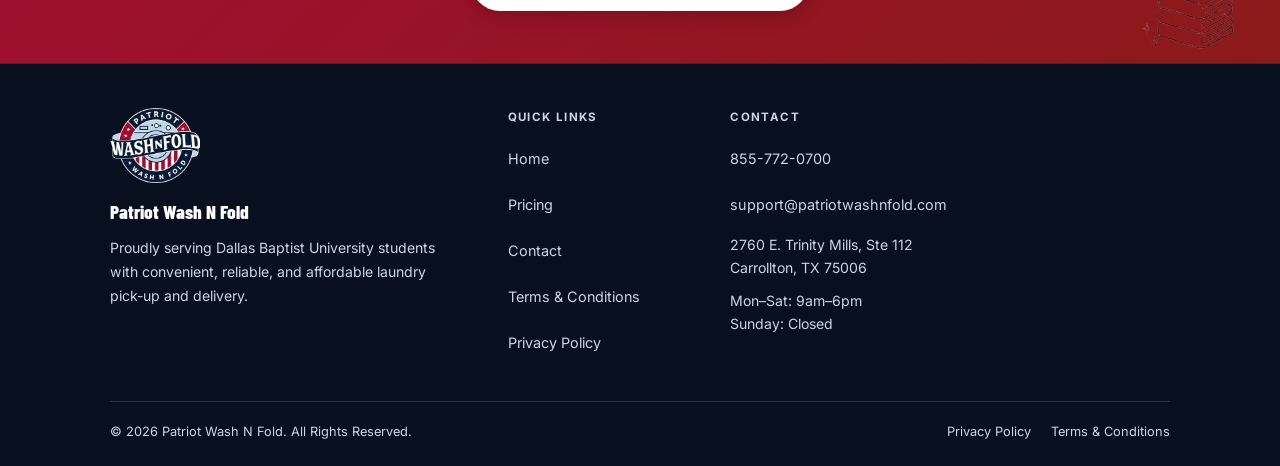
==== commit b71a0d06: "Fix truck direction (new image faces right), center hero subtitle, split checkboxes into terms + com" ====
--- a/index.html
+++ b/index.html
@@ -174,7 +174,7 @@
         <h1 class="hero__title" style="text-align: center;">
           Your Laundry. <span class="line-red">Handled.</span>
         </h1>
-        <p class="hero__subtitle">
+        <p class="hero__subtitle" style="text-align: center; margin: 0 auto 32px;">
           Your home away from home for clean clothes. Weekly pick-up and delivery, built exclusively for Dallas Baptist University students.
         </p>
         <div class="hero__actions" style="justify-content: center;">
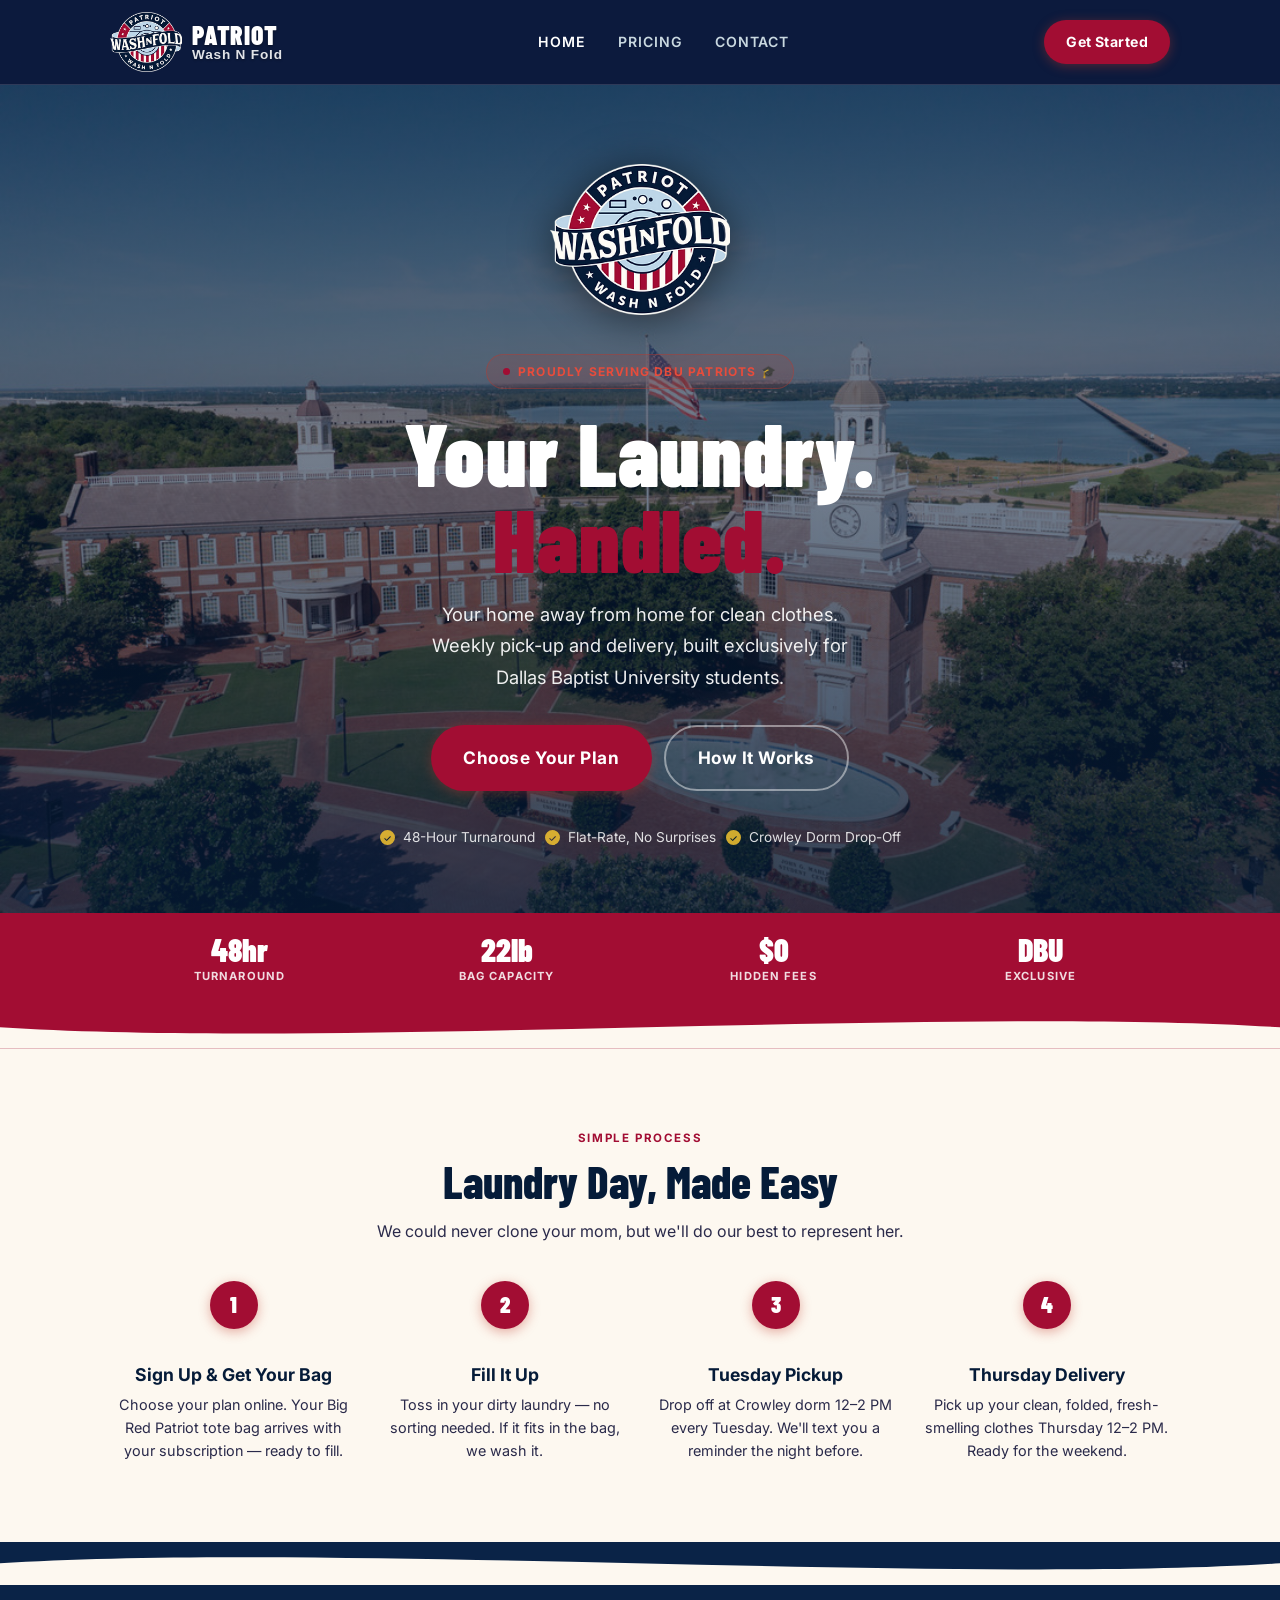
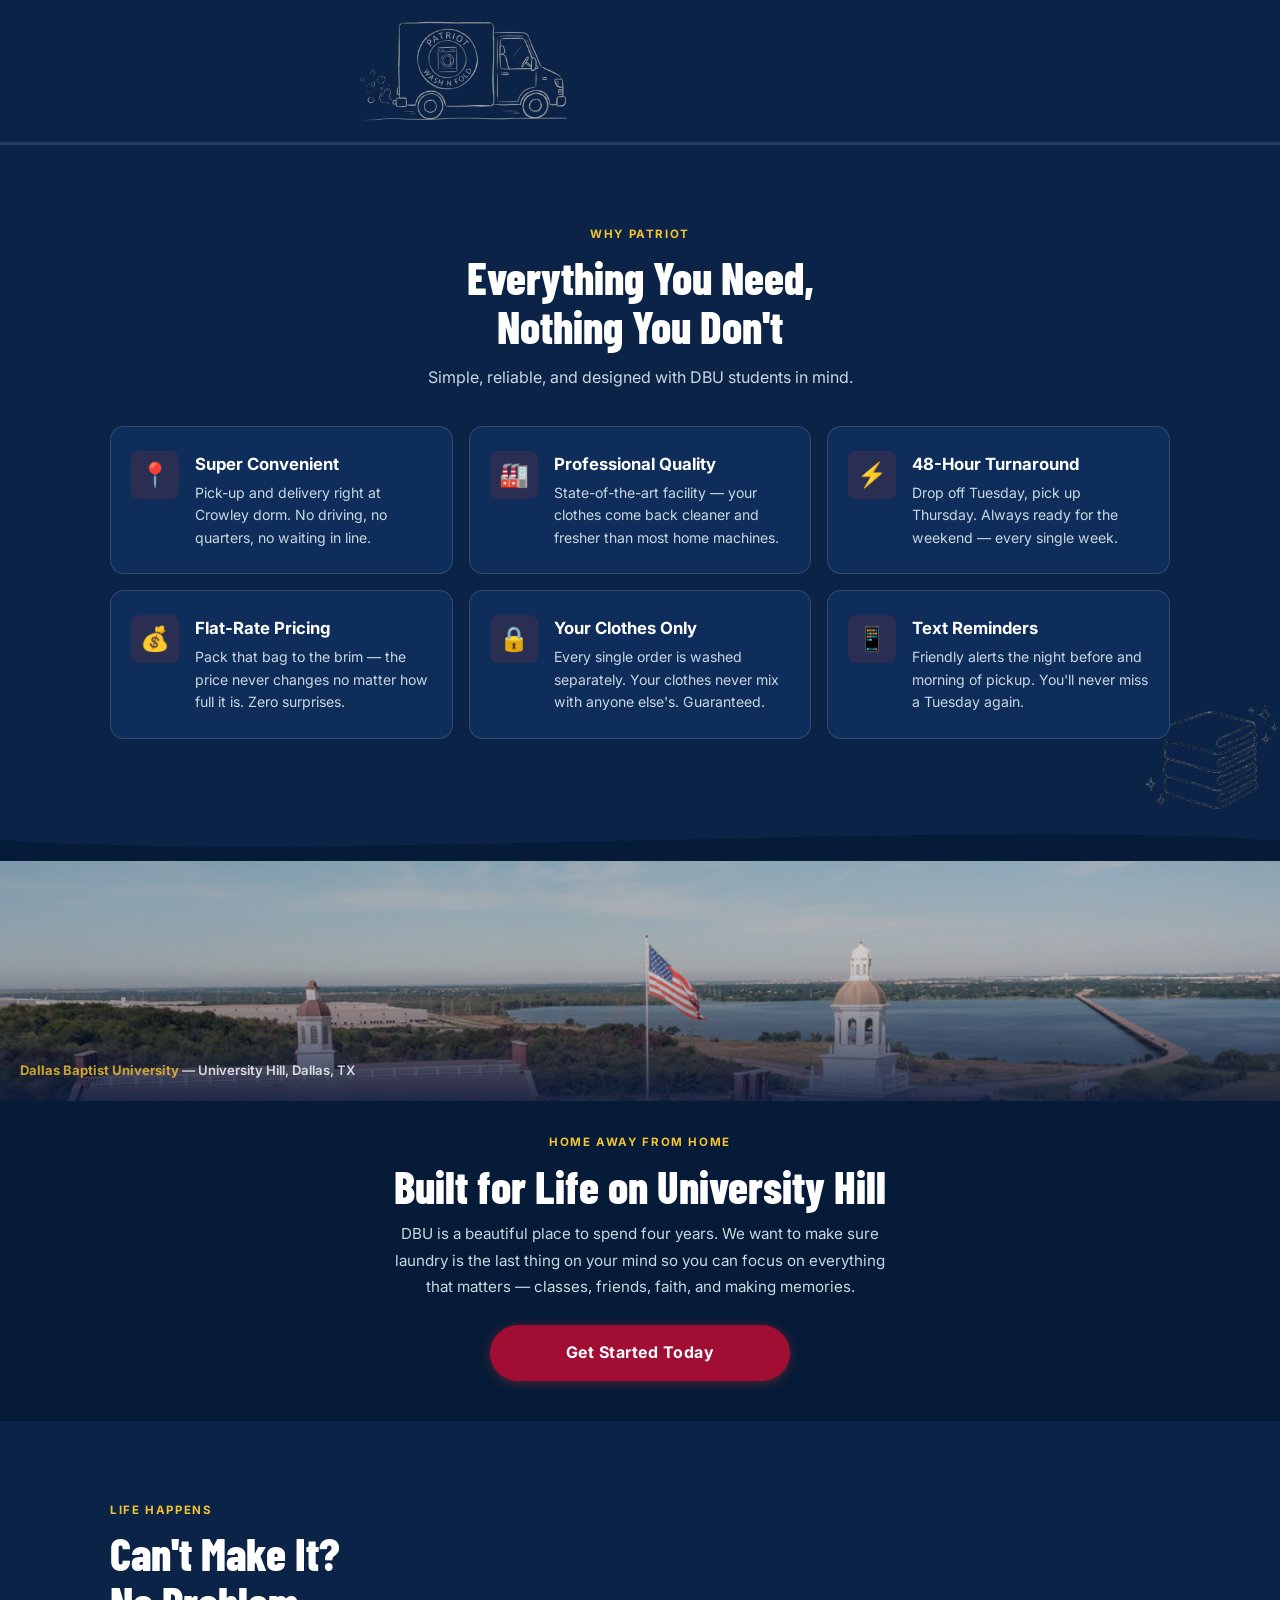
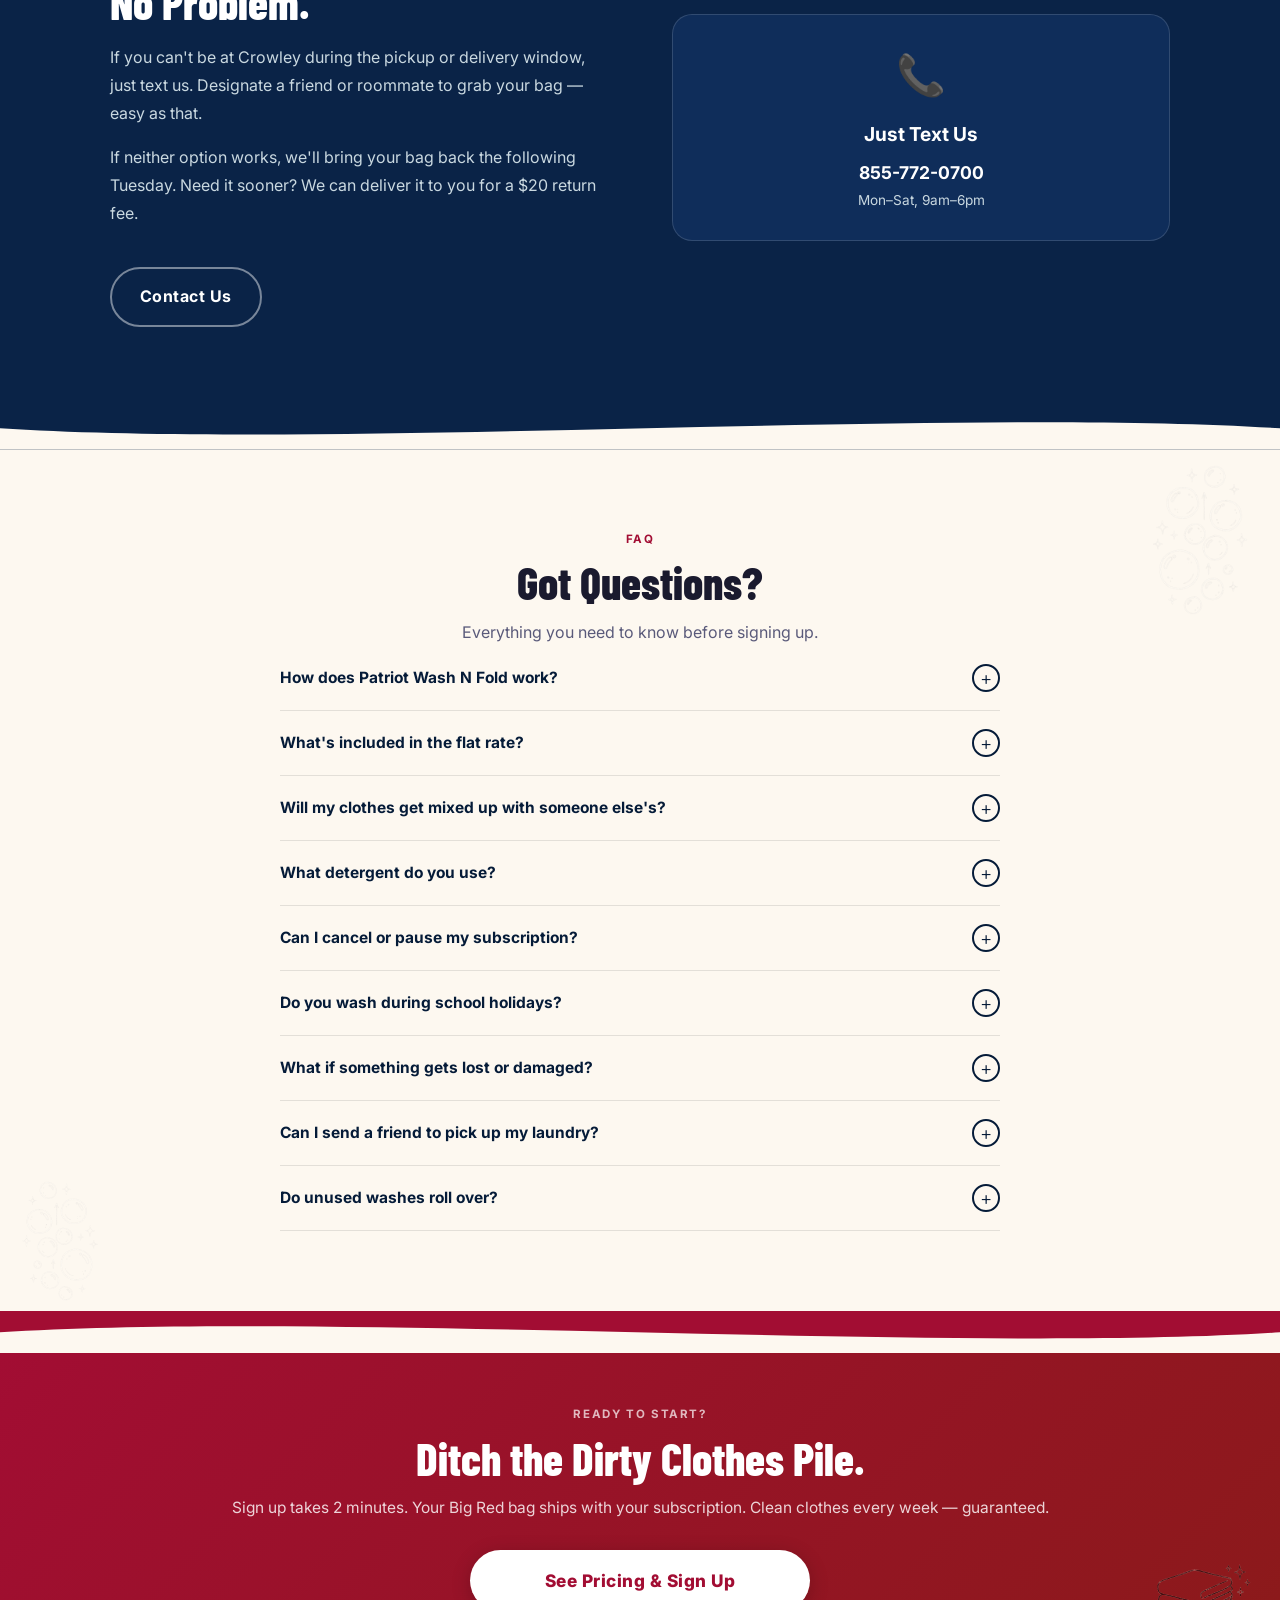
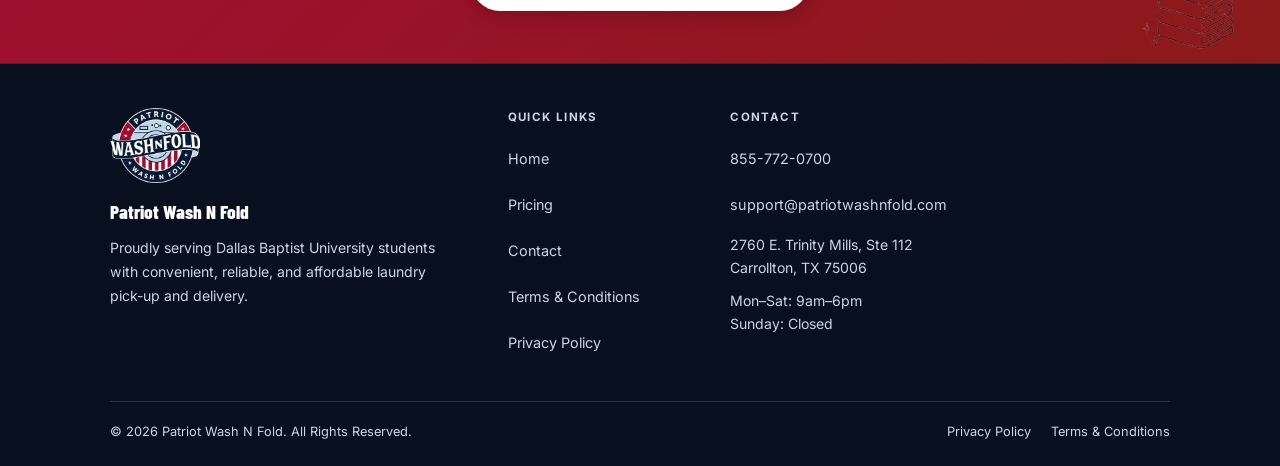
==== commit e119eb0b: "Full SEO/AEO optimization: structured data (LocalBusiness, Service, FAQPage), OG tags, Twitter cards" ====
--- a/index.html
+++ b/index.html
@@ -6,9 +6,139 @@
   <title>Patriot Wash N Fold — Laundry Service for DBU Students</title>
   <meta name="description" content="Patriot Wash N Fold provides weekly pick-up and delivery laundry service for Dallas Baptist University students. Sign up for a semester subscription and never worry about laundry again." />
   <link rel="canonical" href="https://patriotwashnfold.com/" />
-  <meta property="og:title" content="Patriot Wash N Fold — DBU Laundry Service" />
-  <meta property="og:description" content="Weekly pick-up and delivery laundry service for DBU students. Clean clothes, zero effort." />
+
+  <!-- Open Graph -->
+  <meta property="og:title" content="Patriot Wash N Fold — Laundry Pick-Up &amp; Delivery for DBU Students" />
+  <meta property="og:description" content="Weekly laundry pick-up and delivery service for Dallas Baptist University students. Clean clothes every week, starting at $300/semester. No sorting, no quarters, no hassle." />
   <meta property="og:type" content="website" />
+  <meta property="og:url" content="https://patriotwashnfold.com/" />
+  <meta property="og:image" content="https://patriotwashnfold.com/assets/logo.webp" />
+  <meta property="og:site_name" content="Patriot Wash N Fold" />
+  <meta property="og:locale" content="en_US" />
+
+  <!-- Twitter Card -->
+  <meta name="twitter:card" content="summary" />
+  <meta name="twitter:title" content="Patriot Wash N Fold — DBU Laundry Service" />
+  <meta name="twitter:description" content="Weekly laundry pick-up and delivery for Dallas Baptist University students. Starting at $300/semester." />
+  <meta name="twitter:image" content="https://patriotwashnfold.com/assets/logo.webp" />
+
+  <!-- Additional SEO -->
+  <meta name="robots" content="index, follow" />
+  <meta name="author" content="Patriot Wash N Fold" />
+  <meta name="geo.region" content="US-TX" />
+  <meta name="geo.placename" content="Dallas, Texas" />
+  <meta name="geo.position" content="32.7767;-96.7970" />
+  <meta name="ICBM" content="32.7767, -96.7970" />
+
+  <!-- Structured Data: LocalBusiness + Service -->
+  <script type="application/ld+json">
+  {
+    "@context": "https://schema.org",
+    "@graph": [
+      {
+        "@type": "LocalBusiness",
+        "@id": "https://patriotwashnfold.com/#business",
+        "name": "Patriot Wash N Fold",
+        "description": "Laundry pick-up and delivery subscription service for Dallas Baptist University students. Weekly and bi-weekly plans available.",
+        "url": "https://patriotwashnfold.com",
+        "logo": "https://patriotwashnfold.com/assets/logo.webp",
+        "image": "https://patriotwashnfold.com/assets/logo.webp",
+        "telephone": "+18557720700",
+        "email": "support@patriotwashnfold.com",
+        "address": {
+          "@type": "PostalAddress",
+          "streetAddress": "2760 E. Trinity Mills, Ste 112",
+          "addressLocality": "Carrollton",
+          "addressRegion": "TX",
+          "postalCode": "75006",
+          "addressCountry": "US"
+        },
+        "openingHoursSpecification": [
+          {
+            "@type": "OpeningHoursSpecification",
+            "dayOfWeek": ["Monday","Tuesday","Wednesday","Thursday","Friday","Saturday"],
+            "opens": "09:00",
+            "closes": "18:00"
+          }
+        ],
+        "areaServed": {
+          "@type": "Place",
+          "name": "Dallas Baptist University, Dallas, TX"
+        },
+        "priceRange": "$50-$640",
+        "sameAs": ["https://patriotwashnfold.com"]
+      },
+      {
+        "@type": "Service",
+        "@id": "https://patriotwashnfold.com/#service",
+        "name": "Laundry Pick-Up and Delivery Service",
+        "description": "Weekly and bi-weekly laundry pick-up, washing, drying, folding, and delivery service for Dallas Baptist University students. Flat-rate pricing, 48-hour turnaround.",
+        "provider": {"@id": "https://patriotwashnfold.com/#business"},
+        "areaServed": "Dallas Baptist University, Dallas, TX",
+        "hasOfferCatalog": {
+          "@type": "OfferCatalog",
+          "name": "Laundry Service Plans",
+          "itemListElement": [
+            {
+              "@type": "Offer",
+              "name": "Red Plan — Weekly Laundry Service",
+              "description": "16 washes per semester, weekly pick-up and delivery at Crowley dorm.",
+              "price": "600.00",
+              "priceCurrency": "USD",
+              "priceSpecification": {"@type": "UnitPriceSpecification", "price": "600.00", "priceCurrency": "USD", "unitText": "semester"}
+            },
+            {
+              "@type": "Offer",
+              "name": "White Plan — Bi-Weekly Laundry Service",
+              "description": "8 washes per semester, bi-weekly pick-up and delivery at Crowley dorm.",
+              "price": "300.00",
+              "priceCurrency": "USD",
+              "priceSpecification": {"@type": "UnitPriceSpecification", "price": "300.00", "priceCurrency": "USD", "unitText": "semester"}
+            },
+            {
+              "@type": "Offer",
+              "name": "Blue Plan — Single Wash",
+              "description": "One-time laundry wash, no subscription required.",
+              "price": "50.00",
+              "priceCurrency": "USD"
+            }
+          ]
+        }
+      },
+      {
+        "@type": "FAQPage",
+        "@id": "https://patriotwashnfold.com/#faq",
+        "mainEntity": [
+          {
+            "@type": "Question",
+            "name": "How does Patriot Wash N Fold work?",
+            "acceptedAnswer": {"@type": "Answer", "text": "Sign up online, fill your Big Red Patriot bag with dirty laundry, and drop it off at Crowley dorm on Tuesday between 12-2 PM. We collect it, wash, dry, and fold everything, then return it Thursday between 12-2 PM."}
+          },
+          {
+            "@type": "Question",
+            "name": "How much does the laundry service cost at DBU?",
+            "acceptedAnswer": {"@type": "Answer", "text": "The Red Plan (weekly, 16 washes) is $600 per semester paid upfront or $40/week. The White Plan (bi-weekly, 8 washes) is $300 per semester upfront or $40 every two weeks. The Blue Plan is a single wash for $50. All prices before tax."}
+          },
+          {
+            "@type": "Question",
+            "name": "Do unused laundry washes roll over?",
+            "acceptedAnswer": {"@type": "Answer", "text": "No. Unused washes do not roll over. Each semester's washes are for that semester only."}
+          },
+          {
+            "@type": "Question",
+            "name": "Where do I drop off my laundry at Dallas Baptist University?",
+            "acceptedAnswer": {"@type": "Answer", "text": "Drop off and pick up is at Crowley dormitory on the DBU campus. Pick-up is every Tuesday 12-2 PM and delivery is every Thursday 12-2 PM."}
+          },
+          {
+            "@type": "Question",
+            "name": "Will my clothes get mixed with other students' laundry?",
+            "acceptedAnswer": {"@type": "Answer", "text": "Never. Each order is washed completely separately. Your clothes stay together and are returned exclusively to you."}
+          }
+        ]
+      }
+    ]
+  }
+  </script>
 
   <link rel="preconnect" href="https://fonts.googleapis.com" />
   <link rel="preconnect" href="https://fonts.gstatic.com" crossorigin />
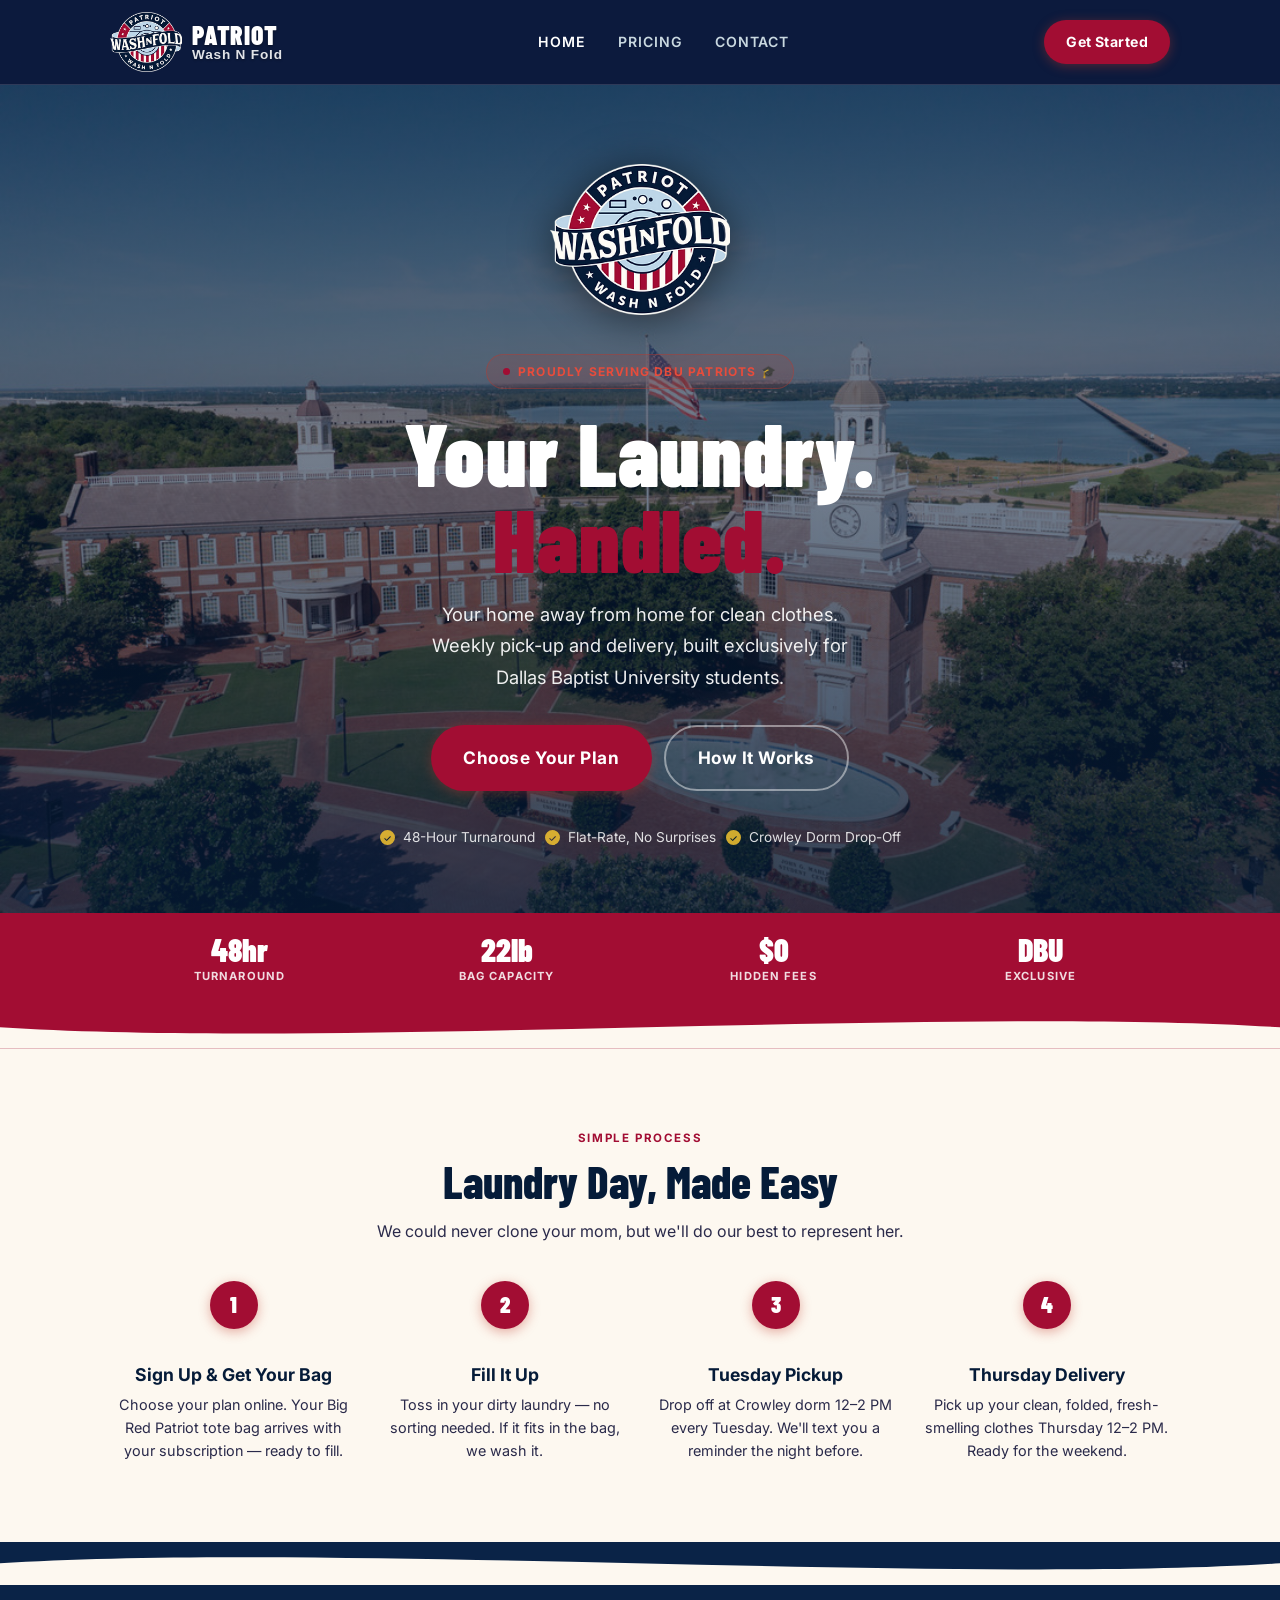
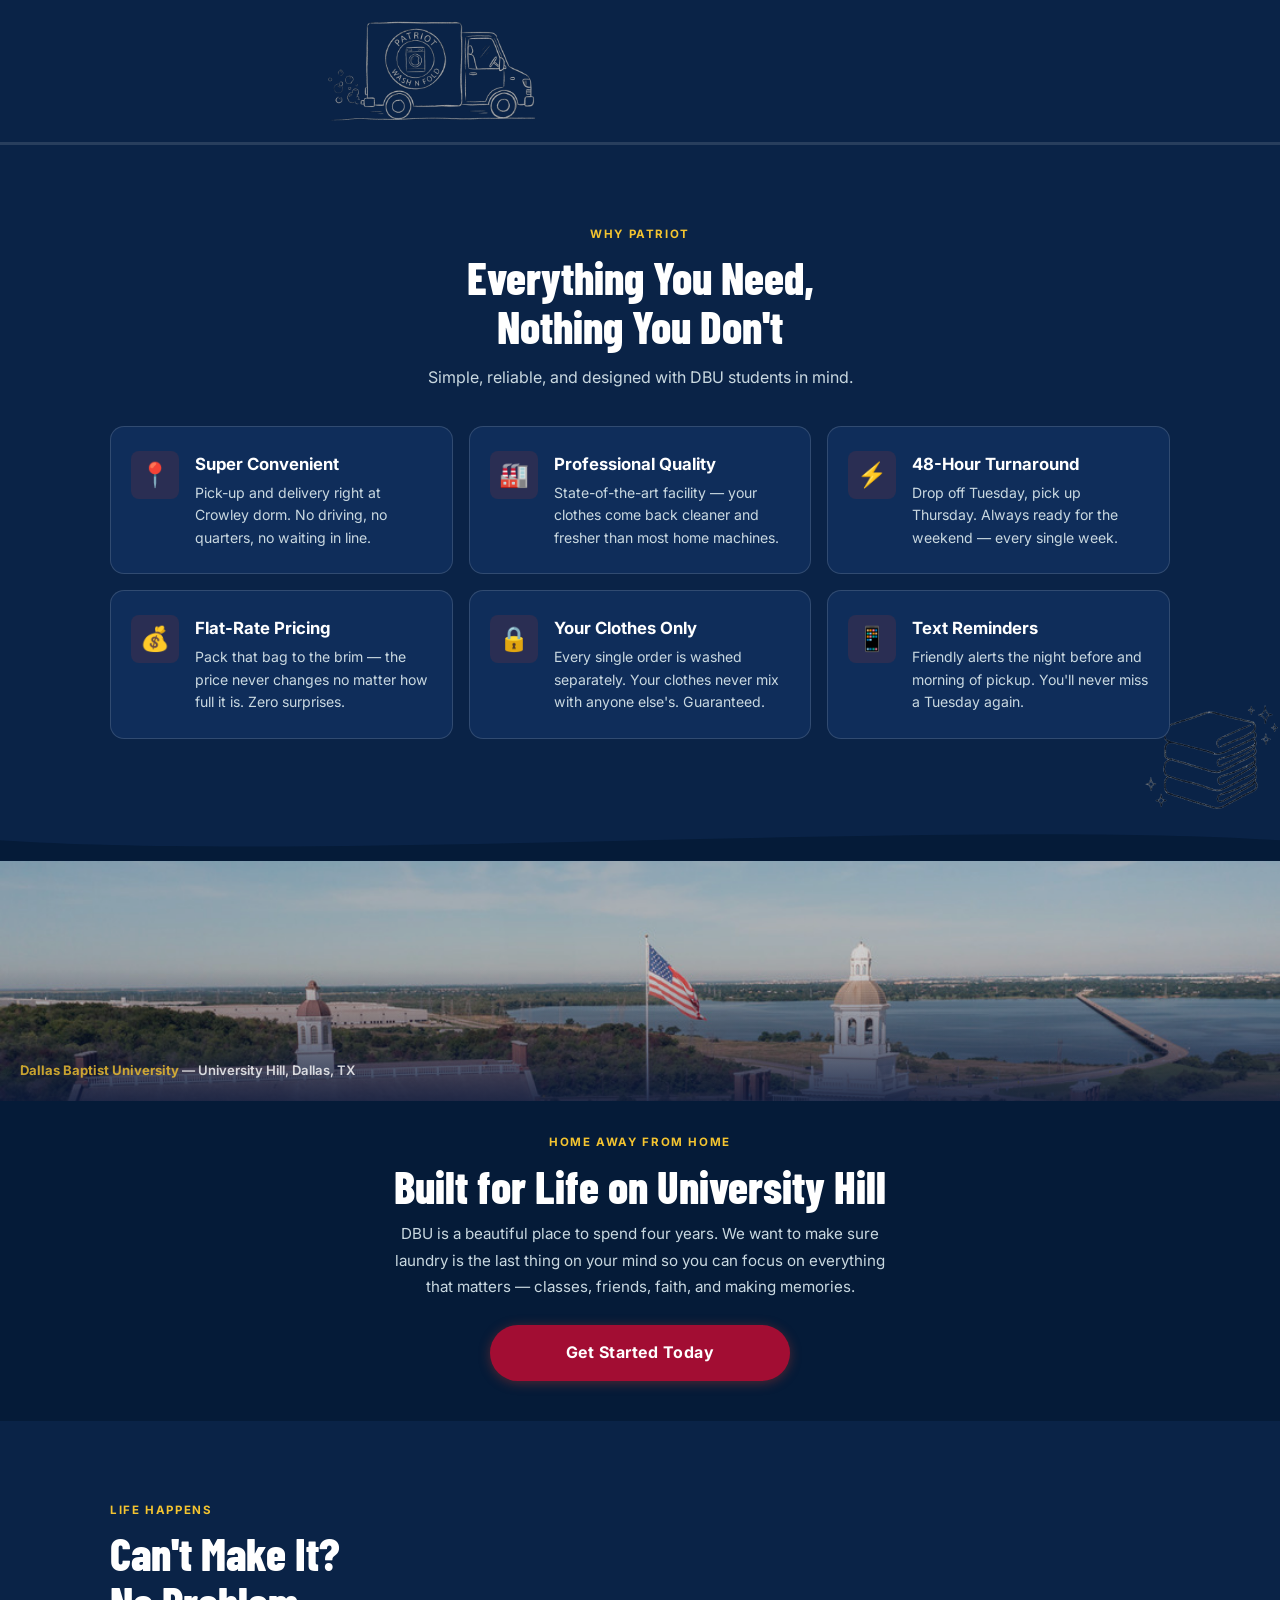
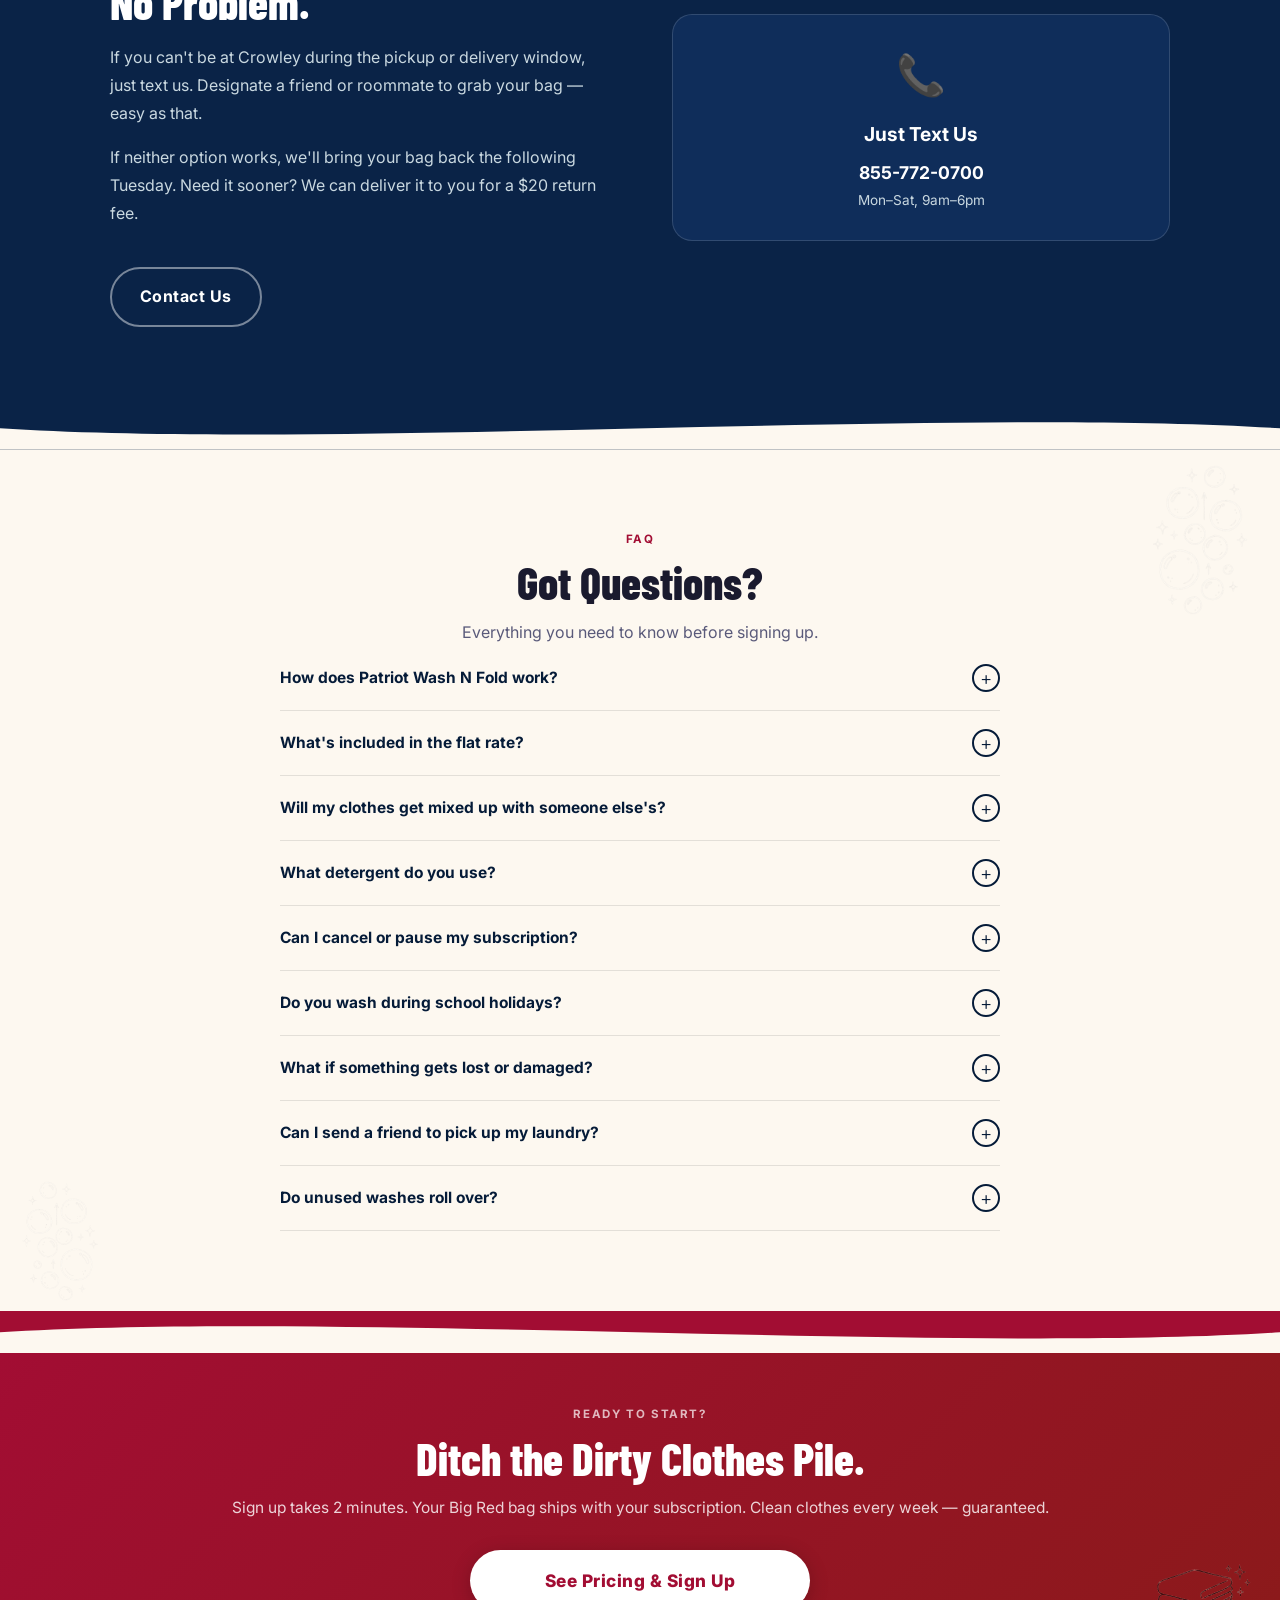
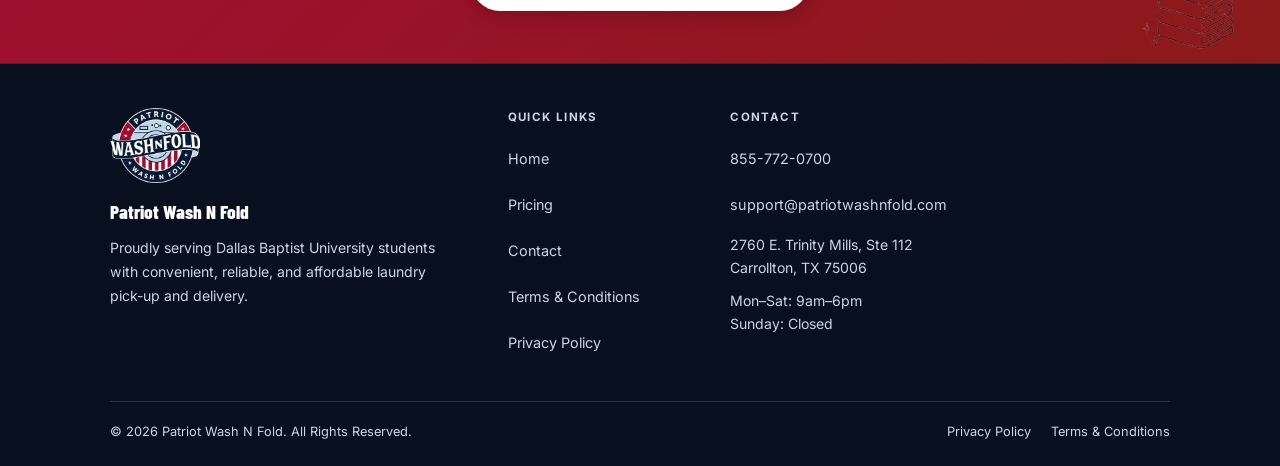
==== commit 691a2d1d: "Add signup success banner on redirect from Stripe" ====
--- a/index.html
+++ b/index.html
@@ -653,5 +653,15 @@
 
   <script src="js/main.js"></script>
   <script src="js/truck-animation.js"></script>
+  <script>
+    if (window.location.search.includes('signup=success')) {
+      const banner = document.createElement('div');
+      banner.style.cssText = 'position:fixed;top:0;left:0;right:0;z-index:9999;background:#27ae60;color:#fff;text-align:center;padding:18px 20px;font-family:Inter,sans-serif;font-size:1rem;font-weight:700;box-shadow:0 2px 12px rgba(0,0,0,0.3);';
+      banner.innerHTML = '\u2705 You\'re all set! Welcome to Patriot Wash N Fold. Check your phone \u2014 a confirmation text is on its way. <button onclick="this.parentNode.remove()" style="background:rgba(255,255,255,0.2);border:none;color:#fff;font-weight:700;padding:4px 12px;border-radius:20px;margin-left:12px;cursor:pointer;font-size:0.9rem;">Dismiss</button>';
+      document.body.prepend(banner);
+      setTimeout(() => { if (banner.parentNode) banner.remove(); }, 10000);
+      window.history.replaceState({}, '', window.location.pathname);
+    }
+  </script>
 </body>
 </html>
